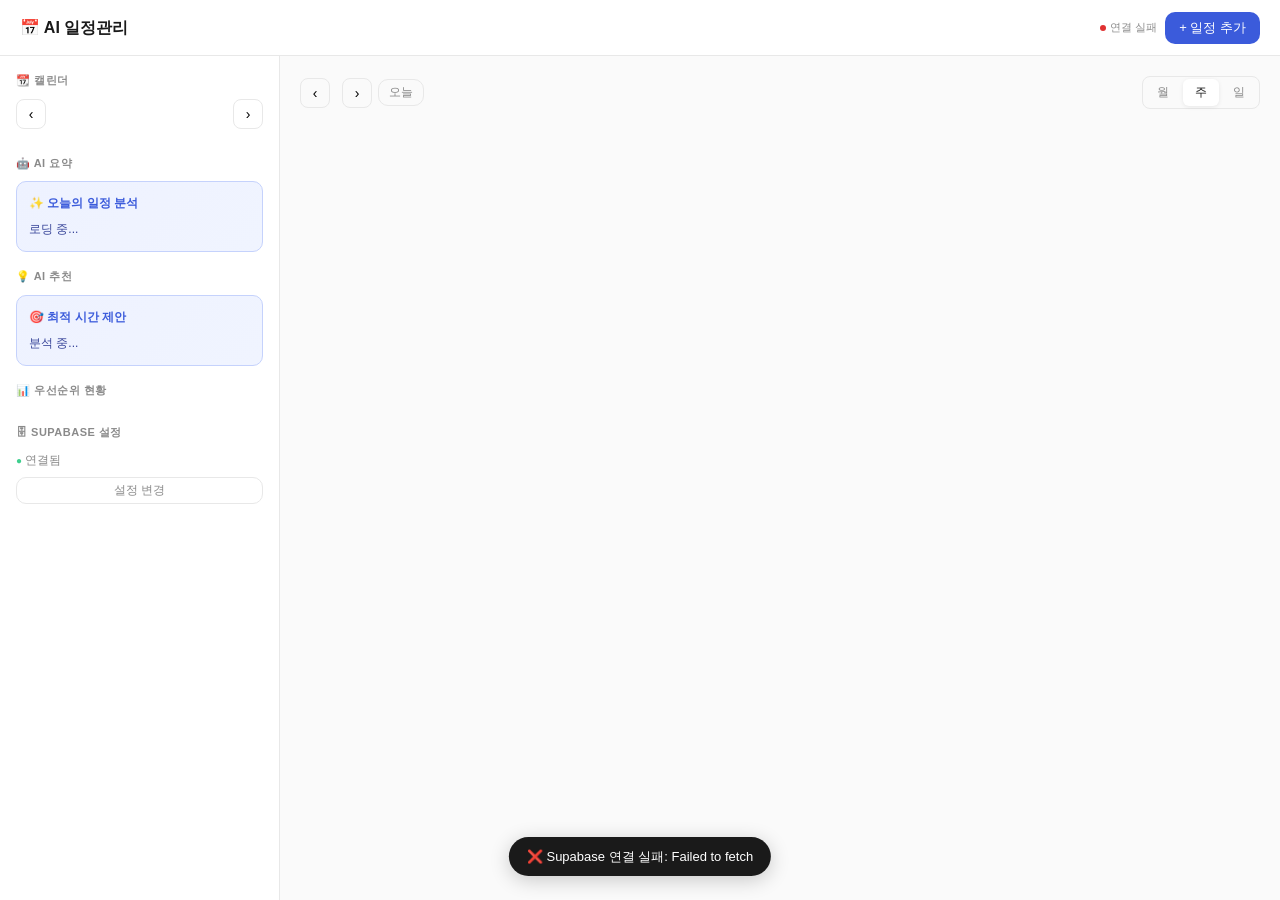
==== static/index.html @ 708ac752 "Add files via upload" ====
<!DOCTYPE html>
<html lang="ko">
<head>
<meta charset="UTF-8">
<meta name="viewport" content="width=device-width, initial-scale=1.0">
<title>AI 일정관리</title>

<!-- PWA -->
<link rel="manifest" href="/manifest.json">
<meta name="theme-color" content="#3b5bdb">

<!-- iOS PWA -->
<meta name="apple-mobile-web-app-capable" content="yes">
<meta name="apple-mobile-web-app-status-bar-style" content="default">
<meta name="apple-mobile-web-app-title" content="일정관리">
<link rel="apple-touch-icon" href="/icon-192.png">
<style>
  :root {
    --bg: #fafafa; --surface: #ffffff; --border: #e8e8e8;
    --text: #1a1a1a; --text-muted: #8a8a8a;
    --accent: #3b5bdb; --accent-light: #eef2ff;
    --high: #e03131; --high-bg: #fff5f5;
    --mid: #f59f00; --mid-bg: #fffbeb;
    --low: #2f9e44; --low-bg: #f4fce3;
    --radius: 10px; --shadow: 0 1px 4px rgba(0,0,0,0.08);
  }
  * { box-sizing: border-box; margin: 0; padding: 0; }
  body { font-family: -apple-system, BlinkMacSystemFont, 'Segoe UI', sans-serif; background: var(--bg); color: var(--text); font-size: 14px; line-height: 1.5; }

  .app { display: grid; grid-template-columns: 280px 1fr; grid-template-rows: 56px 1fr; height: 100vh; }
  .header { grid-column: 1/-1; display: flex; align-items: center; justify-content: space-between; padding: 0 20px; border-bottom: 1px solid var(--border); background: var(--surface); position: relative; z-index: 10; }
  .header h1 { font-size: 16px; font-weight: 600; display: flex; align-items: center; gap: 8px; }
  .header-actions { display: flex; align-items: center; gap: 8px; }
  .save-status { font-size: 11px; color: var(--text-muted); display: flex; align-items: center; gap: 4px; }
  .save-dot { width: 6px; height: 6px; border-radius: 50%; background: var(--low); display: inline-block; transition: background 0.3s; }
  .save-dot.saving { background: var(--mid); }
  .save-dot.error { background: var(--high); }
  .sidebar { border-right: 1px solid var(--border); background: var(--surface); overflow-y: auto; padding: 16px; display: flex; flex-direction: column; gap: 16px; }
  .main { overflow-y: auto; padding: 20px; }

  .btn { padding: 7px 14px; border-radius: var(--radius); border: none; cursor: pointer; font-size: 13px; font-weight: 500; transition: all 0.15s; }
  .btn:disabled { opacity: 0.5; cursor: not-allowed; }
  .btn-primary { background: var(--accent); color: white; }
  .btn-primary:not(:disabled):hover { background: #2f4cbf; }
  .btn-ghost { background: transparent; color: var(--text-muted); border: 1px solid var(--border); }
  .btn-ghost:not(:disabled):hover { background: var(--bg); color: var(--text); }
  .btn-danger { color: var(--high) !important; }
  .btn-sm { padding: 4px 10px; font-size: 12px; }
  .btn-icon { width: 30px; height: 30px; display: flex; align-items: center; justify-content: center; padding: 0; background: transparent; border: 1px solid var(--border); border-radius: 8px; cursor: pointer; font-size: 14px; transition: all 0.15s; }
  .btn-icon:hover { background: var(--bg); }

  .section-title { font-size: 11px; font-weight: 600; text-transform: uppercase; letter-spacing: 0.5px; color: var(--text-muted); margin-bottom: 10px; }
  .mini-cal-header { display: flex; align-items: center; justify-content: space-between; margin-bottom: 10px; }
  .mini-cal-month { font-weight: 600; font-size: 13px; }
  .mini-cal-grid { display: grid; grid-template-columns: repeat(7, 1fr); gap: 2px; text-align: center; }
  .mini-cal-dow { font-size: 10px; color: var(--text-muted); padding: 3px 0; font-weight: 500; }
  .mini-cal-day { font-size: 12px; padding: 5px 3px; border-radius: 6px; cursor: pointer; transition: all 0.15s; position: relative; }
  .mini-cal-day:hover { background: var(--accent-light); }
  .mini-cal-day.today { background: var(--accent); color: white; font-weight: 600; }
  .mini-cal-day.selected { background: var(--accent-light); color: var(--accent); font-weight: 600; }
  .mini-cal-day.has-event::after { content: ''; position: absolute; bottom: 2px; left: 50%; transform: translateX(-50%); width: 4px; height: 4px; border-radius: 50%; background: var(--accent); }
  .mini-cal-day.today::after { background: white; }
  .mini-cal-day.other-month { color: var(--text-muted); opacity: 0.5; }

  .ai-card { background: linear-gradient(135deg, var(--accent-light), #f0f4ff); border: 1px solid #c5d2fc; border-radius: var(--radius); padding: 12px; }
  .ai-card-title { font-size: 12px; font-weight: 600; color: var(--accent); margin-bottom: 8px; display: flex; align-items: center; gap: 5px; }
  .ai-card-body { font-size: 12px; color: #374499; line-height: 1.6; }
  .reco-item { display: flex; align-items: flex-start; gap: 6px; padding: 6px 0; border-bottom: 1px solid rgba(59,91,219,0.1); font-size: 12px; color: #374499; }
  .reco-item:last-child { border-bottom: none; }

  .view-header { display: flex; align-items: center; justify-content: space-between; margin-bottom: 20px; }
  .view-title { font-size: 18px; font-weight: 600; }
  .view-tabs { display: flex; gap: 2px; background: var(--bg); border: 1px solid var(--border); border-radius: 8px; padding: 2px; }
  .view-tab { padding: 5px 12px; border-radius: 6px; cursor: pointer; font-size: 12px; font-weight: 500; color: var(--text-muted); transition: all 0.15s; border: none; background: none; }
  .view-tab.active { background: white; color: var(--text); box-shadow: var(--shadow); }
  .view-nav { display: flex; align-items: center; gap: 6px; }

  .day-view { background: var(--surface); border-radius: var(--radius); border: 1px solid var(--border); overflow: auto; max-height: calc(100vh - 140px); }
  .day-grid { display: grid; grid-template-columns: 50px 1fr; min-width: 400px; }
  .day-time-col { border-right: 1px solid var(--border); }
  .day-time-slot { height: 60px; display: flex; align-items: flex-start; justify-content: flex-end; padding: 4px 8px; font-size: 11px; color: var(--text-muted); border-bottom: 1px solid var(--border); }
  .day-events-col { position: relative; }
  .day-hour-row { height: 60px; border-bottom: 1px solid var(--border); position: relative; cursor: pointer; transition: background 0.1s; }
  .day-hour-row:hover { background: var(--accent-light); }
  .event-block { position: absolute; left: 4px; right: 4px; border-radius: 6px; padding: 3px 7px; font-size: 12px; font-weight: 500; overflow: hidden; cursor: pointer; z-index: 1; transition: opacity 0.15s; }
  .event-block:hover { opacity: 0.85; }
  .event-block.priority-high { background: var(--high-bg); border-left: 3px solid var(--high); color: var(--high); }
  .event-block.priority-mid { background: var(--mid-bg); border-left: 3px solid var(--mid); color: #b76400; }
  .event-block.priority-low { background: var(--low-bg); border-left: 3px solid var(--low); color: var(--low); }

  .week-grid { display: grid; grid-template-columns: 50px repeat(7, 1fr); background: var(--surface); border-radius: var(--radius); border: 1px solid var(--border); overflow: auto; max-height: calc(100vh - 140px); }
  .week-header-cell { text-align: center; padding: 10px 4px; border-bottom: 1px solid var(--border); border-right: 1px solid var(--border); font-size: 12px; position: sticky; top: 0; background: white; z-index: 2; }
  .week-header-cell .dow { color: var(--text-muted); font-weight: 500; font-size: 11px; }
  .week-header-cell .date-num { font-size: 18px; font-weight: 300; margin-top: 2px; line-height: 1; }
  .week-header-cell.is-today .date-num { background: var(--accent); color: white; width: 32px; height: 32px; border-radius: 50%; display: flex; align-items: center; justify-content: center; margin: 2px auto 0; font-size: 15px; font-weight: 600; }
  .week-time-cell { font-size: 11px; color: var(--text-muted); text-align: right; padding: 4px 6px; border-right: 1px solid var(--border); border-bottom: 1px solid var(--border); height: 52px; display: flex; align-items: flex-start; justify-content: flex-end; }
  .week-day-cell { border-right: 1px solid var(--border); border-bottom: 1px solid var(--border); height: 52px; position: relative; cursor: pointer; transition: background 0.1s; }
  .week-day-cell:hover { background: var(--accent-light); }
  .week-day-cell:last-child { border-right: none; }
  .week-event { position: absolute; inset: 2px; border-radius: 4px; padding: 2px 5px; font-size: 10px; font-weight: 500; overflow: hidden; cursor: pointer; }
  .week-event.priority-high { background: var(--high-bg); color: var(--high); border-left: 2px solid var(--high); }
  .week-event.priority-mid { background: var(--mid-bg); color: #b76400; border-left: 2px solid var(--mid); }
  .week-event.priority-low { background: var(--low-bg); color: var(--low); border-left: 2px solid var(--low); }

  .month-grid { display: grid; grid-template-columns: repeat(7, 1fr); gap: 1px; background: var(--border); border-radius: var(--radius); overflow: hidden; border: 1px solid var(--border); }
  .month-dow { background: var(--surface); text-align: center; padding: 8px; font-size: 11px; font-weight: 600; color: var(--text-muted); text-transform: uppercase; letter-spacing: 0.5px; }
  .month-day { background: var(--surface); min-height: 90px; padding: 6px; cursor: pointer; transition: background 0.1s; }
  .month-day:hover { background: var(--accent-light); }
  .month-day.other-month { background: var(--bg); }
  .month-day.is-today .day-num { background: var(--accent); color: white; border-radius: 50%; }
  .day-num { font-size: 12px; font-weight: 500; margin-bottom: 4px; width: 22px; height: 22px; display: flex; align-items: center; justify-content: center; }
  .month-event { font-size: 10px; padding: 2px 5px; border-radius: 3px; margin-bottom: 2px; overflow: hidden; white-space: nowrap; text-overflow: ellipsis; cursor: pointer; }
  .month-event.priority-high { background: var(--high-bg); color: var(--high); }
  .month-event.priority-mid { background: var(--mid-bg); color: #b76400; }
  .month-event.priority-low { background: var(--low-bg); color: var(--low); }
  .more-events { font-size: 10px; color: var(--text-muted); }

  .modal-overlay { position: fixed; inset: 0; background: rgba(0,0,0,0.35); display: flex; align-items: center; justify-content: center; z-index: 100; animation: fadeIn 0.15s ease; }
  @keyframes fadeIn { from { opacity: 0; } to { opacity: 1; } }
  .modal { background: white; border-radius: 14px; width: 460px; max-width: 95vw; box-shadow: 0 20px 60px rgba(0,0,0,0.15); animation: slideUp 0.2s ease; max-height: 90vh; overflow-y: auto; }
  @keyframes slideUp { from { transform: translateY(10px); opacity: 0; } to { transform: translateY(0); opacity: 1; } }
  .modal-header { display: flex; align-items: center; justify-content: space-between; padding: 18px 20px; border-bottom: 1px solid var(--border); position: sticky; top: 0; background: white; z-index: 1; }
  .modal-header h2 { font-size: 15px; font-weight: 600; }
  .modal-body { padding: 20px; display: flex; flex-direction: column; gap: 14px; }
  .modal-footer { padding: 14px 20px; border-top: 1px solid var(--border); display: flex; justify-content: flex-end; gap: 8px; position: sticky; bottom: 0; background: white; }

  .nl-input-wrap { background: var(--accent-light); border: 1.5px solid #c5d2fc; border-radius: var(--radius); padding: 10px 12px; }
  .nl-label { font-size: 11px; font-weight: 600; color: var(--accent); margin-bottom: 6px; }
  .nl-input { width: 100%; border: none; background: transparent; font-size: 13px; color: var(--text); outline: none; resize: none; font-family: inherit; }
  .nl-hint { font-size: 11px; color: #6e8eec; margin-top: 5px; }
  .nl-parse-result { background: white; border: 1px solid var(--border); border-radius: 8px; padding: 8px 10px; font-size: 12px; color: var(--text-muted); margin-top: 6px; display: none; }
  .divider { display: flex; align-items: center; gap: 10px; color: var(--text-muted); font-size: 11px; }
  .divider::before, .divider::after { content: ''; flex: 1; height: 1px; background: var(--border); }

  .form-group { display: flex; flex-direction: column; gap: 5px; }
  .form-label { font-size: 12px; font-weight: 500; color: var(--text-muted); }
  .form-input { padding: 8px 11px; border: 1px solid var(--border); border-radius: 8px; font-size: 13px; font-family: inherit; color: var(--text); background: var(--bg); transition: border 0.15s; width: 100%; }
  .form-input:focus { outline: none; border-color: var(--accent); background: white; }
  .form-row { display: grid; grid-template-columns: 1fr 1fr; gap: 10px; }
  .priority-selector { display: flex; gap: 6px; }
  .priority-btn { flex: 1; padding: 7px; border-radius: 8px; border: 1.5px solid var(--border); cursor: pointer; font-size: 12px; font-weight: 500; transition: all 0.15s; background: none; }
  .priority-btn.high { color: var(--high); }
  .priority-btn.high.active { background: var(--high-bg); border-color: var(--high); }
  .priority-btn.mid { color: #b76400; }
  .priority-btn.mid.active { background: var(--mid-bg); border-color: var(--mid); }
  .priority-btn.low { color: var(--low); }
  .priority-btn.low.active { background: var(--low-bg); border-color: var(--low); }

  .event-detail-tag { display: inline-flex; align-items: center; gap: 4px; padding: 3px 10px; border-radius: 20px; font-size: 12px; font-weight: 500; }
  .detail-row { display: flex; gap: 10px; align-items: flex-start; padding: 8px 0; border-bottom: 1px solid var(--border); font-size: 13px; }
  .detail-row:last-child { border: none; }
  .detail-icon { font-size: 16px; flex-shrink: 0; }
  .detail-label { color: var(--text-muted); font-size: 11px; margin-bottom: 2px; }

  ::-webkit-scrollbar { width: 4px; height: 4px; }
  ::-webkit-scrollbar-track { background: transparent; }
  ::-webkit-scrollbar-thumb { background: var(--border); border-radius: 4px; }

  .toast { position: fixed; bottom: 24px; left: 50%; transform: translateX(-50%); background: #1a1a1a; color: white; padding: 10px 18px; border-radius: 20px; font-size: 13px; z-index: 300; white-space: nowrap; box-shadow: 0 4px 20px rgba(0,0,0,0.2); animation: toastIn 0.2s ease; }
  @keyframes toastIn { from { opacity: 0; transform: translateX(-50%) translateY(8px); } to { opacity: 1; transform: translateX(-50%) translateY(0); } }

  .spinner { display: inline-block; width: 14px; height: 14px; border: 2px solid #ddd; border-top-color: var(--accent); border-radius: 50%; animation: spin 0.6s linear infinite; vertical-align: middle; }
  @keyframes spin { to { transform: rotate(360deg); } }

  /* Mobile responsive */
  @media (max-width: 700px) {
    .app { grid-template-columns: 1fr; grid-template-rows: 56px auto 1fr; }
    .sidebar { display: none; }
    .main { padding: 12px; }
    .view-title { font-size: 15px; }
    .header-actions .btn-ghost { display: none; }
  }

  /* External calendar events */

  /* Alarm popup */
  .alarm-overlay { position: fixed; inset: 0; background: rgba(0,0,0,0.4); display: flex; align-items: center; justify-content: center; z-index: 500; animation: fadeIn 0.2s ease; }
  .alarm-popup { background: white; border-radius: 16px; width: 360px; max-width: 92vw; box-shadow: 0 24px 60px rgba(0,0,0,0.2); overflow: hidden; animation: slideUp 0.25s ease; }
  .alarm-header { background: linear-gradient(135deg, #e03131, #c92a2a); color: white; padding: 18px 20px 14px; display: flex; align-items: center; gap: 10px; }
  .alarm-bell { font-size: 28px; animation: ring 0.5s ease infinite alternate; }
  @keyframes ring { from { transform: rotate(-15deg); } to { transform: rotate(15deg); } }
  .alarm-header-text h3 { font-size: 15px; font-weight: 600; }
  .alarm-header-text p { font-size: 12px; opacity: 0.85; margin-top: 2px; }
  .alarm-body { padding: 16px 20px; }
  .alarm-event-title { font-size: 17px; font-weight: 600; color: var(--text); margin-bottom: 8px; }
  .alarm-event-meta { display: flex; flex-direction: column; gap: 5px; font-size: 13px; color: var(--text-muted); }
  .alarm-event-meta span { display: flex; align-items: center; gap: 6px; }
  .alarm-footer { padding: 12px 20px; border-top: 1px solid var(--border); display: flex; gap: 8px; justify-content: flex-end; }
  .alarm-queue-badge { position: fixed; bottom: 24px; right: 24px; background: #e03131; color: white; border-radius: 50%; width: 32px; height: 32px; display: flex; align-items: center; justify-content: center; font-size: 13px; font-weight: 600; cursor: pointer; box-shadow: 0 4px 12px rgba(224,49,49,0.4); z-index: 400; animation: pulse 1.5s ease infinite; display: none; }
  @keyframes pulse { 0%,100% { transform: scale(1); } 50% { transform: scale(1.15); } }

</style>
</head>
<body>
<div class="app">
  <header class="header">
    <h1>📅 AI 일정관리</h1>
    <div class="header-actions">
      <span class="save-status" id="saveStatus"><span class="save-dot" id="saveDot"></span> <span id="saveText">연결 중...</span></span>
      <button class="btn btn-ghost btn-sm" id="notifBtn" onclick="enableNotifications()" style="display:none;">🔔 알림 허용</button>
      <button class="btn btn-primary" onclick="openAddModal()">+ 일정 추가</button>
    </div>
  </header>

  <aside class="sidebar">
    <div>
      <div class="section-title">📆 캘린더</div>
      <div class="mini-cal-header">
        <button class="btn-icon" onclick="miniCalPrev()">‹</button>
        <span class="mini-cal-month" id="miniCalMonth"></span>
        <button class="btn-icon" onclick="miniCalNext()">›</button>
      </div>
      <div class="mini-cal-grid" id="miniCalGrid"></div>
    </div>
    <div>
      <div class="section-title">🤖 AI 요약</div>
      <div class="ai-card">
        <div class="ai-card-title">✨ 오늘의 일정 분석</div>
        <div class="ai-card-body" id="aiSummaryText">로딩 중...</div>
      </div>
    </div>
    <div>
      <div class="section-title">💡 AI 추천</div>
      <div class="ai-card">
        <div class="ai-card-title">🎯 최적 시간 제안</div>
        <div class="ai-card-body" id="aiRecoText">분석 중...</div>
      </div>
    </div>
    <div>
      <div class="section-title">📊 우선순위 현황</div>
      <div id="priorityBreakdown" style="font-size:12px;"></div>
    </div>
    <!-- Supabase 연결 설정 -->
    <div>
      <div class="section-title">🗄 Supabase 설정</div>
      <div id="sbConnected" style="display:none;">
        <div style="font-size:12px;color:var(--text-muted);margin-bottom:8px;">
          <span style="color:#3ecf8e;font-size:10px;">●</span> 연결됨
        </div>
        <button class="btn btn-ghost btn-sm" style="width:100%;font-size:12px;" onclick="disconnectSupabase()">설정 변경</button>
      </div>
      <div id="sbDisconnected">
        <input type="url" class="form-input" id="sbUrlInput"
               placeholder="https://xxxx.supabase.co"
               style="font-size:11px;margin-bottom:6px;">
        <input type="text" class="form-input" id="sbKeyInput"
               placeholder="anon key (eyJ...)"
               style="font-size:11px;margin-bottom:8px;">
        <button class="btn btn-primary btn-sm" style="width:100%;font-size:12px;" onclick="saveSupabaseConfig()">🗄 연결</button>
        <div style="font-size:11px;color:var(--text-muted);margin-top:6px;line-height:1.5;">
          Supabase → Project Settings → API에서 URL과 anon key 복사
        </div>
      </div>
    </div>
  </aside>

  <main class="main">
    <div class="view-header">
      <div class="view-nav">
        <button class="btn-icon" onclick="navigatePrev()">‹</button>
        <h2 class="view-title" id="viewTitle"></h2>
        <button class="btn-icon" onclick="navigateNext()">›</button>
        <button class="btn btn-ghost btn-sm" onclick="goToday()">오늘</button>
      </div>
      <div class="view-tabs">
        <button class="view-tab" onclick="setView('month')" id="tab-month">월</button>
        <button class="view-tab active" onclick="setView('week')" id="tab-week">주</button>
        <button class="view-tab" onclick="setView('day')" id="tab-day">일</button>
      </div>
    </div>
    <div id="calendarView"></div>
  </main>
</div>

<!-- Add/Edit Modal -->
<div class="modal-overlay" id="addModal" style="display:none" onclick="closeModalOnOverlay(event)">
  <div class="modal">
    <div class="modal-header">
      <h2 id="modalTitle">일정 추가</h2>
      <button class="btn-icon" onclick="closeModal('addModal')">✕</button>
    </div>
    <div class="modal-body">
      <div class="nl-input-wrap">
        <div class="nl-label">✨ AI 자동 파싱</div>
        <textarea class="nl-input" id="nlInput" rows="2" placeholder="예: 내일 오후 3시에 팀 회의 1시간"></textarea>
        <div class="nl-hint">💡 자연어로 입력하면 AI가 자동으로 분석합니다</div>
        <button class="btn btn-sm" style="margin-top:8px;background:var(--accent);color:white;border:none;border-radius:6px;padding:5px 12px;cursor:pointer;" onclick="parseNL()">✨ 파싱하기</button>
        <div class="nl-parse-result" id="nlParseResult"></div>
      </div>
      <div class="divider">또는 직접 입력</div>
      <div class="form-group">
        <label class="form-label">제목 *</label>
        <input type="text" class="form-input" id="eventTitle" placeholder="일정 제목">
      </div>
      <div class="form-row">
        <div class="form-group">
          <label class="form-label">날짜 *</label>
          <input type="date" class="form-input" id="eventDate">
        </div>
        <div class="form-group">
          <label class="form-label">시작 시간</label>
          <input type="time" class="form-input" id="eventTime">
        </div>
      </div>
      <div class="form-row">
        <div class="form-group">
          <label class="form-label">종료 시간</label>
          <input type="time" class="form-input" id="eventEndTime">
        </div>
        <div class="form-group">
          <label class="form-label">장소</label>
          <input type="text" class="form-input" id="eventLocation" placeholder="선택사항">
        </div>
      </div>
      <div class="form-group">
        <label class="form-label">🤖 우선순위 <span style="color:var(--accent);font-size:11px;">(AI 자동 분류)</span></label>
        <div class="priority-selector">
          <button class="priority-btn high" onclick="selectPriority('high')" id="pri-high">🔴 높음</button>
          <button class="priority-btn mid active" onclick="selectPriority('mid')" id="pri-mid">🟡 중간</button>
          <button class="priority-btn low" onclick="selectPriority('low')" id="pri-low">🟢 낮음</button>
        </div>
      </div>
      <div class="form-group">
        <label class="form-label">메모</label>
        <input type="text" class="form-input" id="eventNote" placeholder="간단한 메모 (선택)">
      </div>
    </div>
    <div class="modal-footer">
      <button class="btn btn-ghost" onclick="closeModal('addModal')">취소</button>
      <button class="btn btn-primary" id="saveBtn" onclick="saveEvent()">저장</button>
    </div>
  </div>
</div>

<!-- Detail Modal -->
<div class="modal-overlay" id="detailModal" style="display:none" onclick="closeModalOnOverlay(event)">
  <div class="modal" style="width:400px;">
    <div class="modal-header">
      <div style="display:flex;align-items:center;gap:10px;flex:1;min-width:0;">
        <span id="detailTag" class="event-detail-tag"></span>
        <h2 id="detailTitle" style="font-size:15px;white-space:nowrap;overflow:hidden;text-overflow:ellipsis;"></h2>
      </div>
      <button class="btn-icon" style="flex-shrink:0;margin-left:8px;" onclick="closeModal('detailModal')">✕</button>
    </div>
    <div class="modal-body" id="detailBody"></div>
    <div class="modal-footer" style="justify-content:space-between;">
      <div style="display:flex;gap:6px;">
        <button class="btn btn-ghost btn-danger" id="deleteBtn" onclick="deleteCurrentEvent()">🗑 삭제</button>
        <button class="btn btn-ghost" id="editBtn" onclick="editCurrentEvent()">✏️ 수정</button>
      </div>
      <button class="btn btn-primary" onclick="closeModal('detailModal')">닫기</button>
    </div>
  </div>
</div>


<!-- Alarm Popup -->
<div class="alarm-overlay" id="alarmOverlay" style="display:none;">
  <div class="alarm-popup">
    <div class="alarm-header">
      <span class="alarm-bell">🔔</span>
      <div class="alarm-header-text">
        <h3>일정 알림</h3>
        <p id="alarmCountText">10분 후 시작</p>
      </div>
    </div>
    <div class="alarm-body">
      <div class="alarm-event-title" id="alarmTitle"></div>
      <div class="alarm-event-meta" id="alarmMeta"></div>
    </div>
    <div class="alarm-footer">
      <button class="btn btn-ghost btn-sm" onclick="snoozeAlarm()">5분 후 다시</button>
      <button class="btn btn-primary btn-sm" onclick="dismissAlarm()">확인</button>
    </div>
  </div>
</div>
<div class="alarm-queue-badge" id="alarmBadge" onclick="showNextAlarm()"></div>

<script>
// ==================== CONFIG ====================
// Auto-detect API base: empty string = same origin (production), or set explicitly
const API_BASE = '';

// ==================== STATE ====================
let events = [];   // Supabase 일정

// Supabase 직접 연결 — 기본값 하드코딩 (initSupabase에서 덮어쓸 수 있음)
let _sbUrl = 'https://hgnltcwzufcvzxwqgsfy.supabase.co';
let _sbKey = 'eyJhbGciOiJIUzI1NiIsInR5cCI6IkpXVCJ9.eyJpc3MiOiJzdXBhYmFzZSIsInJlZiI6Imhnbmx0Y3d6dWZjdnp4d3Fnc2Z5Iiwicm9sZSI6ImFub24iLCJpYXQiOjE3Nzk3NjM4MTksImV4cCI6MjA5NTMzOTgxOX0.E-ZvXk2y19vaCxZkJmuH4bJ7diA1C7OYMQgpOIZqkOI';

function allEvents() { return [...events]; }
function sourceInfo(e) { return { cls: '', badge: '' }; }

let currentView = 'week';
let currentDate = new Date();
let miniCalDate = new Date();
let currentEventId = null;
let editingEventId = null;
let selectedPriority = 'mid';

const DAYS_KO = ['일','월','화','수','목','금','토'];
const MONTHS_KO = ['1월','2월','3월','4월','5월','6월','7월','8월','9월','10월','11월','12월'];

// ==================== API ====================
function setSaveStatus(state, text) {
  const dot = document.getElementById('saveDot');
  const txt = document.getElementById('saveText');
  dot.className = 'save-dot' + (state === 'saving' ? ' saving' : state === 'error' ? ' error' : '');
  txt.textContent = text;
}

// Netlify function 호출용 (ICS 프록시·Google OAuth 전용)
async function apiFetch(path, options = {}, timeoutMs = 20000) {
  const controller = new AbortController();
  const timer = setTimeout(() => controller.abort(), timeoutMs);
  try {
    const res = await fetch(API_BASE + path, {
      headers: { 'Content-Type': 'application/json' },
      ...options,
      signal: controller.signal,
    });
    if (!res.ok) throw new Error(`HTTP ${res.status}`);
    return res.json();
  } catch(e) {
    if (e.name === 'AbortError') throw new Error('timeout');
    throw e;
  } finally {
    clearTimeout(timer);
  }
}

// ── Supabase REST 직접 호출 ──────────────────────────────────────────────────
function _sbHeaders() {
  return {
    'apikey':        _sbKey,
    'Authorization': `Bearer ${_sbKey}`,
    'Content-Type':  'application/json',
    'Prefer':        'return=representation',
  };
}

// DB 스키마(snake_case) → 앱 형식(camelCase)
function _toFront(e) {
  return {
    id:       e.id,
    title:    e.title,
    date:     e.date,
    time:     e.time,
    endTime:  e.end_time,
    location: e.location,
    note:     e.note,
    priority: e.priority || 'mid',
  };
}

// 앱 형식 → DB 스키마
function _toDb(e) {
  return {
    id:       e.id,
    title:    e.title,
    date:     e.date,
    time:     e.time,
    end_time: e.endTime,
    location: e.location,
    note:     e.note,
    priority: e.priority || 'mid',
  };
}

// ── Supabase 설정 UI ──────────────────────────────────────────────────────────
function updateSupabaseUI(connected) {
  document.getElementById('sbConnected').style.display  = connected ? '' : 'none';
  document.getElementById('sbDisconnected').style.display = connected ? 'none' : '';
}

function saveSupabaseConfig() {
  const url = (document.getElementById('sbUrlInput').value || '').trim().replace(/\/$/, '');
  const key = (document.getElementById('sbKeyInput').value || '').trim();
  if (!url || !key) { showToast('❌ URL과 Key를 모두 입력하세요'); return; }
  localStorage.setItem('sbUrl', url);
  localStorage.setItem('sbKey', key);
  _sbUrl = url;
  _sbKey = key;
  updateSupabaseUI(true);
  showToast('✅ Supabase 연결 정보 저장됨');
  loadEvents();
}

function disconnectSupabase() {
  localStorage.removeItem('sbUrl');
  localStorage.removeItem('sbKey');
  _sbUrl = '';
  _sbKey = '';
  updateSupabaseUI(false);
}

// Supabase 연결 정보 초기화:
// 1순위 — Netlify 환경변수 (서버에서 받아옴)
// 2순위 — localStorage (사용자가 직접 입력한 값)
// 3순위 — 코드에 하드코딩된 기본값 (_sbUrl/_sbKey 초기값)
// 4순위 — 설정 UI 표시
async function initSupabase() {
  // Netlify function에서 서버 설정 시도
  try {
    const cfg = await apiFetch('/api/config', {}, 5000);
    const sUrl = (cfg.supabaseUrl || '').replace(/\/$/, '');
    const sKey = cfg.supabaseKey || '';
    if (sUrl && sKey) {
      _sbUrl = sUrl;
      _sbKey = sKey;
      updateSupabaseUI(true);
      return true;
    }
  } catch(e) {
    console.warn('서버 config 로드 실패 (로컬 설정 사용):', e.message);
  }

  // localStorage 폴백
  const lsUrl = localStorage.getItem('sbUrl') || '';
  const lsKey = localStorage.getItem('sbKey') || '';
  if (lsUrl && lsKey) {
    _sbUrl = lsUrl;
    _sbKey = lsKey;
    updateSupabaseUI(true);
    return true;
  }

  // 하드코딩 기본값이 있으면 그대로 사용
  if (_sbUrl && _sbKey) {
    updateSupabaseUI(true);
    return true;
  }

  // 설정 없음 → UI 안내
  updateSupabaseUI(false);
  return false;
}

async function loadEvents() {
  setSaveStatus('saving', '연결 중...');
  try {
    const ready = await initSupabase();
    if (!ready) {
      setSaveStatus('error', 'Supabase 미설정');
      showToast('⚠️ 사이드바에서 Supabase URL과 Key를 입력해주세요');
      renderAll();
      startAlarmChecker();
      return;
    }

    const res = await fetch(
      `${_sbUrl}/rest/v1/events?order=date.asc,time.asc`,
      { headers: _sbHeaders() }
    );
    if (!res.ok) throw new Error(`Supabase ${res.status}: ${await res.text()}`);
    const rows = await res.json();
    events = rows.map(_toFront);

    setSaveStatus('ok', `${events.length}개 일정`);
    renderAll();
    startAlarmChecker();
  } catch(e) {
    setSaveStatus('error', '연결 실패');
    showToast('❌ Supabase 연결 실패: ' + e.message);
  }
}

async function apiCreate(event) {
  setSaveStatus('saving', '저장 중...');
  try {
    if (!event.id) event.id = Date.now().toString(36) + Math.random().toString(36).slice(2, 6);
    const res = await fetch(`${_sbUrl}/rest/v1/events`, {
      method:  'POST',
      headers: _sbHeaders(),
      body:    JSON.stringify(_toDb(event)),
    });
    if (!res.ok) throw new Error(`Supabase ${res.status}`);
    const rows = await res.json();
    const saved = _toFront(rows[0] || event);
    events.push(saved);
    setSaveStatus('ok', `${events.length}개 일정`);
    return saved;
  } catch(e) {
    setSaveStatus('error', '저장 실패');
    throw e;
  }
}

async function apiUpdate(id, event) {
  setSaveStatus('saving', '수정 중...');
  try {
    event.id = id;
    const res = await fetch(`${_sbUrl}/rest/v1/events?id=eq.${id}`, {
      method:  'PATCH',
      headers: _sbHeaders(),
      body:    JSON.stringify(_toDb(event)),
    });
    if (!res.ok) throw new Error(`Supabase ${res.status}`);
    const rows = await res.json();
    const saved = _toFront(rows[0] || event);
    const idx = events.findIndex(e => e.id === id);
    if (idx >= 0) events[idx] = saved;
    setSaveStatus('ok', `${events.length}개 일정`);
    return saved;
  } catch(e) {
    setSaveStatus('error', '수정 실패');
    throw e;
  }
}

async function apiDelete(id) {
  setSaveStatus('saving', '삭제 중...');
  try {
    const res = await fetch(`${_sbUrl}/rest/v1/events?id=eq.${id}`, {
      method:  'DELETE',
      headers: _sbHeaders(),
    });
    if (!res.ok) throw new Error(`Supabase ${res.status}`);
    events = events.filter(e => e.id !== id);
    setSaveStatus('ok', `${events.length}개 일정`);
  } catch(e) {
    setSaveStatus('error', '삭제 실패');
    throw e;
  }
}

// ==================== UTILS ====================
function uid() { return Date.now().toString(36) + Math.random().toString(36).slice(2); }
function fmtDate(d) { return `${d.getFullYear()}-${String(d.getMonth()+1).padStart(2,'0')}-${String(d.getDate()).padStart(2,'0')}`; }
function fmtTime(h, m) { return `${String(h).padStart(2,'0')}:${String(m).padStart(2,'0')}`; }
function parseTime(str) { if (!str) return null; const [h,m] = str.split(':').map(Number); return h*60+m; }
function today() { return fmtDate(new Date()); }
function showToast(msg, duration=2500) {
  const t = document.createElement('div');
  t.className = 'toast';
  t.textContent = msg;
  document.body.appendChild(t);
  setTimeout(() => { t.style.opacity='0'; t.style.transition='opacity 0.3s'; setTimeout(()=>t.remove(),300); }, duration);
}

// ==================== AI ====================
function classifyPriority(title, note='') {
  const text = (title+' '+note).toLowerCase();
  const hi = ['긴급','urgent','중요','important','마감','deadline','발표','asap','critical','필수','주요'];
  const lo = ['점심','lunch','휴식','break','개인','personal','optional','자유','산책'];
  if (hi.some(k=>text.includes(k))) return 'high';
  if (lo.some(k=>text.includes(k))) return 'low';
  return 'mid';
}

function nlParse(text) {
  const now = new Date();
  let targetDate = new Date(now);
  let title = text, timeStr = null, endTimeStr = null;

  if (/오늘/.test(text)) { title=title.replace('오늘','').trim(); }
  else if (/내일/.test(text)) { targetDate.setDate(targetDate.getDate()+1); title=title.replace('내일','').trim(); }
  else if (/모레/.test(text)) { targetDate.setDate(targetDate.getDate()+2); title=title.replace('모레','').trim(); }
  else if (/다음\s*주/.test(text)) { targetDate.setDate(targetDate.getDate()+7); title=title.replace(/다음\s*주/,'').trim(); }

  const dayMatch = text.match(/(월|화|수|목|금|토|일)요일/);
  if (dayMatch) {
    const dm={월:1,화:2,수:3,목:4,금:5,토:6,일:0};
    let diff=dm[dayMatch[1]]-new Date().getDay(); if(diff<=0)diff+=7;
    targetDate=new Date(); targetDate.setDate(targetDate.getDate()+diff);
    title=title.replace(dayMatch[0],'').trim();
  }

  const afPm=text.match(/오후\s*(\d+)시(?:\s*(\d+)분)?/);
  const am=text.match(/오전\s*(\d+)시(?:\s*(\d+)분)?/);
  const h24=text.match(/(\d{1,2})시(?:\s*(\d+)분)?/);

  if (afPm) { let h=parseInt(afPm[1]); if(h<12)h+=12; timeStr=fmtTime(h,parseInt(afPm[2]||0)); title=title.replace(afPm[0],'').trim(); }
  else if (am) { let h=parseInt(am[1]); if(h===12)h=0; timeStr=fmtTime(h,parseInt(am[2]||0)); title=title.replace(am[0],'').trim(); }
  else if (h24) { const h=parseInt(h24[1]); if(h<=23){timeStr=fmtTime(h,parseInt(h24[2]||0)); title=title.replace(h24[0],'').trim();} }

  const dur=text.match(/(\d+)시간(?:\s*(\d+)분)?/);
  const min=text.match(/(\d+)분/);
  if (dur && timeStr) {
    const [h,m]=timeStr.split(':').map(Number);
    const tot=h*60+m+parseInt(dur[1])*60+parseInt(dur[2]||0);
    endTimeStr=fmtTime(Math.floor(tot/60)%24,tot%60);
    title=title.replace(dur[0],'').trim();
  } else if (min && timeStr) {
    const [h,m]=timeStr.split(':').map(Number);
    const tot=h*60+m+parseInt(min[1]);
    endTimeStr=fmtTime(Math.floor(tot/60)%24,tot%60);
    title=title.replace(min[0],'').trim();
  }
  title=title.replace(/[,·]/g,'').replace(/\s+/g,' ').trim();
  if (!title) return null;
  return { title, date: fmtDate(targetDate), time: timeStr, endTime: endTimeStr };
}

function parseNL() {
  const input = document.getElementById('nlInput').value.trim();
  if (!input) return;
  const result = nlParse(input);
  const resDiv = document.getElementById('nlParseResult');
  if (result) {
    document.getElementById('eventTitle').value = result.title;
    if (result.date) document.getElementById('eventDate').value = result.date;
    if (result.time) document.getElementById('eventTime').value = result.time;
    if (result.endTime) document.getElementById('eventEndTime').value = result.endTime;
    const p = classifyPriority(result.title);
    selectPriority(p);
    const pLabel = {high:'높음',mid:'중간',low:'낮음'};
    resDiv.style.display='block';
    resDiv.innerHTML=`✅ <strong>${result.title}</strong> · ${result.date||''} ${result.time||''} · ${pLabel[p]}`;
  } else {
    resDiv.style.display='block'; resDiv.textContent='❌ 파싱 실패. 직접 입력해주세요.';
  }
}

function generateSummary(dateStr) {
  const evts = allEvents().filter(e=>e.date===dateStr).sort((a,b)=>(a.time||'').localeCompare(b.time||''));
  const isToday = dateStr===today();
  const label = isToday?'오늘':dateStr;
  if (!evts.length) return `${label}은 일정이 없어요. ➕ 새 일정을 추가해 보세요!`;
  const hi=evts.filter(e=>e.priority==='high'), mi=evts.filter(e=>e.priority==='mid'), lo=evts.filter(e=>e.priority==='low');
  let s=`${label} 총 <strong>${evts.length}개</strong> 일정<br>`;
  if(hi.length) s+=`🔴 긴급 ${hi.length}개: ${hi.map(e=>e.title).join(', ')}<br>`;
  if(mi.length) s+=`🟡 중간 ${mi.length}개<br>`;
  if(lo.length) s+=`🟢 여유 ${lo.length}개`;
  const wt=evts.filter(e=>e.time);
  if(wt.length) s+=`<br>📌 ${wt[0].time} 시작`;
  return s;
}

function generateRecommendations(dateStr) {
  const evts = allEvents().filter(e=>e.date===dateStr&&e.time).sort((a,b)=>(a.time||'').localeCompare(b.time||''));
  const busy = new Set();
  evts.forEach(e=>{const s=parseTime(e.time),en=parseTime(e.endTime)||s+60; for(let m=s;m<en;m+=30)busy.add(m);});
  const free=[];
  for(let h=9;h<=18;h++){const m=h*60; if(!busy.has(m)&&!busy.has(m+30))free.push(fmtTime(h,0));}
  let html='';
  if(allEvents().filter(e=>e.date===dateStr&&e.priority==='high').length) html+=`<div class="reco-item">⚡ 긴급 일정이 있습니다. 미리 준비하세요.</div>`;
  if(free.length) html+=`<div class="reco-item">🕐 집중 작업 추천: <strong>${free.slice(0,2).join(', ')}</strong></div>`;
  if(!evts.length) html+=`<div class="reco-item">✨ 오늘은 여유롭습니다. 중요 업무에 집중하기 좋아요!</div>`;
  const tom=new Date(dateStr); tom.setDate(tom.getDate()+1);
  if(!allEvents().filter(e=>e.date===fmtDate(tom)).length) html+=`<div class="reco-item">📅 내일은 일정 없음. 미뤄둔 업무 배치 추천!</div>`;
  return html||'<div class="reco-item">분석할 데이터가 없습니다.</div>';
}

function renderPriorityBreakdown() {
  const ws=getWeekStart(currentDate), we=new Date(ws); we.setDate(we.getDate()+6);
  const wevts=events.filter(e=>{const d=new Date(e.date+'T00:00:00'); return d>=ws&&d<=we;});
  const el=document.getElementById('priorityBreakdown');
  if(!wevts.length){el.innerHTML='<span style="color:var(--text-muted);">이번 주 일정 없음</span>';return;}
  const hi=wevts.filter(e=>e.priority==='high').length,mi=wevts.filter(e=>e.priority==='mid').length,lo=wevts.filter(e=>e.priority==='low').length;
  el.innerHTML=`<div style="display:flex;gap:4px;height:6px;border-radius:3px;overflow:hidden;margin-bottom:8px;">
    <div style="flex:${hi||0.01};background:var(--high);"></div><div style="flex:${mi||0.01};background:var(--mid);"></div><div style="flex:${lo||0.01};background:var(--low);"></div>
  </div>
  <div style="display:flex;justify-content:space-between;color:var(--text-muted);">
    <span>🔴 <strong style="color:var(--high)">${hi}</strong></span><span>🟡 <strong style="color:#b76400">${mi}</strong></span><span>🟢 <strong style="color:var(--low)">${lo}</strong></span>
  </div>
  <div style="text-align:center;margin-top:4px;color:var(--text-muted);">이번 주 총 ${wevts.length}개</div>`;
}

// ==================== MINI CALENDAR ====================
function renderMiniCal() {
  const y=miniCalDate.getFullYear(), m=miniCalDate.getMonth();
  document.getElementById('miniCalMonth').textContent=`${y}년 ${MONTHS_KO[m]}`;
  const grid=document.getElementById('miniCalGrid');
  grid.innerHTML='';
  DAYS_KO.forEach(d=>{const el=document.createElement('div');el.className='mini-cal-dow';el.textContent=d;grid.appendChild(el);});
  const first=new Date(y,m,1), last=new Date(y,m+1,0), startDow=first.getDay();
  const todayStr=today(), eventDates=new Set(allEvents().map(e=>e.date));
  for(let i=0;i<startDow;i++){const el=document.createElement('div');el.className='mini-cal-day other-month';el.textContent=new Date(y,m,1-startDow+i).getDate();grid.appendChild(el);}
  for(let d=1;d<=last.getDate();d++){
    const el=document.createElement('div'),ds=fmtDate(new Date(y,m,d));
    let cls='mini-cal-day';
    if(ds===todayStr)cls+=' today'; else if(ds===fmtDate(currentDate))cls+=' selected';
    if(eventDates.has(ds))cls+=' has-event';
    el.className=cls; el.textContent=d;
    el.onclick=()=>{currentDate=new Date(y,m,d);renderAll();};
    grid.appendChild(el);
  }
}
function miniCalPrev(){miniCalDate.setMonth(miniCalDate.getMonth()-1);renderMiniCal();}
function miniCalNext(){miniCalDate.setMonth(miniCalDate.getMonth()+1);renderMiniCal();}

// ==================== VIEWS ====================
function getWeekStart(d){const r=new Date(d);r.setDate(r.getDate()-r.getDay());r.setHours(0,0,0,0);return r;}
function setView(v){currentView=v;['month','week','day'].forEach(t=>document.getElementById('tab-'+t).className='view-tab'+(t===v?' active':''));renderCalendar();}
function navigatePrev(){if(currentView==='day')currentDate.setDate(currentDate.getDate()-1);else if(currentView==='week')currentDate.setDate(currentDate.getDate()-7);else currentDate.setMonth(currentDate.getMonth()-1);renderAll();}
function navigateNext(){if(currentView==='day')currentDate.setDate(currentDate.getDate()+1);else if(currentView==='week')currentDate.setDate(currentDate.getDate()+7);else currentDate.setMonth(currentDate.getMonth()+1);renderAll();}
function goToday(){currentDate=new Date();renderAll();}

function updateViewTitle(){
  const y=currentDate.getFullYear(),m=MONTHS_KO[currentDate.getMonth()];
  let title='';
  if(currentView==='month')title=`${y}년 ${m}`;
  else if(currentView==='week'){const ws=getWeekStart(currentDate),we=new Date(ws);we.setDate(we.getDate()+6);title=`${y}년 ${m} ${ws.getDate()}일 – ${we.getDate()}일`;}
  else title=`${y}년 ${m} ${currentDate.getDate()}일 (${DAYS_KO[currentDate.getDay()]})`;
  document.getElementById('viewTitle').textContent=title;
}

function renderCalendar(){
  const v=document.getElementById('calendarView');
  if(currentView==='day')renderDayView(v);
  else if(currentView==='week')renderWeekView(v);
  else renderMonthView(v);
  updateViewTitle();
}

function renderDayView(container){
  const ds=fmtDate(currentDate), evts=allEvents().filter(e=>e.date===ds);
  let html='<div class="day-view"><div class="day-grid"><div class="day-time-col">';
  for(let h=0;h<24;h++) html+=`<div class="day-time-slot">${h===0?'':(h<12?h+'am':h===12?'12pm':(h-12)+'pm')}</div>`;
  html+='</div><div class="day-events-col" style="position:relative;">';
  for(let h=0;h<24;h++) html+=`<div class="day-hour-row" onclick="openAddModalWithDate('${ds}','${fmtTime(h,0)}')"></div>`;
  evts.filter(e=>e.time).forEach(e=>{
    const s=parseTime(e.time),en=e.endTime?parseTime(e.endTime):s+60;
    const top=(s/60)*60, height=Math.max(((en-s)/60)*60,22);
    const si=sourceInfo(e);
    html+=`<div class="event-block priority-${e.priority}${si.cls}" style="top:${top}px;height:${height}px;" onclick="showDetail('${e.id}');event.stopPropagation();">${e.time} ${e.title}${si.badge}</div>`;
  });
  html+='</div></div></div>';
  container.innerHTML=html;
}

function renderWeekView(container){
  const ws=getWeekStart(currentDate),ts=today();
  let html='<div class="week-grid"><div class="week-header-cell" style="border-right:1px solid var(--border);position:sticky;top:0;background:white;z-index:3;"></div>';
  for(let i=0;i<7;i++){const d=new Date(ws);d.setDate(d.getDate()+i);const isT=fmtDate(d)===ts;
    html+=`<div class="week-header-cell${isT?' is-today':''}"><div class="dow">${DAYS_KO[d.getDay()]}</div><div class="date-num">${d.getDate()}</div></div>`;}
  for(let h=6;h<22;h++){
    html+=`<div class="week-time-cell">${h<12?h+'am':h===12?'12pm':(h-12)+'pm'}</div>`;
    for(let i=0;i<7;i++){
      const d=new Date(ws);d.setDate(d.getDate()+i);const ds=fmtDate(d),ts2=fmtTime(h,0);
      const slotEvts=allEvents().filter(e=>e.date===ds&&e.time&&parseTime(e.time)>=h*60&&parseTime(e.time)<(h+1)*60);
      html+=`<div class="week-day-cell" onclick="openAddModalWithDate('${ds}','${ts2}')">`;
      slotEvts.forEach(e=>{const si=sourceInfo(e);html+=`<div class="week-event priority-${e.priority}${si.cls}" onclick="showDetail('${e.id}');event.stopPropagation();" title="${e.title}">${e.title}${si.badge}</div>`;});
      html+='</div>';
    }
  }
  html+='</div>'; container.innerHTML=html;
}

function renderMonthView(container){
  const y=currentDate.getFullYear(),m=currentDate.getMonth(),ts=today();
  const first=new Date(y,m,1),last=new Date(y,m+1,0),startDow=first.getDay();
  let html='<div class="month-grid">';
  DAYS_KO.forEach(d=>html+=`<div class="month-dow">${d}</div>`);
  for(let i=0;i<startDow;i++){const d=new Date(y,m,1-startDow+i);html+=`<div class="month-day other-month"><div class="day-num">${d.getDate()}</div></div>`;}
  for(let d=1;d<=last.getDate();d++){
    const ds=fmtDate(new Date(y,m,d)),isT=ds===ts;
    const evts=allEvents().filter(e=>e.date===ds).sort((a,b)=>({high:0,mid:1,low:2}[a.priority]-{high:0,mid:1,low:2}[b.priority]));
    html+=`<div class="month-day${isT?' is-today':''}" onclick="openAddModalWithDate('${ds}')"><div class="day-num">${d}</div>`;
    evts.slice(0,3).forEach(e=>{const si=sourceInfo(e);html+=`<div class="month-event priority-${e.priority}${si.cls}" onclick="showDetail('${e.id}');event.stopPropagation();" title="${e.title}">${e.time?e.time+' ':''}${e.title}${si.badge}</div>`;});
    if(evts.length>3) html+=`<div class="more-events">+${evts.length-3}개</div>`;
    html+='</div>';
  }
  const rem=Math.ceil((startDow+last.getDate())/7)*7-(startDow+last.getDate());
  for(let i=1;i<=rem;i++) html+=`<div class="month-day other-month"><div class="day-num">${i}</div></div>`;
  html+='</div>'; container.innerHTML=html;
}

// ==================== MODALS ====================
function openAddModal(){
  editingEventId=null;
  document.getElementById('modalTitle').textContent='일정 추가';
  document.getElementById('eventTitle').value='';
  document.getElementById('eventDate').value=fmtDate(currentDate);
  document.getElementById('eventTime').value='';
  document.getElementById('eventEndTime').value='';
  document.getElementById('eventLocation').value='';
  document.getElementById('eventNote').value='';
  document.getElementById('nlInput').value='';
  document.getElementById('nlParseResult').style.display='none';
  selectPriority('mid');
  document.getElementById('addModal').style.display='flex';
}

function openAddModalWithDate(dateStr, timeStr){
  openAddModal();
  document.getElementById('eventDate').value=dateStr;
  if(timeStr){
    document.getElementById('eventTime').value=timeStr;
    const [h,mn]=timeStr.split(':').map(Number),tot=h*60+mn+60;
    document.getElementById('eventEndTime').value=fmtTime(Math.floor(tot/60)%24,tot%60);
  }
}

function closeModal(id){document.getElementById(id).style.display='none';}
function closeModalOnOverlay(e){if(e.target===e.currentTarget)closeModal(e.currentTarget.id);}
function selectPriority(p){
  selectedPriority=p;
  ['high','mid','low'].forEach(x=>{document.getElementById('pri-'+x).className=`priority-btn ${x}${x===p?' active':''}`;});
}

async function saveEvent(){
  const title=document.getElementById('eventTitle').value.trim();
  const date=document.getElementById('eventDate').value;
  if(!title){showToast('⚠️ 제목을 입력해 주세요');return;}
  if(!date){showToast('⚠️ 날짜를 선택해 주세요');return;}
  const saveBtn=document.getElementById('saveBtn');
  saveBtn.disabled=true; saveBtn.textContent='저장 중...';
  try {
    const evt={
      id: editingEventId||uid(), title, date,
      time: document.getElementById('eventTime').value||null,
      endTime: document.getElementById('eventEndTime').value||null,
      location: document.getElementById('eventLocation').value.trim()||null,
      note: document.getElementById('eventNote').value.trim()||null,
      priority: selectedPriority
    };
    if (editingEventId) {
      await apiUpdate(editingEventId, evt);
    } else {
      await apiCreate(evt);
    }
    closeModal('addModal');
    renderAll();
    showToast(editingEventId?'✅ 일정이 수정되었습니다':'✅ 일정이 추가되었습니다');
  } catch(e){ showToast('❌ 저장에 실패했습니다'); }
  finally { saveBtn.disabled=false; saveBtn.textContent='저장'; }
}

function showDetail(id){
  const e=allEvents().find(ev=>ev.id===id);
  if(!e)return;
  currentEventId=id;
  const tagBg={high:'var(--high-bg)',mid:'var(--mid-bg)',low:'var(--low-bg)'};
  const tagClr={high:'var(--high)',mid:'#b76400',low:'var(--low)'};
  const tagLbl={high:'🔴 높음',mid:'🟡 중간',low:'🟢 낮음'};
  const tag=document.getElementById('detailTag');
  tag.textContent=tagLbl[e.priority]; tag.style.background=tagBg[e.priority]; tag.style.color=tagClr[e.priority];
  document.getElementById('detailTitle').textContent=e.title;
  const d=new Date(e.date+'T00:00:00');
  let body=`<div class="detail-row"><span class="detail-icon">📅</span><div><div class="detail-label">날짜</div>${d.getFullYear()}년 ${d.getMonth()+1}월 ${d.getDate()}일 (${DAYS_KO[d.getDay()]})</div></div>`;
  if(e.time) body+=`<div class="detail-row"><span class="detail-icon">🕐</span><div><div class="detail-label">시간</div>${e.time}${e.endTime?' – '+e.endTime:''}</div></div>`;
  if(e.location) body+=`<div class="detail-row"><span class="detail-icon">📍</span><div><div class="detail-label">장소</div>${e.location}</div></div>`;
  if(e.note) body+=`<div class="detail-row"><span class="detail-icon">📝</span><div><div class="detail-label">메모</div>${e.note}</div></div>`;
  const insight=getEventInsight(e);
  body+=`<div style="background:var(--accent-light);border:1px solid #c5d2fc;border-radius:8px;padding:10px 12px;margin-top:4px;font-size:12px;color:#374499;"><strong>🤖 AI 인사이트:</strong> ${insight}</div>`;
  document.getElementById('detailBody').innerHTML=body;

  document.getElementById('deleteBtn').disabled = false;
  document.getElementById('editBtn').disabled   = false;
  document.getElementById('detailModal').style.display='flex';
}

function getEventInsight(e){
  const ins=[];
  if(e.priority==='high') ins.push('긴급 일정입니다. 충분히 준비하세요.');
  const same=events.filter(ev=>ev.date===e.date&&ev.id!==e.id);
  if(same.length>=4) ins.push('당일 일정이 많습니다. 시간 관리에 주의하세요.');
  else if(same.length===0) ins.push('이 날은 여유 있는 하루입니다.');
  if(e.time){const h=parseInt(e.time.split(':')[0]);
    if(h>=9&&h<=11) ins.push('오전 집중 시간대 — 중요 업무에 최적입니다.');
    else if(h>=14&&h<=16) ins.push('오후 협업 시간대입니다.');
    else if(h>=18) ins.push('저녁 일정입니다. 휴식도 확보하세요.');}
  return ins.length?ins.join(' '):'특별한 인사이트가 없습니다.';
}

async function deleteCurrentEvent(){
  if(!currentEventId) return;
  if(!confirm('이 일정을 삭제할까요?')) return;
  const btn=document.getElementById('deleteBtn');
  btn.disabled=true; btn.textContent='삭제 중...';
  try {
    await apiDelete(currentEventId);
    closeModal('detailModal');
    renderAll();
    showToast('🗑 일정이 삭제되었습니다');
  } catch(e){ showToast('❌ 삭제에 실패했습니다'); btn.disabled=false; btn.textContent='🗑 삭제'; }
}

async function editCurrentEvent(){
  const e=allEvents().find(ev=>ev.id===currentEventId);
  if(!e) return;
  closeModal('detailModal');
  editingEventId=e.id;
  document.getElementById('modalTitle').textContent='일정 수정';
  document.getElementById('eventTitle').value=e.title;
  document.getElementById('eventDate').value=e.date;
  document.getElementById('eventTime').value=e.time||'';
  document.getElementById('eventEndTime').value=e.endTime||'';
  document.getElementById('eventLocation').value=e.location||'';
  document.getElementById('eventNote').value=e.note||'';
  document.getElementById('nlInput').value='';
  document.getElementById('nlParseResult').style.display='none';
  selectPriority(e.priority||'mid');
  document.getElementById('addModal').style.display='flex';
}

// ==================== RENDER ALL ====================
function renderAll(){
  renderMiniCal();
  renderCalendar();
  renderPriorityBreakdown();
  const ds=fmtDate(currentDate);
  document.getElementById('aiSummaryText').innerHTML=generateSummary(ds);
  document.getElementById('aiRecoText').innerHTML=generateRecommendations(ds);
}

// ==================== INIT ====================
let swRegistration = null;

// Service Worker 등록
if ('serviceWorker' in navigator) {
  navigator.serviceWorker.register('/sw.js').then(reg => {
    swRegistration = reg;
    console.log('SW registered');
  }).catch(err => console.warn('SW registration failed:', err));

  // SW로부터 SNOOZE/DISMISS 메시지 수신 (알림 클릭 시)
  navigator.serviceWorker.addEventListener('message', event => {
    if (event.data.type === 'SNOOZE_ALARM') snoozeAlarm();
    else if (event.data.type === 'DISMISS_ALARM') dismissAlarm();
  });
}

loadEvents(); // startAlarmChecker() is called inside after events load


// ==================== ALARM / NOTIFICATION ====================
let alarmQueue = [];       // pending alarms to show
let notifiedIds = new Set(); // event IDs already notified (session)
let snoozed = {};          // eventId -> snooze-until timestamp
let alarmCheckInterval = null;

function updateNotifBtn() {
  const btn = document.getElementById('notifBtn');
  if (!btn || !('Notification' in window)) return;
  if (Notification.permission === 'granted') {
    btn.style.display = 'none';
  } else {
    btn.style.display = '';
    btn.textContent = Notification.permission === 'denied' ? '🔕 알림 차단됨' : '🔔 알림 허용';
    btn.disabled = Notification.permission === 'denied';
  }
}

async function enableNotifications() {
  if (!('Notification' in window)) return showToast('이 브라우저는 알림을 지원하지 않습니다');
  const perm = await Notification.requestPermission();
  updateNotifBtn();
  if (perm === 'granted') showToast('✅ 알림이 허용되었습니다');
  else showToast('❌ 알림이 차단되었습니다. 설정에서 허용해 주세요');
}

function requestNotifPermission() {
  // iOS는 사용자 제스처 없이 권한 요청 불가 → 버튼으로만 요청
  updateNotifBtn();
}

async function sendBrowserNotif(title, body, tag) {
  if (!('Notification' in window) || Notification.permission !== 'granted') return;
  const opts = {
    body,
    icon: '/icon-192.png',
    badge: '/icon-192.png',
    tag: tag || title,
    renotify: true,
    actions: [
      { action: 'snooze', title: '5분 후 다시' },
      { action: 'dismiss', title: '확인' }
    ]
  };
  // Service Worker 방식 (iOS PWA 포함 가장 안정적)
  if (swRegistration) {
    try {
      await swRegistration.showNotification('📅 ' + title, opts);
      return;
    } catch(e) { /* fallback */ }
  }
  // 폴백: 일반 Notification
  new Notification('📅 ' + title, { body, icon: '/icon-192.png' });
}

function checkUpcomingEvents() {
  const now = new Date();
  const todayStr = fmtDate(now);
  const nowMin = now.getHours() * 60 + now.getMinutes();

  allEvents().forEach(e => {
    if (!e.time) return;
    if (e.date !== todayStr) return;

    const eventMin = parseTime(e.time);
    const diffMin = eventMin - nowMin;
    const notifKey = e.id + '_10';
    const snoozeKey = e.id;

    // Check snooze
    if (snoozed[snoozeKey] && Date.now() < snoozed[snoozeKey]) return;

    // Trigger at 10 min before (window: 9.5~10.5 min)
    if (diffMin >= 8 && diffMin <= 12 && !notifiedIds.has(notifKey)) {
      notifiedIds.add(notifKey);
      queueAlarm(e, diffMin);
      sendBrowserNotif(e.title, `${e.time} 시작 · ${diffMin}분 후`, notifKey);
    }

    // Also trigger at exact time
    const notifKeyNow = e.id + '_0';
    if (diffMin >= -1 && diffMin <= 1 && !notifiedIds.has(notifKeyNow)) {
      notifiedIds.add(notifKeyNow);
      queueAlarm(e, 0);
      sendBrowserNotif(e.title, '지금 시작!', notifKeyNow);
    }
  });
}

function queueAlarm(event, diffMin) {
  alarmQueue.push({ event, diffMin });
  updateAlarmBadge();
  if (alarmQueue.length === 1) showNextAlarm();
}

function showNextAlarm() {
  if (!alarmQueue.length) return;
  const overlay = document.getElementById('alarmOverlay');
  if (!overlay) return; // DOM not ready yet
  const { event: e, diffMin } = alarmQueue[0];

  document.getElementById('alarmTitle').textContent = e.title;
  document.getElementById('alarmCountText').textContent =
    diffMin <= 1 ? '지금 시작!' : `${diffMin}분 후 시작`;

  const d = new Date(e.date + 'T00:00:00');
  const DAYS = ['일','월','화','수','목','금','토'];
  let meta = `<span>🕐 ${e.time}${e.endTime ? ' – ' + e.endTime : ''}</span>`;
  meta += `<span>📅 ${d.getMonth()+1}월 ${d.getDate()}일 (${DAYS[d.getDay()]})</span>`;
  if (e.location) meta += `<span>📍 ${e.location}</span>`;
  document.getElementById('alarmMeta').innerHTML = meta;

  // Priority color
  const colors = { high: '#e03131', mid: '#f59f00', low: '#2f9e44' };
  document.querySelector('.alarm-header').style.background =
    `linear-gradient(135deg, ${colors[e.priority] || colors.mid}, ${colors[e.priority] || colors.mid}cc)`;

  document.getElementById('alarmOverlay').style.display = 'flex';
  updateAlarmBadge();
}

function dismissAlarm() {
  alarmQueue.shift();
  document.getElementById('alarmOverlay').style.display = 'none';
  updateAlarmBadge();
  if (alarmQueue.length > 0) {
    setTimeout(showNextAlarm, 400);
  }
}

function snoozeAlarm() {
  if (!alarmQueue.length) return;
  const { event: e } = alarmQueue[0];
  snoozed[e.id] = Date.now() + 5 * 60 * 1000; // snooze 5 min
  // Remove from notified so it can re-trigger after snooze
  notifiedIds.delete(e.id + '_10');
  notifiedIds.delete(e.id + '_0');
  dismissAlarm();
  showToast('⏰ 5분 후에 다시 알려드릴게요');
}

function updateAlarmBadge() {
  const badge = document.getElementById('alarmBadge');
  const remaining = alarmQueue.length;
  if (remaining > 1) {
    badge.style.display = 'flex';
    badge.textContent = remaining;
  } else {
    badge.style.display = 'none';
  }
}

function startAlarmChecker() {
  requestNotifPermission();
  checkUpcomingEvents(); // run immediately
  alarmCheckInterval = setInterval(checkUpcomingEvents, 60 * 1000); // every minute
}

</script>

</body>
</html>
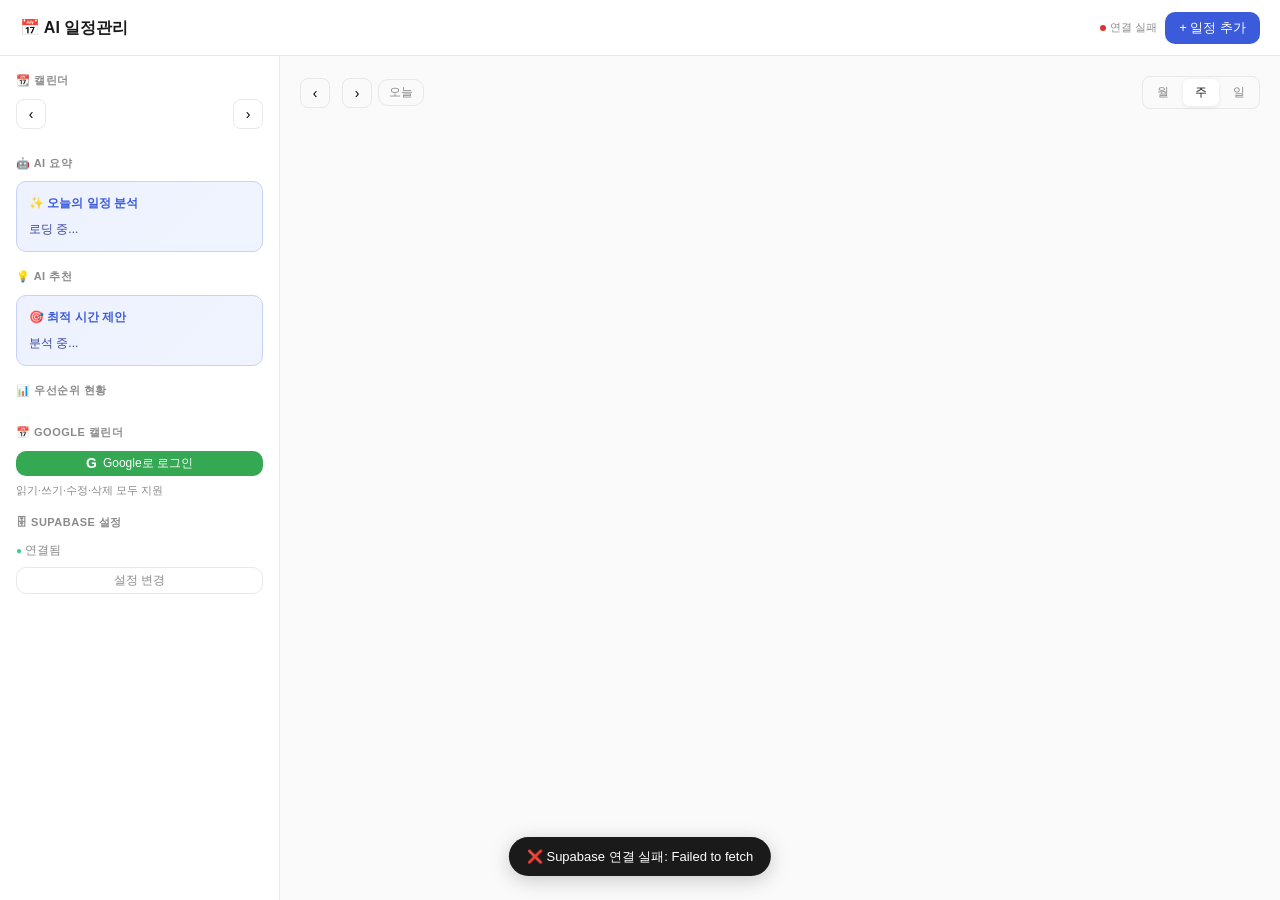
==== commit 14c170ad: "Add files via upload" ====
--- a/static/index.html
+++ b/static/index.html
@@ -1,1180 +1,1339 @@
-<!DOCTYPE html>
-<html lang="ko">
-<head>
-<meta charset="UTF-8">
-<meta name="viewport" content="width=device-width, initial-scale=1.0">
-<title>AI 일정관리</title>
-
-<!-- PWA -->
-<link rel="manifest" href="/manifest.json">
-<meta name="theme-color" content="#3b5bdb">
-
-<!-- iOS PWA -->
-<meta name="apple-mobile-web-app-capable" content="yes">
-<meta name="apple-mobile-web-app-status-bar-style" content="default">
-<meta name="apple-mobile-web-app-title" content="일정관리">
-<link rel="apple-touch-icon" href="/icon-192.png">
-<style>
-  :root {
-    --bg: #fafafa; --surface: #ffffff; --border: #e8e8e8;
-    --text: #1a1a1a; --text-muted: #8a8a8a;
-    --accent: #3b5bdb; --accent-light: #eef2ff;
-    --high: #e03131; --high-bg: #fff5f5;
-    --mid: #f59f00; --mid-bg: #fffbeb;
-    --low: #2f9e44; --low-bg: #f4fce3;
-    --radius: 10px; --shadow: 0 1px 4px rgba(0,0,0,0.08);
-  }
-  * { box-sizing: border-box; margin: 0; padding: 0; }
-  body { font-family: -apple-system, BlinkMacSystemFont, 'Segoe UI', sans-serif; background: var(--bg); color: var(--text); font-size: 14px; line-height: 1.5; }
-
-  .app { display: grid; grid-template-columns: 280px 1fr; grid-template-rows: 56px 1fr; height: 100vh; }
-  .header { grid-column: 1/-1; display: flex; align-items: center; justify-content: space-between; padding: 0 20px; border-bottom: 1px solid var(--border); background: var(--surface); position: relative; z-index: 10; }
-  .header h1 { font-size: 16px; font-weight: 600; display: flex; align-items: center; gap: 8px; }
-  .header-actions { display: flex; align-items: center; gap: 8px; }
-  .save-status { font-size: 11px; color: var(--text-muted); display: flex; align-items: center; gap: 4px; }
-  .save-dot { width: 6px; height: 6px; border-radius: 50%; background: var(--low); display: inline-block; transition: background 0.3s; }
-  .save-dot.saving { background: var(--mid); }
-  .save-dot.error { background: var(--high); }
-  .sidebar { border-right: 1px solid var(--border); background: var(--surface); overflow-y: auto; padding: 16px; display: flex; flex-direction: column; gap: 16px; }
-  .main { overflow-y: auto; padding: 20px; }
-
-  .btn { padding: 7px 14px; border-radius: var(--radius); border: none; cursor: pointer; font-size: 13px; font-weight: 500; transition: all 0.15s; }
-  .btn:disabled { opacity: 0.5; cursor: not-allowed; }
-  .btn-primary { background: var(--accent); color: white; }
-  .btn-primary:not(:disabled):hover { background: #2f4cbf; }
-  .btn-ghost { background: transparent; color: var(--text-muted); border: 1px solid var(--border); }
-  .btn-ghost:not(:disabled):hover { background: var(--bg); color: var(--text); }
-  .btn-danger { color: var(--high) !important; }
-  .btn-sm { padding: 4px 10px; font-size: 12px; }
-  .btn-icon { width: 30px; height: 30px; display: flex; align-items: center; justify-content: center; padding: 0; background: transparent; border: 1px solid var(--border); border-radius: 8px; cursor: pointer; font-size: 14px; transition: all 0.15s; }
-  .btn-icon:hover { background: var(--bg); }
-
-  .section-title { font-size: 11px; font-weight: 600; text-transform: uppercase; letter-spacing: 0.5px; color: var(--text-muted); margin-bottom: 10px; }
-  .mini-cal-header { display: flex; align-items: center; justify-content: space-between; margin-bottom: 10px; }
-  .mini-cal-month { font-weight: 600; font-size: 13px; }
-  .mini-cal-grid { display: grid; grid-template-columns: repeat(7, 1fr); gap: 2px; text-align: center; }
-  .mini-cal-dow { font-size: 10px; color: var(--text-muted); padding: 3px 0; font-weight: 500; }
-  .mini-cal-day { font-size: 12px; padding: 5px 3px; border-radius: 6px; cursor: pointer; transition: all 0.15s; position: relative; }
-  .mini-cal-day:hover { background: var(--accent-light); }
-  .mini-cal-day.today { background: var(--accent); color: white; font-weight: 600; }
-  .mini-cal-day.selected { background: var(--accent-light); color: var(--accent); font-weight: 600; }
-  .mini-cal-day.has-event::after { content: ''; position: absolute; bottom: 2px; left: 50%; transform: translateX(-50%); width: 4px; height: 4px; border-radius: 50%; background: var(--accent); }
-  .mini-cal-day.today::after { background: white; }
-  .mini-cal-day.other-month { color: var(--text-muted); opacity: 0.5; }
-
-  .ai-card { background: linear-gradient(135deg, var(--accent-light), #f0f4ff); border: 1px solid #c5d2fc; border-radius: var(--radius); padding: 12px; }
-  .ai-card-title { font-size: 12px; font-weight: 600; color: var(--accent); margin-bottom: 8px; display: flex; align-items: center; gap: 5px; }
-  .ai-card-body { font-size: 12px; color: #374499; line-height: 1.6; }
-  .reco-item { display: flex; align-items: flex-start; gap: 6px; padding: 6px 0; border-bottom: 1px solid rgba(59,91,219,0.1); font-size: 12px; color: #374499; }
-  .reco-item:last-child { border-bottom: none; }
-
-  .view-header { display: flex; align-items: center; justify-content: space-between; margin-bottom: 20px; }
-  .view-title { font-size: 18px; font-weight: 600; }
-  .view-tabs { display: flex; gap: 2px; background: var(--bg); border: 1px solid var(--border); border-radius: 8px; padding: 2px; }
-  .view-tab { padding: 5px 12px; border-radius: 6px; cursor: pointer; font-size: 12px; font-weight: 500; color: var(--text-muted); transition: all 0.15s; border: none; background: none; }
-  .view-tab.active { background: white; color: var(--text); box-shadow: var(--shadow); }
-  .view-nav { display: flex; align-items: center; gap: 6px; }
-
-  .day-view { background: var(--surface); border-radius: var(--radius); border: 1px solid var(--border); overflow: auto; max-height: calc(100vh - 140px); }
-  .day-grid { display: grid; grid-template-columns: 50px 1fr; min-width: 400px; }
-  .day-time-col { border-right: 1px solid var(--border); }
-  .day-time-slot { height: 60px; display: flex; align-items: flex-start; justify-content: flex-end; padding: 4px 8px; font-size: 11px; color: var(--text-muted); border-bottom: 1px solid var(--border); }
-  .day-events-col { position: relative; }
-  .day-hour-row { height: 60px; border-bottom: 1px solid var(--border); position: relative; cursor: pointer; transition: background 0.1s; }
-  .day-hour-row:hover { background: var(--accent-light); }
-  .event-block { position: absolute; left: 4px; right: 4px; border-radius: 6px; padding: 3px 7px; font-size: 12px; font-weight: 500; overflow: hidden; cursor: pointer; z-index: 1; transition: opacity 0.15s; }
-  .event-block:hover { opacity: 0.85; }
-  .event-block.priority-high { background: var(--high-bg); border-left: 3px solid var(--high); color: var(--high); }
-  .event-block.priority-mid { background: var(--mid-bg); border-left: 3px solid var(--mid); color: #b76400; }
-  .event-block.priority-low { background: var(--low-bg); border-left: 3px solid var(--low); color: var(--low); }
-
-  .week-grid { display: grid; grid-template-columns: 50px repeat(7, 1fr); background: var(--surface); border-radius: var(--radius); border: 1px solid var(--border); overflow: auto; max-height: calc(100vh - 140px); }
-  .week-header-cell { text-align: center; padding: 10px 4px; border-bottom: 1px solid var(--border); border-right: 1px solid var(--border); font-size: 12px; position: sticky; top: 0; background: white; z-index: 2; }
-  .week-header-cell .dow { color: var(--text-muted); font-weight: 500; font-size: 11px; }
-  .week-header-cell .date-num { font-size: 18px; font-weight: 300; margin-top: 2px; line-height: 1; }
-  .week-header-cell.is-today .date-num { background: var(--accent); color: white; width: 32px; height: 32px; border-radius: 50%; display: flex; align-items: center; justify-content: center; margin: 2px auto 0; font-size: 15px; font-weight: 600; }
-  .week-time-cell { font-size: 11px; color: var(--text-muted); text-align: right; padding: 4px 6px; border-right: 1px solid var(--border); border-bottom: 1px solid var(--border); height: 52px; display: flex; align-items: flex-start; justify-content: flex-end; }
-  .week-day-cell { border-right: 1px solid var(--border); border-bottom: 1px solid var(--border); height: 52px; position: relative; cursor: pointer; transition: background 0.1s; }
-  .week-day-cell:hover { background: var(--accent-light); }
-  .week-day-cell:last-child { border-right: none; }
-  .week-event { position: absolute; inset: 2px; border-radius: 4px; padding: 2px 5px; font-size: 10px; font-weight: 500; overflow: hidden; cursor: pointer; }
-  .week-event.priority-high { background: var(--high-bg); color: var(--high); border-left: 2px solid var(--high); }
-  .week-event.priority-mid { background: var(--mid-bg); color: #b76400; border-left: 2px solid var(--mid); }
-  .week-event.priority-low { background: var(--low-bg); color: var(--low); border-left: 2px solid var(--low); }
-
-  .month-grid { display: grid; grid-template-columns: repeat(7, 1fr); gap: 1px; background: var(--border); border-radius: var(--radius); overflow: hidden; border: 1px solid var(--border); }
-  .month-dow { background: var(--surface); text-align: center; padding: 8px; font-size: 11px; font-weight: 600; color: var(--text-muted); text-transform: uppercase; letter-spacing: 0.5px; }
-  .month-day { background: var(--surface); min-height: 90px; padding: 6px; cursor: pointer; transition: background 0.1s; }
-  .month-day:hover { background: var(--accent-light); }
-  .month-day.other-month { background: var(--bg); }
-  .month-day.is-today .day-num { background: var(--accent); color: white; border-radius: 50%; }
-  .day-num { font-size: 12px; font-weight: 500; margin-bottom: 4px; width: 22px; height: 22px; display: flex; align-items: center; justify-content: center; }
-  .month-event { font-size: 10px; padding: 2px 5px; border-radius: 3px; margin-bottom: 2px; overflow: hidden; white-space: nowrap; text-overflow: ellipsis; cursor: pointer; }
-  .month-event.priority-high { background: var(--high-bg); color: var(--high); }
-  .month-event.priority-mid { background: var(--mid-bg); color: #b76400; }
-  .month-event.priority-low { background: var(--low-bg); color: var(--low); }
-  .more-events { font-size: 10px; color: var(--text-muted); }
-
-  .modal-overlay { position: fixed; inset: 0; background: rgba(0,0,0,0.35); display: flex; align-items: center; justify-content: center; z-index: 100; animation: fadeIn 0.15s ease; }
-  @keyframes fadeIn { from { opacity: 0; } to { opacity: 1; } }
-  .modal { background: white; border-radius: 14px; width: 460px; max-width: 95vw; box-shadow: 0 20px 60px rgba(0,0,0,0.15); animation: slideUp 0.2s ease; max-height: 90vh; overflow-y: auto; }
-  @keyframes slideUp { from { transform: translateY(10px); opacity: 0; } to { transform: translateY(0); opacity: 1; } }
-  .modal-header { display: flex; align-items: center; justify-content: space-between; padding: 18px 20px; border-bottom: 1px solid var(--border); position: sticky; top: 0; background: white; z-index: 1; }
-  .modal-header h2 { font-size: 15px; font-weight: 600; }
-  .modal-body { padding: 20px; display: flex; flex-direction: column; gap: 14px; }
-  .modal-footer { padding: 14px 20px; border-top: 1px solid var(--border); display: flex; justify-content: flex-end; gap: 8px; position: sticky; bottom: 0; background: white; }
-
-  .nl-input-wrap { background: var(--accent-light); border: 1.5px solid #c5d2fc; border-radius: var(--radius); padding: 10px 12px; }
-  .nl-label { font-size: 11px; font-weight: 600; color: var(--accent); margin-bottom: 6px; }
-  .nl-input { width: 100%; border: none; background: transparent; font-size: 13px; color: var(--text); outline: none; resize: none; font-family: inherit; }
-  .nl-hint { font-size: 11px; color: #6e8eec; margin-top: 5px; }
-  .nl-parse-result { background: white; border: 1px solid var(--border); border-radius: 8px; padding: 8px 10px; font-size: 12px; color: var(--text-muted); margin-top: 6px; display: none; }
-  .divider { display: flex; align-items: center; gap: 10px; color: var(--text-muted); font-size: 11px; }
-  .divider::before, .divider::after { content: ''; flex: 1; height: 1px; background: var(--border); }
-
-  .form-group { display: flex; flex-direction: column; gap: 5px; }
-  .form-label { font-size: 12px; font-weight: 500; color: var(--text-muted); }
-  .form-input { padding: 8px 11px; border: 1px solid var(--border); border-radius: 8px; font-size: 13px; font-family: inherit; color: var(--text); background: var(--bg); transition: border 0.15s; width: 100%; }
-  .form-input:focus { outline: none; border-color: var(--accent); background: white; }
-  .form-row { display: grid; grid-template-columns: 1fr 1fr; gap: 10px; }
-  .priority-selector { display: flex; gap: 6px; }
-  .priority-btn { flex: 1; padding: 7px; border-radius: 8px; border: 1.5px solid var(--border); cursor: pointer; font-size: 12px; font-weight: 500; transition: all 0.15s; background: none; }
-  .priority-btn.high { color: var(--high); }
-  .priority-btn.high.active { background: var(--high-bg); border-color: var(--high); }
-  .priority-btn.mid { color: #b76400; }
-  .priority-btn.mid.active { background: var(--mid-bg); border-color: var(--mid); }
-  .priority-btn.low { color: var(--low); }
-  .priority-btn.low.active { background: var(--low-bg); border-color: var(--low); }
-
-  .event-detail-tag { display: inline-flex; align-items: center; gap: 4px; padding: 3px 10px; border-radius: 20px; font-size: 12px; font-weight: 500; }
-  .detail-row { display: flex; gap: 10px; align-items: flex-start; padding: 8px 0; border-bottom: 1px solid var(--border); font-size: 13px; }
-  .detail-row:last-child { border: none; }
-  .detail-icon { font-size: 16px; flex-shrink: 0; }
-  .detail-label { color: var(--text-muted); font-size: 11px; margin-bottom: 2px; }
-
-  ::-webkit-scrollbar { width: 4px; height: 4px; }
-  ::-webkit-scrollbar-track { background: transparent; }
-  ::-webkit-scrollbar-thumb { background: var(--border); border-radius: 4px; }
-
-  .toast { position: fixed; bottom: 24px; left: 50%; transform: translateX(-50%); background: #1a1a1a; color: white; padding: 10px 18px; border-radius: 20px; font-size: 13px; z-index: 300; white-space: nowrap; box-shadow: 0 4px 20px rgba(0,0,0,0.2); animation: toastIn 0.2s ease; }
-  @keyframes toastIn { from { opacity: 0; transform: translateX(-50%) translateY(8px); } to { opacity: 1; transform: translateX(-50%) translateY(0); } }
-
-  .spinner { display: inline-block; width: 14px; height: 14px; border: 2px solid #ddd; border-top-color: var(--accent); border-radius: 50%; animation: spin 0.6s linear infinite; vertical-align: middle; }
-  @keyframes spin { to { transform: rotate(360deg); } }
-
-  /* Mobile responsive */
-  @media (max-width: 700px) {
-    .app { grid-template-columns: 1fr; grid-template-rows: 56px auto 1fr; }
-    .sidebar { display: none; }
-    .main { padding: 12px; }
-    .view-title { font-size: 15px; }
-    .header-actions .btn-ghost { display: none; }
-  }
-
-  /* External calendar events */
-
-  /* Alarm popup */
-  .alarm-overlay { position: fixed; inset: 0; background: rgba(0,0,0,0.4); display: flex; align-items: center; justify-content: center; z-index: 500; animation: fadeIn 0.2s ease; }
-  .alarm-popup { background: white; border-radius: 16px; width: 360px; max-width: 92vw; box-shadow: 0 24px 60px rgba(0,0,0,0.2); overflow: hidden; animation: slideUp 0.25s ease; }
-  .alarm-header { background: linear-gradient(135deg, #e03131, #c92a2a); color: white; padding: 18px 20px 14px; display: flex; align-items: center; gap: 10px; }
-  .alarm-bell { font-size: 28px; animation: ring 0.5s ease infinite alternate; }
-  @keyframes ring { from { transform: rotate(-15deg); } to { transform: rotate(15deg); } }
-  .alarm-header-text h3 { font-size: 15px; font-weight: 600; }
-  .alarm-header-text p { font-size: 12px; opacity: 0.85; margin-top: 2px; }
-  .alarm-body { padding: 16px 20px; }
-  .alarm-event-title { font-size: 17px; font-weight: 600; color: var(--text); margin-bottom: 8px; }
-  .alarm-event-meta { display: flex; flex-direction: column; gap: 5px; font-size: 13px; color: var(--text-muted); }
-  .alarm-event-meta span { display: flex; align-items: center; gap: 6px; }
-  .alarm-footer { padding: 12px 20px; border-top: 1px solid var(--border); display: flex; gap: 8px; justify-content: flex-end; }
-  .alarm-queue-badge { position: fixed; bottom: 24px; right: 24px; background: #e03131; color: white; border-radius: 50%; width: 32px; height: 32px; display: flex; align-items: center; justify-content: center; font-size: 13px; font-weight: 600; cursor: pointer; box-shadow: 0 4px 12px rgba(224,49,49,0.4); z-index: 400; animation: pulse 1.5s ease infinite; display: none; }
-  @keyframes pulse { 0%,100% { transform: scale(1); } 50% { transform: scale(1.15); } }
-
-</style>
-</head>
-<body>
-<div class="app">
-  <header class="header">
-    <h1>📅 AI 일정관리</h1>
-    <div class="header-actions">
-      <span class="save-status" id="saveStatus"><span class="save-dot" id="saveDot"></span> <span id="saveText">연결 중...</span></span>
-      <button class="btn btn-ghost btn-sm" id="notifBtn" onclick="enableNotifications()" style="display:none;">🔔 알림 허용</button>
-      <button class="btn btn-primary" onclick="openAddModal()">+ 일정 추가</button>
-    </div>
-  </header>
-
-  <aside class="sidebar">
-    <div>
-      <div class="section-title">📆 캘린더</div>
-      <div class="mini-cal-header">
-        <button class="btn-icon" onclick="miniCalPrev()">‹</button>
-        <span class="mini-cal-month" id="miniCalMonth"></span>
-        <button class="btn-icon" onclick="miniCalNext()">›</button>
-      </div>
-      <div class="mini-cal-grid" id="miniCalGrid"></div>
-    </div>
-    <div>
-      <div class="section-title">🤖 AI 요약</div>
-      <div class="ai-card">
-        <div class="ai-card-title">✨ 오늘의 일정 분석</div>
-        <div class="ai-card-body" id="aiSummaryText">로딩 중...</div>
-      </div>
-    </div>
-    <div>
-      <div class="section-title">💡 AI 추천</div>
-      <div class="ai-card">
-        <div class="ai-card-title">🎯 최적 시간 제안</div>
-        <div class="ai-card-body" id="aiRecoText">분석 중...</div>
-      </div>
-    </div>
-    <div>
-      <div class="section-title">📊 우선순위 현황</div>
-      <div id="priorityBreakdown" style="font-size:12px;"></div>
-    </div>
-    <!-- Supabase 연결 설정 -->
-    <div>
-      <div class="section-title">🗄 Supabase 설정</div>
-      <div id="sbConnected" style="display:none;">
-        <div style="font-size:12px;color:var(--text-muted);margin-bottom:8px;">
-          <span style="color:#3ecf8e;font-size:10px;">●</span> 연결됨
-        </div>
-        <button class="btn btn-ghost btn-sm" style="width:100%;font-size:12px;" onclick="disconnectSupabase()">설정 변경</button>
-      </div>
-      <div id="sbDisconnected">
-        <input type="url" class="form-input" id="sbUrlInput"
-               placeholder="https://xxxx.supabase.co"
-               style="font-size:11px;margin-bottom:6px;">
-        <input type="text" class="form-input" id="sbKeyInput"
-               placeholder="anon key (eyJ...)"
-               style="font-size:11px;margin-bottom:8px;">
-        <button class="btn btn-primary btn-sm" style="width:100%;font-size:12px;" onclick="saveSupabaseConfig()">🗄 연결</button>
-        <div style="font-size:11px;color:var(--text-muted);margin-top:6px;line-height:1.5;">
-          Supabase → Project Settings → API에서 URL과 anon key 복사
-        </div>
-      </div>
-    </div>
-  </aside>
-
-  <main class="main">
-    <div class="view-header">
-      <div class="view-nav">
-        <button class="btn-icon" onclick="navigatePrev()">‹</button>
-        <h2 class="view-title" id="viewTitle"></h2>
-        <button class="btn-icon" onclick="navigateNext()">›</button>
-        <button class="btn btn-ghost btn-sm" onclick="goToday()">오늘</button>
-      </div>
-      <div class="view-tabs">
-        <button class="view-tab" onclick="setView('month')" id="tab-month">월</button>
-        <button class="view-tab active" onclick="setView('week')" id="tab-week">주</button>
-        <button class="view-tab" onclick="setView('day')" id="tab-day">일</button>
-      </div>
-    </div>
-    <div id="calendarView"></div>
-  </main>
-</div>
-
-<!-- Add/Edit Modal -->
-<div class="modal-overlay" id="addModal" style="display:none" onclick="closeModalOnOverlay(event)">
-  <div class="modal">
-    <div class="modal-header">
-      <h2 id="modalTitle">일정 추가</h2>
-      <button class="btn-icon" onclick="closeModal('addModal')">✕</button>
-    </div>
-    <div class="modal-body">
-      <div class="nl-input-wrap">
-        <div class="nl-label">✨ AI 자동 파싱</div>
-        <textarea class="nl-input" id="nlInput" rows="2" placeholder="예: 내일 오후 3시에 팀 회의 1시간"></textarea>
-        <div class="nl-hint">💡 자연어로 입력하면 AI가 자동으로 분석합니다</div>
-        <button class="btn btn-sm" style="margin-top:8px;background:var(--accent);color:white;border:none;border-radius:6px;padding:5px 12px;cursor:pointer;" onclick="parseNL()">✨ 파싱하기</button>
-        <div class="nl-parse-result" id="nlParseResult"></div>
-      </div>
-      <div class="divider">또는 직접 입력</div>
-      <div class="form-group">
-        <label class="form-label">제목 *</label>
-        <input type="text" class="form-input" id="eventTitle" placeholder="일정 제목">
-      </div>
-      <div class="form-row">
-        <div class="form-group">
-          <label class="form-label">날짜 *</label>
-          <input type="date" class="form-input" id="eventDate">
-        </div>
-        <div class="form-group">
-          <label class="form-label">시작 시간</label>
-          <input type="time" class="form-input" id="eventTime">
-        </div>
-      </div>
-      <div class="form-row">
-        <div class="form-group">
-          <label class="form-label">종료 시간</label>
-          <input type="time" class="form-input" id="eventEndTime">
-        </div>
-        <div class="form-group">
-          <label class="form-label">장소</label>
-          <input type="text" class="form-input" id="eventLocation" placeholder="선택사항">
-        </div>
-      </div>
-      <div class="form-group">
-        <label class="form-label">🤖 우선순위 <span style="color:var(--accent);font-size:11px;">(AI 자동 분류)</span></label>
-        <div class="priority-selector">
-          <button class="priority-btn high" onclick="selectPriority('high')" id="pri-high">🔴 높음</button>
-          <button class="priority-btn mid active" onclick="selectPriority('mid')" id="pri-mid">🟡 중간</button>
-          <button class="priority-btn low" onclick="selectPriority('low')" id="pri-low">🟢 낮음</button>
-        </div>
-      </div>
-      <div class="form-group">
-        <label class="form-label">메모</label>
-        <input type="text" class="form-input" id="eventNote" placeholder="간단한 메모 (선택)">
-      </div>
-    </div>
-    <div class="modal-footer">
-      <button class="btn btn-ghost" onclick="closeModal('addModal')">취소</button>
-      <button class="btn btn-primary" id="saveBtn" onclick="saveEvent()">저장</button>
-    </div>
-  </div>
-</div>
-
-<!-- Detail Modal -->
-<div class="modal-overlay" id="detailModal" style="display:none" onclick="closeModalOnOverlay(event)">
-  <div class="modal" style="width:400px;">
-    <div class="modal-header">
-      <div style="display:flex;align-items:center;gap:10px;flex:1;min-width:0;">
-        <span id="detailTag" class="event-detail-tag"></span>
-        <h2 id="detailTitle" style="font-size:15px;white-space:nowrap;overflow:hidden;text-overflow:ellipsis;"></h2>
-      </div>
-      <button class="btn-icon" style="flex-shrink:0;margin-left:8px;" onclick="closeModal('detailModal')">✕</button>
-    </div>
-    <div class="modal-body" id="detailBody"></div>
-    <div class="modal-footer" style="justify-content:space-between;">
-      <div style="display:flex;gap:6px;">
-        <button class="btn btn-ghost btn-danger" id="deleteBtn" onclick="deleteCurrentEvent()">🗑 삭제</button>
-        <button class="btn btn-ghost" id="editBtn" onclick="editCurrentEvent()">✏️ 수정</button>
-      </div>
-      <button class="btn btn-primary" onclick="closeModal('detailModal')">닫기</button>
-    </div>
-  </div>
-</div>
-
-
-<!-- Alarm Popup -->
-<div class="alarm-overlay" id="alarmOverlay" style="display:none;">
-  <div class="alarm-popup">
-    <div class="alarm-header">
-      <span class="alarm-bell">🔔</span>
-      <div class="alarm-header-text">
-        <h3>일정 알림</h3>
-        <p id="alarmCountText">10분 후 시작</p>
-      </div>
-    </div>
-    <div class="alarm-body">
-      <div class="alarm-event-title" id="alarmTitle"></div>
-      <div class="alarm-event-meta" id="alarmMeta"></div>
-    </div>
-    <div class="alarm-footer">
-      <button class="btn btn-ghost btn-sm" onclick="snoozeAlarm()">5분 후 다시</button>
-      <button class="btn btn-primary btn-sm" onclick="dismissAlarm()">확인</button>
-    </div>
-  </div>
-</div>
-<div class="alarm-queue-badge" id="alarmBadge" onclick="showNextAlarm()"></div>
-
-<script>
-// ==================== CONFIG ====================
-// Auto-detect API base: empty string = same origin (production), or set explicitly
-const API_BASE = '';
-
-// ==================== STATE ====================
-let events = [];   // Supabase 일정
-
-// Supabase 직접 연결 — 기본값 하드코딩 (initSupabase에서 덮어쓸 수 있음)
-let _sbUrl = 'https://hgnltcwzufcvzxwqgsfy.supabase.co';
-let _sbKey = 'eyJhbGciOiJIUzI1NiIsInR5cCI6IkpXVCJ9.eyJpc3MiOiJzdXBhYmFzZSIsInJlZiI6Imhnbmx0Y3d6dWZjdnp4d3Fnc2Z5Iiwicm9sZSI6ImFub24iLCJpYXQiOjE3Nzk3NjM4MTksImV4cCI6MjA5NTMzOTgxOX0.E-ZvXk2y19vaCxZkJmuH4bJ7diA1C7OYMQgpOIZqkOI';
-
-function allEvents() { return [...events]; }
-function sourceInfo(e) { return { cls: '', badge: '' }; }
-
-let currentView = 'week';
-let currentDate = new Date();
-let miniCalDate = new Date();
-let currentEventId = null;
-let editingEventId = null;
-let selectedPriority = 'mid';
-
-const DAYS_KO = ['일','월','화','수','목','금','토'];
-const MONTHS_KO = ['1월','2월','3월','4월','5월','6월','7월','8월','9월','10월','11월','12월'];
-
-// ==================== API ====================
-function setSaveStatus(state, text) {
-  const dot = document.getElementById('saveDot');
-  const txt = document.getElementById('saveText');
-  dot.className = 'save-dot' + (state === 'saving' ? ' saving' : state === 'error' ? ' error' : '');
-  txt.textContent = text;
-}
-
-// Netlify function 호출용 (ICS 프록시·Google OAuth 전용)
-async function apiFetch(path, options = {}, timeoutMs = 20000) {
-  const controller = new AbortController();
-  const timer = setTimeout(() => controller.abort(), timeoutMs);
-  try {
-    const res = await fetch(API_BASE + path, {
-      headers: { 'Content-Type': 'application/json' },
-      ...options,
-      signal: controller.signal,
-    });
-    if (!res.ok) throw new Error(`HTTP ${res.status}`);
-    return res.json();
-  } catch(e) {
-    if (e.name === 'AbortError') throw new Error('timeout');
-    throw e;
-  } finally {
-    clearTimeout(timer);
-  }
-}
-
-// ── Supabase REST 직접 호출 ──────────────────────────────────────────────────
-function _sbHeaders() {
-  return {
-    'apikey':        _sbKey,
-    'Authorization': `Bearer ${_sbKey}`,
-    'Content-Type':  'application/json',
-    'Prefer':        'return=representation',
-  };
-}
-
-// DB 스키마(snake_case) → 앱 형식(camelCase)
-function _toFront(e) {
-  return {
-    id:       e.id,
-    title:    e.title,
-    date:     e.date,
-    time:     e.time,
-    endTime:  e.end_time,
-    location: e.location,
-    note:     e.note,
-    priority: e.priority || 'mid',
-  };
-}
-
-// 앱 형식 → DB 스키마
-function _toDb(e) {
-  return {
-    id:       e.id,
-    title:    e.title,
-    date:     e.date,
-    time:     e.time,
-    end_time: e.endTime,
-    location: e.location,
-    note:     e.note,
-    priority: e.priority || 'mid',
-  };
-}
-
-// ── Supabase 설정 UI ──────────────────────────────────────────────────────────
-function updateSupabaseUI(connected) {
-  document.getElementById('sbConnected').style.display  = connected ? '' : 'none';
-  document.getElementById('sbDisconnected').style.display = connected ? 'none' : '';
-}
-
-function saveSupabaseConfig() {
-  const url = (document.getElementById('sbUrlInput').value || '').trim().replace(/\/$/, '');
-  const key = (document.getElementById('sbKeyInput').value || '').trim();
-  if (!url || !key) { showToast('❌ URL과 Key를 모두 입력하세요'); return; }
-  localStorage.setItem('sbUrl', url);
-  localStorage.setItem('sbKey', key);
-  _sbUrl = url;
-  _sbKey = key;
-  updateSupabaseUI(true);
-  showToast('✅ Supabase 연결 정보 저장됨');
-  loadEvents();
-}
-
-function disconnectSupabase() {
-  localStorage.removeItem('sbUrl');
-  localStorage.removeItem('sbKey');
-  _sbUrl = '';
-  _sbKey = '';
-  updateSupabaseUI(false);
-}
-
-// Supabase 연결 정보 초기화:
-// 1순위 — Netlify 환경변수 (서버에서 받아옴)
-// 2순위 — localStorage (사용자가 직접 입력한 값)
-// 3순위 — 코드에 하드코딩된 기본값 (_sbUrl/_sbKey 초기값)
-// 4순위 — 설정 UI 표시
-async function initSupabase() {
-  // Netlify function에서 서버 설정 시도
-  try {
-    const cfg = await apiFetch('/api/config', {}, 5000);
-    const sUrl = (cfg.supabaseUrl || '').replace(/\/$/, '');
-    const sKey = cfg.supabaseKey || '';
-    if (sUrl && sKey) {
-      _sbUrl = sUrl;
-      _sbKey = sKey;
-      updateSupabaseUI(true);
-      return true;
-    }
-  } catch(e) {
-    console.warn('서버 config 로드 실패 (로컬 설정 사용):', e.message);
-  }
-
-  // localStorage 폴백
-  const lsUrl = localStorage.getItem('sbUrl') || '';
-  const lsKey = localStorage.getItem('sbKey') || '';
-  if (lsUrl && lsKey) {
-    _sbUrl = lsUrl;
-    _sbKey = lsKey;
-    updateSupabaseUI(true);
-    return true;
-  }
-
-  // 하드코딩 기본값이 있으면 그대로 사용
-  if (_sbUrl && _sbKey) {
-    updateSupabaseUI(true);
-    return true;
-  }
-
-  // 설정 없음 → UI 안내
-  updateSupabaseUI(false);
-  return false;
-}
-
-async function loadEvents() {
-  setSaveStatus('saving', '연결 중...');
-  try {
-    const ready = await initSupabase();
-    if (!ready) {
-      setSaveStatus('error', 'Supabase 미설정');
-      showToast('⚠️ 사이드바에서 Supabase URL과 Key를 입력해주세요');
-      renderAll();
-      startAlarmChecker();
-      return;
-    }
-
-    const res = await fetch(
-      `${_sbUrl}/rest/v1/events?order=date.asc,time.asc`,
-      { headers: _sbHeaders() }
-    );
-    if (!res.ok) throw new Error(`Supabase ${res.status}: ${await res.text()}`);
-    const rows = await res.json();
-    events = rows.map(_toFront);
-
-    setSaveStatus('ok', `${events.length}개 일정`);
-    renderAll();
-    startAlarmChecker();
-  } catch(e) {
-    setSaveStatus('error', '연결 실패');
-    showToast('❌ Supabase 연결 실패: ' + e.message);
-  }
-}
-
-async function apiCreate(event) {
-  setSaveStatus('saving', '저장 중...');
-  try {
-    if (!event.id) event.id = Date.now().toString(36) + Math.random().toString(36).slice(2, 6);
-    const res = await fetch(`${_sbUrl}/rest/v1/events`, {
-      method:  'POST',
-      headers: _sbHeaders(),
-      body:    JSON.stringify(_toDb(event)),
-    });
-    if (!res.ok) throw new Error(`Supabase ${res.status}`);
-    const rows = await res.json();
-    const saved = _toFront(rows[0] || event);
-    events.push(saved);
-    setSaveStatus('ok', `${events.length}개 일정`);
-    return saved;
-  } catch(e) {
-    setSaveStatus('error', '저장 실패');
-    throw e;
-  }
-}
-
-async function apiUpdate(id, event) {
-  setSaveStatus('saving', '수정 중...');
-  try {
-    event.id = id;
-    const res = await fetch(`${_sbUrl}/rest/v1/events?id=eq.${id}`, {
-      method:  'PATCH',
-      headers: _sbHeaders(),
-      body:    JSON.stringify(_toDb(event)),
-    });
-    if (!res.ok) throw new Error(`Supabase ${res.status}`);
-    const rows = await res.json();
-    const saved = _toFront(rows[0] || event);
-    const idx = events.findIndex(e => e.id === id);
-    if (idx >= 0) events[idx] = saved;
-    setSaveStatus('ok', `${events.length}개 일정`);
-    return saved;
-  } catch(e) {
-    setSaveStatus('error', '수정 실패');
-    throw e;
-  }
-}
-
-async function apiDelete(id) {
-  setSaveStatus('saving', '삭제 중...');
-  try {
-    const res = await fetch(`${_sbUrl}/rest/v1/events?id=eq.${id}`, {
-      method:  'DELETE',
-      headers: _sbHeaders(),
-    });
-    if (!res.ok) throw new Error(`Supabase ${res.status}`);
-    events = events.filter(e => e.id !== id);
-    setSaveStatus('ok', `${events.length}개 일정`);
-  } catch(e) {
-    setSaveStatus('error', '삭제 실패');
-    throw e;
-  }
-}
-
-// ==================== UTILS ====================
-function uid() { return Date.now().toString(36) + Math.random().toString(36).slice(2); }
-function fmtDate(d) { return `${d.getFullYear()}-${String(d.getMonth()+1).padStart(2,'0')}-${String(d.getDate()).padStart(2,'0')}`; }
-function fmtTime(h, m) { return `${String(h).padStart(2,'0')}:${String(m).padStart(2,'0')}`; }
-function parseTime(str) { if (!str) return null; const [h,m] = str.split(':').map(Number); return h*60+m; }
-function today() { return fmtDate(new Date()); }
-function showToast(msg, duration=2500) {
-  const t = document.createElement('div');
-  t.className = 'toast';
-  t.textContent = msg;
-  document.body.appendChild(t);
-  setTimeout(() => { t.style.opacity='0'; t.style.transition='opacity 0.3s'; setTimeout(()=>t.remove(),300); }, duration);
-}
-
-// ==================== AI ====================
-function classifyPriority(title, note='') {
-  const text = (title+' '+note).toLowerCase();
-  const hi = ['긴급','urgent','중요','important','마감','deadline','발표','asap','critical','필수','주요'];
-  const lo = ['점심','lunch','휴식','break','개인','personal','optional','자유','산책'];
-  if (hi.some(k=>text.includes(k))) return 'high';
-  if (lo.some(k=>text.includes(k))) return 'low';
-  return 'mid';
-}
-
-function nlParse(text) {
-  const now = new Date();
-  let targetDate = new Date(now);
-  let title = text, timeStr = null, endTimeStr = null;
-
-  if (/오늘/.test(text)) { title=title.replace('오늘','').trim(); }
-  else if (/내일/.test(text)) { targetDate.setDate(targetDate.getDate()+1); title=title.replace('내일','').trim(); }
-  else if (/모레/.test(text)) { targetDate.setDate(targetDate.getDate()+2); title=title.replace('모레','').trim(); }
-  else if (/다음\s*주/.test(text)) { targetDate.setDate(targetDate.getDate()+7); title=title.replace(/다음\s*주/,'').trim(); }
-
-  const dayMatch = text.match(/(월|화|수|목|금|토|일)요일/);
-  if (dayMatch) {
-    const dm={월:1,화:2,수:3,목:4,금:5,토:6,일:0};
-    let diff=dm[dayMatch[1]]-new Date().getDay(); if(diff<=0)diff+=7;
-    targetDate=new Date(); targetDate.setDate(targetDate.getDate()+diff);
-    title=title.replace(dayMatch[0],'').trim();
-  }
-
-  const afPm=text.match(/오후\s*(\d+)시(?:\s*(\d+)분)?/);
-  const am=text.match(/오전\s*(\d+)시(?:\s*(\d+)분)?/);
-  const h24=text.match(/(\d{1,2})시(?:\s*(\d+)분)?/);
-
-  if (afPm) { let h=parseInt(afPm[1]); if(h<12)h+=12; timeStr=fmtTime(h,parseInt(afPm[2]||0)); title=title.replace(afPm[0],'').trim(); }
-  else if (am) { let h=parseInt(am[1]); if(h===12)h=0; timeStr=fmtTime(h,parseInt(am[2]||0)); title=title.replace(am[0],'').trim(); }
-  else if (h24) { const h=parseInt(h24[1]); if(h<=23){timeStr=fmtTime(h,parseInt(h24[2]||0)); title=title.replace(h24[0],'').trim();} }
-
-  const dur=text.match(/(\d+)시간(?:\s*(\d+)분)?/);
-  const min=text.match(/(\d+)분/);
-  if (dur && timeStr) {
-    const [h,m]=timeStr.split(':').map(Number);
-    const tot=h*60+m+parseInt(dur[1])*60+parseInt(dur[2]||0);
-    endTimeStr=fmtTime(Math.floor(tot/60)%24,tot%60);
-    title=title.replace(dur[0],'').trim();
-  } else if (min && timeStr) {
-    const [h,m]=timeStr.split(':').map(Number);
-    const tot=h*60+m+parseInt(min[1]);
-    endTimeStr=fmtTime(Math.floor(tot/60)%24,tot%60);
-    title=title.replace(min[0],'').trim();
-  }
-  title=title.replace(/[,·]/g,'').replace(/\s+/g,' ').trim();
-  if (!title) return null;
-  return { title, date: fmtDate(targetDate), time: timeStr, endTime: endTimeStr };
-}
-
-function parseNL() {
-  const input = document.getElementById('nlInput').value.trim();
-  if (!input) return;
-  const result = nlParse(input);
-  const resDiv = document.getElementById('nlParseResult');
-  if (result) {
-    document.getElementById('eventTitle').value = result.title;
-    if (result.date) document.getElementById('eventDate').value = result.date;
-    if (result.time) document.getElementById('eventTime').value = result.time;
-    if (result.endTime) document.getElementById('eventEndTime').value = result.endTime;
-    const p = classifyPriority(result.title);
-    selectPriority(p);
-    const pLabel = {high:'높음',mid:'중간',low:'낮음'};
-    resDiv.style.display='block';
-    resDiv.innerHTML=`✅ <strong>${result.title}</strong> · ${result.date||''} ${result.time||''} · ${pLabel[p]}`;
-  } else {
-    resDiv.style.display='block'; resDiv.textContent='❌ 파싱 실패. 직접 입력해주세요.';
-  }
-}
-
-function generateSummary(dateStr) {
-  const evts = allEvents().filter(e=>e.date===dateStr).sort((a,b)=>(a.time||'').localeCompare(b.time||''));
-  const isToday = dateStr===today();
-  const label = isToday?'오늘':dateStr;
-  if (!evts.length) return `${label}은 일정이 없어요. ➕ 새 일정을 추가해 보세요!`;
-  const hi=evts.filter(e=>e.priority==='high'), mi=evts.filter(e=>e.priority==='mid'), lo=evts.filter(e=>e.priority==='low');
-  let s=`${label} 총 <strong>${evts.length}개</strong> 일정<br>`;
-  if(hi.length) s+=`🔴 긴급 ${hi.length}개: ${hi.map(e=>e.title).join(', ')}<br>`;
-  if(mi.length) s+=`🟡 중간 ${mi.length}개<br>`;
-  if(lo.length) s+=`🟢 여유 ${lo.length}개`;
-  const wt=evts.filter(e=>e.time);
-  if(wt.length) s+=`<br>📌 ${wt[0].time} 시작`;
-  return s;
-}
-
-function generateRecommendations(dateStr) {
-  const evts = allEvents().filter(e=>e.date===dateStr&&e.time).sort((a,b)=>(a.time||'').localeCompare(b.time||''));
-  const busy = new Set();
-  evts.forEach(e=>{const s=parseTime(e.time),en=parseTime(e.endTime)||s+60; for(let m=s;m<en;m+=30)busy.add(m);});
-  const free=[];
-  for(let h=9;h<=18;h++){const m=h*60; if(!busy.has(m)&&!busy.has(m+30))free.push(fmtTime(h,0));}
-  let html='';
-  if(allEvents().filter(e=>e.date===dateStr&&e.priority==='high').length) html+=`<div class="reco-item">⚡ 긴급 일정이 있습니다. 미리 준비하세요.</div>`;
-  if(free.length) html+=`<div class="reco-item">🕐 집중 작업 추천: <strong>${free.slice(0,2).join(', ')}</strong></div>`;
-  if(!evts.length) html+=`<div class="reco-item">✨ 오늘은 여유롭습니다. 중요 업무에 집중하기 좋아요!</div>`;
-  const tom=new Date(dateStr); tom.setDate(tom.getDate()+1);
-  if(!allEvents().filter(e=>e.date===fmtDate(tom)).length) html+=`<div class="reco-item">📅 내일은 일정 없음. 미뤄둔 업무 배치 추천!</div>`;
-  return html||'<div class="reco-item">분석할 데이터가 없습니다.</div>';
-}
-
-function renderPriorityBreakdown() {
-  const ws=getWeekStart(currentDate), we=new Date(ws); we.setDate(we.getDate()+6);
-  const wevts=events.filter(e=>{const d=new Date(e.date+'T00:00:00'); return d>=ws&&d<=we;});
-  const el=document.getElementById('priorityBreakdown');
-  if(!wevts.length){el.innerHTML='<span style="color:var(--text-muted);">이번 주 일정 없음</span>';return;}
-  const hi=wevts.filter(e=>e.priority==='high').length,mi=wevts.filter(e=>e.priority==='mid').length,lo=wevts.filter(e=>e.priority==='low').length;
-  el.innerHTML=`<div style="display:flex;gap:4px;height:6px;border-radius:3px;overflow:hidden;margin-bottom:8px;">
-    <div style="flex:${hi||0.01};background:var(--high);"></div><div style="flex:${mi||0.01};background:var(--mid);"></div><div style="flex:${lo||0.01};background:var(--low);"></div>
-  </div>
-  <div style="display:flex;justify-content:space-between;color:var(--text-muted);">
-    <span>🔴 <strong style="color:var(--high)">${hi}</strong></span><span>🟡 <strong style="color:#b76400">${mi}</strong></span><span>🟢 <strong style="color:var(--low)">${lo}</strong></span>
-  </div>
-  <div style="text-align:center;margin-top:4px;color:var(--text-muted);">이번 주 총 ${wevts.length}개</div>`;
-}
-
-// ==================== MINI CALENDAR ====================
-function renderMiniCal() {
-  const y=miniCalDate.getFullYear(), m=miniCalDate.getMonth();
-  document.getElementById('miniCalMonth').textContent=`${y}년 ${MONTHS_KO[m]}`;
-  const grid=document.getElementById('miniCalGrid');
-  grid.innerHTML='';
-  DAYS_KO.forEach(d=>{const el=document.createElement('div');el.className='mini-cal-dow';el.textContent=d;grid.appendChild(el);});
-  const first=new Date(y,m,1), last=new Date(y,m+1,0), startDow=first.getDay();
-  const todayStr=today(), eventDates=new Set(allEvents().map(e=>e.date));
-  for(let i=0;i<startDow;i++){const el=document.createElement('div');el.className='mini-cal-day other-month';el.textContent=new Date(y,m,1-startDow+i).getDate();grid.appendChild(el);}
-  for(let d=1;d<=last.getDate();d++){
-    const el=document.createElement('div'),ds=fmtDate(new Date(y,m,d));
-    let cls='mini-cal-day';
-    if(ds===todayStr)cls+=' today'; else if(ds===fmtDate(currentDate))cls+=' selected';
-    if(eventDates.has(ds))cls+=' has-event';
-    el.className=cls; el.textContent=d;
-    el.onclick=()=>{currentDate=new Date(y,m,d);renderAll();};
-    grid.appendChild(el);
-  }
-}
-function miniCalPrev(){miniCalDate.setMonth(miniCalDate.getMonth()-1);renderMiniCal();}
-function miniCalNext(){miniCalDate.setMonth(miniCalDate.getMonth()+1);renderMiniCal();}
-
-// ==================== VIEWS ====================
-function getWeekStart(d){const r=new Date(d);r.setDate(r.getDate()-r.getDay());r.setHours(0,0,0,0);return r;}
-function setView(v){currentView=v;['month','week','day'].forEach(t=>document.getElementById('tab-'+t).className='view-tab'+(t===v?' active':''));renderCalendar();}
-function navigatePrev(){if(currentView==='day')currentDate.setDate(currentDate.getDate()-1);else if(currentView==='week')currentDate.setDate(currentDate.getDate()-7);else currentDate.setMonth(currentDate.getMonth()-1);renderAll();}
-function navigateNext(){if(currentView==='day')currentDate.setDate(currentDate.getDate()+1);else if(currentView==='week')currentDate.setDate(currentDate.getDate()+7);else currentDate.setMonth(currentDate.getMonth()+1);renderAll();}
-function goToday(){currentDate=new Date();renderAll();}
-
-function updateViewTitle(){
-  const y=currentDate.getFullYear(),m=MONTHS_KO[currentDate.getMonth()];
-  let title='';
-  if(currentView==='month')title=`${y}년 ${m}`;
-  else if(currentView==='week'){const ws=getWeekStart(currentDate),we=new Date(ws);we.setDate(we.getDate()+6);title=`${y}년 ${m} ${ws.getDate()}일 – ${we.getDate()}일`;}
-  else title=`${y}년 ${m} ${currentDate.getDate()}일 (${DAYS_KO[currentDate.getDay()]})`;
-  document.getElementById('viewTitle').textContent=title;
-}
-
-function renderCalendar(){
-  const v=document.getElementById('calendarView');
-  if(currentView==='day')renderDayView(v);
-  else if(currentView==='week')renderWeekView(v);
-  else renderMonthView(v);
-  updateViewTitle();
-}
-
-function renderDayView(container){
-  const ds=fmtDate(currentDate), evts=allEvents().filter(e=>e.date===ds);
-  let html='<div class="day-view"><div class="day-grid"><div class="day-time-col">';
-  for(let h=0;h<24;h++) html+=`<div class="day-time-slot">${h===0?'':(h<12?h+'am':h===12?'12pm':(h-12)+'pm')}</div>`;
-  html+='</div><div class="day-events-col" style="position:relative;">';
-  for(let h=0;h<24;h++) html+=`<div class="day-hour-row" onclick="openAddModalWithDate('${ds}','${fmtTime(h,0)}')"></div>`;
-  evts.filter(e=>e.time).forEach(e=>{
-    const s=parseTime(e.time),en=e.endTime?parseTime(e.endTime):s+60;
-    const top=(s/60)*60, height=Math.max(((en-s)/60)*60,22);
-    const si=sourceInfo(e);
-    html+=`<div class="event-block priority-${e.priority}${si.cls}" style="top:${top}px;height:${height}px;" onclick="showDetail('${e.id}');event.stopPropagation();">${e.time} ${e.title}${si.badge}</div>`;
-  });
-  html+='</div></div></div>';
-  container.innerHTML=html;
-}
-
-function renderWeekView(container){
-  const ws=getWeekStart(currentDate),ts=today();
-  let html='<div class="week-grid"><div class="week-header-cell" style="border-right:1px solid var(--border);position:sticky;top:0;background:white;z-index:3;"></div>';
-  for(let i=0;i<7;i++){const d=new Date(ws);d.setDate(d.getDate()+i);const isT=fmtDate(d)===ts;
-    html+=`<div class="week-header-cell${isT?' is-today':''}"><div class="dow">${DAYS_KO[d.getDay()]}</div><div class="date-num">${d.getDate()}</div></div>`;}
-  for(let h=6;h<22;h++){
-    html+=`<div class="week-time-cell">${h<12?h+'am':h===12?'12pm':(h-12)+'pm'}</div>`;
-    for(let i=0;i<7;i++){
-      const d=new Date(ws);d.setDate(d.getDate()+i);const ds=fmtDate(d),ts2=fmtTime(h,0);
-      const slotEvts=allEvents().filter(e=>e.date===ds&&e.time&&parseTime(e.time)>=h*60&&parseTime(e.time)<(h+1)*60);
-      html+=`<div class="week-day-cell" onclick="openAddModalWithDate('${ds}','${ts2}')">`;
-      slotEvts.forEach(e=>{const si=sourceInfo(e);html+=`<div class="week-event priority-${e.priority}${si.cls}" onclick="showDetail('${e.id}');event.stopPropagation();" title="${e.title}">${e.title}${si.badge}</div>`;});
-      html+='</div>';
-    }
-  }
-  html+='</div>'; container.innerHTML=html;
-}
-
-function renderMonthView(container){
-  const y=currentDate.getFullYear(),m=currentDate.getMonth(),ts=today();
-  const first=new Date(y,m,1),last=new Date(y,m+1,0),startDow=first.getDay();
-  let html='<div class="month-grid">';
-  DAYS_KO.forEach(d=>html+=`<div class="month-dow">${d}</div>`);
-  for(let i=0;i<startDow;i++){const d=new Date(y,m,1-startDow+i);html+=`<div class="month-day other-month"><div class="day-num">${d.getDate()}</div></div>`;}
-  for(let d=1;d<=last.getDate();d++){
-    const ds=fmtDate(new Date(y,m,d)),isT=ds===ts;
-    const evts=allEvents().filter(e=>e.date===ds).sort((a,b)=>({high:0,mid:1,low:2}[a.priority]-{high:0,mid:1,low:2}[b.priority]));
-    html+=`<div class="month-day${isT?' is-today':''}" onclick="openAddModalWithDate('${ds}')"><div class="day-num">${d}</div>`;
-    evts.slice(0,3).forEach(e=>{const si=sourceInfo(e);html+=`<div class="month-event priority-${e.priority}${si.cls}" onclick="showDetail('${e.id}');event.stopPropagation();" title="${e.title}">${e.time?e.time+' ':''}${e.title}${si.badge}</div>`;});
-    if(evts.length>3) html+=`<div class="more-events">+${evts.length-3}개</div>`;
-    html+='</div>';
-  }
-  const rem=Math.ceil((startDow+last.getDate())/7)*7-(startDow+last.getDate());
-  for(let i=1;i<=rem;i++) html+=`<div class="month-day other-month"><div class="day-num">${i}</div></div>`;
-  html+='</div>'; container.innerHTML=html;
-}
-
-// ==================== MODALS ====================
-function openAddModal(){
-  editingEventId=null;
-  document.getElementById('modalTitle').textContent='일정 추가';
-  document.getElementById('eventTitle').value='';
-  document.getElementById('eventDate').value=fmtDate(currentDate);
-  document.getElementById('eventTime').value='';
-  document.getElementById('eventEndTime').value='';
-  document.getElementById('eventLocation').value='';
-  document.getElementById('eventNote').value='';
-  document.getElementById('nlInput').value='';
-  document.getElementById('nlParseResult').style.display='none';
-  selectPriority('mid');
-  document.getElementById('addModal').style.display='flex';
-}
-
-function openAddModalWithDate(dateStr, timeStr){
-  openAddModal();
-  document.getElementById('eventDate').value=dateStr;
-  if(timeStr){
-    document.getElementById('eventTime').value=timeStr;
-    const [h,mn]=timeStr.split(':').map(Number),tot=h*60+mn+60;
-    document.getElementById('eventEndTime').value=fmtTime(Math.floor(tot/60)%24,tot%60);
-  }
-}
-
-function closeModal(id){document.getElementById(id).style.display='none';}
-function closeModalOnOverlay(e){if(e.target===e.currentTarget)closeModal(e.currentTarget.id);}
-function selectPriority(p){
-  selectedPriority=p;
-  ['high','mid','low'].forEach(x=>{document.getElementById('pri-'+x).className=`priority-btn ${x}${x===p?' active':''}`;});
-}
-
-async function saveEvent(){
-  const title=document.getElementById('eventTitle').value.trim();
-  const date=document.getElementById('eventDate').value;
-  if(!title){showToast('⚠️ 제목을 입력해 주세요');return;}
-  if(!date){showToast('⚠️ 날짜를 선택해 주세요');return;}
-  const saveBtn=document.getElementById('saveBtn');
-  saveBtn.disabled=true; saveBtn.textContent='저장 중...';
-  try {
-    const evt={
-      id: editingEventId||uid(), title, date,
-      time: document.getElementById('eventTime').value||null,
-      endTime: document.getElementById('eventEndTime').value||null,
-      location: document.getElementById('eventLocation').value.trim()||null,
-      note: document.getElementById('eventNote').value.trim()||null,
-      priority: selectedPriority
-    };
-    if (editingEventId) {
-      await apiUpdate(editingEventId, evt);
-    } else {
-      await apiCreate(evt);
-    }
-    closeModal('addModal');
-    renderAll();
-    showToast(editingEventId?'✅ 일정이 수정되었습니다':'✅ 일정이 추가되었습니다');
-  } catch(e){ showToast('❌ 저장에 실패했습니다'); }
-  finally { saveBtn.disabled=false; saveBtn.textContent='저장'; }
-}
-
-function showDetail(id){
-  const e=allEvents().find(ev=>ev.id===id);
-  if(!e)return;
-  currentEventId=id;
-  const tagBg={high:'var(--high-bg)',mid:'var(--mid-bg)',low:'var(--low-bg)'};
-  const tagClr={high:'var(--high)',mid:'#b76400',low:'var(--low)'};
-  const tagLbl={high:'🔴 높음',mid:'🟡 중간',low:'🟢 낮음'};
-  const tag=document.getElementById('detailTag');
-  tag.textContent=tagLbl[e.priority]; tag.style.background=tagBg[e.priority]; tag.style.color=tagClr[e.priority];
-  document.getElementById('detailTitle').textContent=e.title;
-  const d=new Date(e.date+'T00:00:00');
-  let body=`<div class="detail-row"><span class="detail-icon">📅</span><div><div class="detail-label">날짜</div>${d.getFullYear()}년 ${d.getMonth()+1}월 ${d.getDate()}일 (${DAYS_KO[d.getDay()]})</div></div>`;
-  if(e.time) body+=`<div class="detail-row"><span class="detail-icon">🕐</span><div><div class="detail-label">시간</div>${e.time}${e.endTime?' – '+e.endTime:''}</div></div>`;
-  if(e.location) body+=`<div class="detail-row"><span class="detail-icon">📍</span><div><div class="detail-label">장소</div>${e.location}</div></div>`;
-  if(e.note) body+=`<div class="detail-row"><span class="detail-icon">📝</span><div><div class="detail-label">메모</div>${e.note}</div></div>`;
-  const insight=getEventInsight(e);
-  body+=`<div style="background:var(--accent-light);border:1px solid #c5d2fc;border-radius:8px;padding:10px 12px;margin-top:4px;font-size:12px;color:#374499;"><strong>🤖 AI 인사이트:</strong> ${insight}</div>`;
-  document.getElementById('detailBody').innerHTML=body;
-
-  document.getElementById('deleteBtn').disabled = false;
-  document.getElementById('editBtn').disabled   = false;
-  document.getElementById('detailModal').style.display='flex';
-}
-
-function getEventInsight(e){
-  const ins=[];
-  if(e.priority==='high') ins.push('긴급 일정입니다. 충분히 준비하세요.');
-  const same=events.filter(ev=>ev.date===e.date&&ev.id!==e.id);
-  if(same.length>=4) ins.push('당일 일정이 많습니다. 시간 관리에 주의하세요.');
-  else if(same.length===0) ins.push('이 날은 여유 있는 하루입니다.');
-  if(e.time){const h=parseInt(e.time.split(':')[0]);
-    if(h>=9&&h<=11) ins.push('오전 집중 시간대 — 중요 업무에 최적입니다.');
-    else if(h>=14&&h<=16) ins.push('오후 협업 시간대입니다.');
-    else if(h>=18) ins.push('저녁 일정입니다. 휴식도 확보하세요.');}
-  return ins.length?ins.join(' '):'특별한 인사이트가 없습니다.';
-}
-
-async function deleteCurrentEvent(){
-  if(!currentEventId) return;
-  if(!confirm('이 일정을 삭제할까요?')) return;
-  const btn=document.getElementById('deleteBtn');
-  btn.disabled=true; btn.textContent='삭제 중...';
-  try {
-    await apiDelete(currentEventId);
-    closeModal('detailModal');
-    renderAll();
-    showToast('🗑 일정이 삭제되었습니다');
-  } catch(e){ showToast('❌ 삭제에 실패했습니다'); btn.disabled=false; btn.textContent='🗑 삭제'; }
-}
-
-async function editCurrentEvent(){
-  const e=allEvents().find(ev=>ev.id===currentEventId);
-  if(!e) return;
-  closeModal('detailModal');
-  editingEventId=e.id;
-  document.getElementById('modalTitle').textContent='일정 수정';
-  document.getElementById('eventTitle').value=e.title;
-  document.getElementById('eventDate').value=e.date;
-  document.getElementById('eventTime').value=e.time||'';
-  document.getElementById('eventEndTime').value=e.endTime||'';
-  document.getElementById('eventLocation').value=e.location||'';
-  document.getElementById('eventNote').value=e.note||'';
-  document.getElementById('nlInput').value='';
-  document.getElementById('nlParseResult').style.display='none';
-  selectPriority(e.priority||'mid');
-  document.getElementById('addModal').style.display='flex';
-}
-
-// ==================== RENDER ALL ====================
-function renderAll(){
-  renderMiniCal();
-  renderCalendar();
-  renderPriorityBreakdown();
-  const ds=fmtDate(currentDate);
-  document.getElementById('aiSummaryText').innerHTML=generateSummary(ds);
-  document.getElementById('aiRecoText').innerHTML=generateRecommendations(ds);
-}
-
-// ==================== INIT ====================
-let swRegistration = null;
-
-// Service Worker 등록
-if ('serviceWorker' in navigator) {
-  navigator.serviceWorker.register('/sw.js').then(reg => {
-    swRegistration = reg;
-    console.log('SW registered');
-  }).catch(err => console.warn('SW registration failed:', err));
-
-  // SW로부터 SNOOZE/DISMISS 메시지 수신 (알림 클릭 시)
-  navigator.serviceWorker.addEventListener('message', event => {
-    if (event.data.type === 'SNOOZE_ALARM') snoozeAlarm();
-    else if (event.data.type === 'DISMISS_ALARM') dismissAlarm();
-  });
-}
-
-loadEvents(); // startAlarmChecker() is called inside after events load
-
-
-// ==================== ALARM / NOTIFICATION ====================
-let alarmQueue = [];       // pending alarms to show
-let notifiedIds = new Set(); // event IDs already notified (session)
-let snoozed = {};          // eventId -> snooze-until timestamp
-let alarmCheckInterval = null;
-
-function updateNotifBtn() {
-  const btn = document.getElementById('notifBtn');
-  if (!btn || !('Notification' in window)) return;
-  if (Notification.permission === 'granted') {
-    btn.style.display = 'none';
-  } else {
-    btn.style.display = '';
-    btn.textContent = Notification.permission === 'denied' ? '🔕 알림 차단됨' : '🔔 알림 허용';
-    btn.disabled = Notification.permission === 'denied';
-  }
-}
-
-async function enableNotifications() {
-  if (!('Notification' in window)) return showToast('이 브라우저는 알림을 지원하지 않습니다');
-  const perm = await Notification.requestPermission();
-  updateNotifBtn();
-  if (perm === 'granted') showToast('✅ 알림이 허용되었습니다');
-  else showToast('❌ 알림이 차단되었습니다. 설정에서 허용해 주세요');
-}
-
-function requestNotifPermission() {
-  // iOS는 사용자 제스처 없이 권한 요청 불가 → 버튼으로만 요청
-  updateNotifBtn();
-}
-
-async function sendBrowserNotif(title, body, tag) {
-  if (!('Notification' in window) || Notification.permission !== 'granted') return;
-  const opts = {
-    body,
-    icon: '/icon-192.png',
-    badge: '/icon-192.png',
-    tag: tag || title,
-    renotify: true,
-    actions: [
-      { action: 'snooze', title: '5분 후 다시' },
-      { action: 'dismiss', title: '확인' }
-    ]
-  };
-  // Service Worker 방식 (iOS PWA 포함 가장 안정적)
-  if (swRegistration) {
-    try {
-      await swRegistration.showNotification('📅 ' + title, opts);
-      return;
-    } catch(e) { /* fallback */ }
-  }
-  // 폴백: 일반 Notification
-  new Notification('📅 ' + title, { body, icon: '/icon-192.png' });
-}
-
-function checkUpcomingEvents() {
-  const now = new Date();
-  const todayStr = fmtDate(now);
-  const nowMin = now.getHours() * 60 + now.getMinutes();
-
-  allEvents().forEach(e => {
-    if (!e.time) return;
-    if (e.date !== todayStr) return;
-
-    const eventMin = parseTime(e.time);
-    const diffMin = eventMin - nowMin;
-    const notifKey = e.id + '_10';
-    const snoozeKey = e.id;
-
-    // Check snooze
-    if (snoozed[snoozeKey] && Date.now() < snoozed[snoozeKey]) return;
-
-    // Trigger at 10 min before (window: 9.5~10.5 min)
-    if (diffMin >= 8 && diffMin <= 12 && !notifiedIds.has(notifKey)) {
-      notifiedIds.add(notifKey);
-      queueAlarm(e, diffMin);
-      sendBrowserNotif(e.title, `${e.time} 시작 · ${diffMin}분 후`, notifKey);
-    }
-
-    // Also trigger at exact time
-    const notifKeyNow = e.id + '_0';
-    if (diffMin >= -1 && diffMin <= 1 && !notifiedIds.has(notifKeyNow)) {
-      notifiedIds.add(notifKeyNow);
-      queueAlarm(e, 0);
-      sendBrowserNotif(e.title, '지금 시작!', notifKeyNow);
-    }
-  });
-}
-
-function queueAlarm(event, diffMin) {
-  alarmQueue.push({ event, diffMin });
-  updateAlarmBadge();
-  if (alarmQueue.length === 1) showNextAlarm();
-}
-
-function showNextAlarm() {
-  if (!alarmQueue.length) return;
-  const overlay = document.getElementById('alarmOverlay');
-  if (!overlay) return; // DOM not ready yet
-  const { event: e, diffMin } = alarmQueue[0];
-
-  document.getElementById('alarmTitle').textContent = e.title;
-  document.getElementById('alarmCountText').textContent =
-    diffMin <= 1 ? '지금 시작!' : `${diffMin}분 후 시작`;
-
-  const d = new Date(e.date + 'T00:00:00');
-  const DAYS = ['일','월','화','수','목','금','토'];
-  let meta = `<span>🕐 ${e.time}${e.endTime ? ' – ' + e.endTime : ''}</span>`;
-  meta += `<span>📅 ${d.getMonth()+1}월 ${d.getDate()}일 (${DAYS[d.getDay()]})</span>`;
-  if (e.location) meta += `<span>📍 ${e.location}</span>`;
-  document.getElementById('alarmMeta').innerHTML = meta;
-
-  // Priority color
-  const colors = { high: '#e03131', mid: '#f59f00', low: '#2f9e44' };
-  document.querySelector('.alarm-header').style.background =
-    `linear-gradient(135deg, ${colors[e.priority] || colors.mid}, ${colors[e.priority] || colors.mid}cc)`;
-
-  document.getElementById('alarmOverlay').style.display = 'flex';
-  updateAlarmBadge();
-}
-
-function dismissAlarm() {
-  alarmQueue.shift();
-  document.getElementById('alarmOverlay').style.display = 'none';
-  updateAlarmBadge();
-  if (alarmQueue.length > 0) {
-    setTimeout(showNextAlarm, 400);
-  }
-}
-
-function snoozeAlarm() {
-  if (!alarmQueue.length) return;
-  const { event: e } = alarmQueue[0];
-  snoozed[e.id] = Date.now() + 5 * 60 * 1000; // snooze 5 min
-  // Remove from notified so it can re-trigger after snooze
-  notifiedIds.delete(e.id + '_10');
-  notifiedIds.delete(e.id + '_0');
-  dismissAlarm();
-  showToast('⏰ 5분 후에 다시 알려드릴게요');
-}
-
-function updateAlarmBadge() {
-  const badge = document.getElementById('alarmBadge');
-  const remaining = alarmQueue.length;
-  if (remaining > 1) {
-    badge.style.display = 'flex';
-    badge.textContent = remaining;
-  } else {
-    badge.style.display = 'none';
-  }
-}
-
-function startAlarmChecker() {
-  requestNotifPermission();
-  checkUpcomingEvents(); // run immediately
-  alarmCheckInterval = setInterval(checkUpcomingEvents, 60 * 1000); // every minute
-}
-
-</script>
-
-</body>
-</html>
+<!DOCTYPE html>
+<html lang="ko">
+<head>
+<meta charset="UTF-8">
+<meta name="viewport" content="width=device-width, initial-scale=1.0">
+<title>AI 일정관리</title>
+
+<!-- PWA -->
+<link rel="manifest" href="/manifest.json">
+<meta name="theme-color" content="#3b5bdb">
+
+<!-- iOS PWA -->
+<meta name="apple-mobile-web-app-capable" content="yes">
+<meta name="apple-mobile-web-app-status-bar-style" content="default">
+<meta name="apple-mobile-web-app-title" content="일정관리">
+<link rel="apple-touch-icon" href="/icon-192.png">
+<style>
+  :root {
+    --bg: #fafafa; --surface: #ffffff; --border: #e8e8e8;
+    --text: #1a1a1a; --text-muted: #8a8a8a;
+    --accent: #3b5bdb; --accent-light: #eef2ff;
+    --high: #e03131; --high-bg: #fff5f5;
+    --mid: #f59f00; --mid-bg: #fffbeb;
+    --low: #2f9e44; --low-bg: #f4fce3;
+    --radius: 10px; --shadow: 0 1px 4px rgba(0,0,0,0.08);
+  }
+  * { box-sizing: border-box; margin: 0; padding: 0; }
+  body { font-family: -apple-system, BlinkMacSystemFont, 'Segoe UI', sans-serif; background: var(--bg); color: var(--text); font-size: 14px; line-height: 1.5; }
+
+  .app { display: grid; grid-template-columns: 280px 1fr; grid-template-rows: 56px 1fr; height: 100vh; }
+  .header { grid-column: 1/-1; display: flex; align-items: center; justify-content: space-between; padding: 0 20px; border-bottom: 1px solid var(--border); background: var(--surface); position: relative; z-index: 10; }
+  .header h1 { font-size: 16px; font-weight: 600; display: flex; align-items: center; gap: 8px; }
+  .header-actions { display: flex; align-items: center; gap: 8px; }
+  .save-status { font-size: 11px; color: var(--text-muted); display: flex; align-items: center; gap: 4px; }
+  .save-dot { width: 6px; height: 6px; border-radius: 50%; background: var(--low); display: inline-block; transition: background 0.3s; }
+  .save-dot.saving { background: var(--mid); }
+  .save-dot.error { background: var(--high); }
+  .sidebar { border-right: 1px solid var(--border); background: var(--surface); overflow-y: auto; padding: 16px; display: flex; flex-direction: column; gap: 16px; }
+  .main { overflow-y: auto; padding: 20px; }
+
+  .btn { padding: 7px 14px; border-radius: var(--radius); border: none; cursor: pointer; font-size: 13px; font-weight: 500; transition: all 0.15s; }
+  .btn:disabled { opacity: 0.5; cursor: not-allowed; }
+  .btn-primary { background: var(--accent); color: white; }
+  .btn-primary:not(:disabled):hover { background: #2f4cbf; }
+  .btn-ghost { background: transparent; color: var(--text-muted); border: 1px solid var(--border); }
+  .btn-ghost:not(:disabled):hover { background: var(--bg); color: var(--text); }
+  .btn-danger { color: var(--high) !important; }
+  .btn-sm { padding: 4px 10px; font-size: 12px; }
+  .btn-icon { width: 30px; height: 30px; display: flex; align-items: center; justify-content: center; padding: 0; background: transparent; border: 1px solid var(--border); border-radius: 8px; cursor: pointer; font-size: 14px; transition: all 0.15s; }
+  .btn-icon:hover { background: var(--bg); }
+
+  .section-title { font-size: 11px; font-weight: 600; text-transform: uppercase; letter-spacing: 0.5px; color: var(--text-muted); margin-bottom: 10px; }
+  .mini-cal-header { display: flex; align-items: center; justify-content: space-between; margin-bottom: 10px; }
+  .mini-cal-month { font-weight: 600; font-size: 13px; }
+  .mini-cal-grid { display: grid; grid-template-columns: repeat(7, 1fr); gap: 2px; text-align: center; }
+  .mini-cal-dow { font-size: 10px; color: var(--text-muted); padding: 3px 0; font-weight: 500; }
+  .mini-cal-day { font-size: 12px; padding: 5px 3px; border-radius: 6px; cursor: pointer; transition: all 0.15s; position: relative; }
+  .mini-cal-day:hover { background: var(--accent-light); }
+  .mini-cal-day.today { background: var(--accent); color: white; font-weight: 600; }
+  .mini-cal-day.selected { background: var(--accent-light); color: var(--accent); font-weight: 600; }
+  .mini-cal-day.has-event::after { content: ''; position: absolute; bottom: 2px; left: 50%; transform: translateX(-50%); width: 4px; height: 4px; border-radius: 50%; background: var(--accent); }
+  .mini-cal-day.today::after { background: white; }
+  .mini-cal-day.other-month { color: var(--text-muted); opacity: 0.5; }
+
+  .ai-card { background: linear-gradient(135deg, var(--accent-light), #f0f4ff); border: 1px solid #c5d2fc; border-radius: var(--radius); padding: 12px; }
+  .ai-card-title { font-size: 12px; font-weight: 600; color: var(--accent); margin-bottom: 8px; display: flex; align-items: center; gap: 5px; }
+  .ai-card-body { font-size: 12px; color: #374499; line-height: 1.6; }
+  .reco-item { display: flex; align-items: flex-start; gap: 6px; padding: 6px 0; border-bottom: 1px solid rgba(59,91,219,0.1); font-size: 12px; color: #374499; }
+  .reco-item:last-child { border-bottom: none; }
+
+  .view-header { display: flex; align-items: center; justify-content: space-between; margin-bottom: 20px; }
+  .view-title { font-size: 18px; font-weight: 600; }
+  .view-tabs { display: flex; gap: 2px; background: var(--bg); border: 1px solid var(--border); border-radius: 8px; padding: 2px; }
+  .view-tab { padding: 5px 12px; border-radius: 6px; cursor: pointer; font-size: 12px; font-weight: 500; color: var(--text-muted); transition: all 0.15s; border: none; background: none; }
+  .view-tab.active { background: white; color: var(--text); box-shadow: var(--shadow); }
+  .view-nav { display: flex; align-items: center; gap: 6px; }
+
+  .day-view { background: var(--surface); border-radius: var(--radius); border: 1px solid var(--border); overflow: auto; max-height: calc(100vh - 140px); }
+  .day-grid { display: grid; grid-template-columns: 50px 1fr; min-width: 400px; }
+  .day-time-col { border-right: 1px solid var(--border); }
+  .day-time-slot { height: 60px; display: flex; align-items: flex-start; justify-content: flex-end; padding: 4px 8px; font-size: 11px; color: var(--text-muted); border-bottom: 1px solid var(--border); }
+  .day-events-col { position: relative; }
+  .day-hour-row { height: 60px; border-bottom: 1px solid var(--border); position: relative; cursor: pointer; transition: background 0.1s; }
+  .day-hour-row:hover { background: var(--accent-light); }
+  .event-block { position: absolute; left: 4px; right: 4px; border-radius: 6px; padding: 3px 7px; font-size: 12px; font-weight: 500; overflow: hidden; cursor: pointer; z-index: 1; transition: opacity 0.15s; }
+  .event-block:hover { opacity: 0.85; }
+  .event-block.priority-high { background: var(--high-bg); border-left: 3px solid var(--high); color: var(--high); }
+  .event-block.priority-mid { background: var(--mid-bg); border-left: 3px solid var(--mid); color: #b76400; }
+  .event-block.priority-low { background: var(--low-bg); border-left: 3px solid var(--low); color: var(--low); }
+
+  .week-grid { display: grid; grid-template-columns: 50px repeat(7, 1fr); background: var(--surface); border-radius: var(--radius); border: 1px solid var(--border); overflow: auto; max-height: calc(100vh - 140px); }
+  .week-header-cell { text-align: center; padding: 10px 4px; border-bottom: 1px solid var(--border); border-right: 1px solid var(--border); font-size: 12px; position: sticky; top: 0; background: white; z-index: 2; }
+  .week-header-cell .dow { color: var(--text-muted); font-weight: 500; font-size: 11px; }
+  .week-header-cell .date-num { font-size: 18px; font-weight: 300; margin-top: 2px; line-height: 1; }
+  .week-header-cell.is-today .date-num { background: var(--accent); color: white; width: 32px; height: 32px; border-radius: 50%; display: flex; align-items: center; justify-content: center; margin: 2px auto 0; font-size: 15px; font-weight: 600; }
+  .week-time-cell { font-size: 11px; color: var(--text-muted); text-align: right; padding: 4px 6px; border-right: 1px solid var(--border); border-bottom: 1px solid var(--border); height: 52px; display: flex; align-items: flex-start; justify-content: flex-end; }
+  .week-day-cell { border-right: 1px solid var(--border); border-bottom: 1px solid var(--border); height: 52px; position: relative; cursor: pointer; transition: background 0.1s; }
+  .week-day-cell:hover { background: var(--accent-light); }
+  .week-day-cell:last-child { border-right: none; }
+  .week-event { position: absolute; inset: 2px; border-radius: 4px; padding: 2px 5px; font-size: 10px; font-weight: 500; overflow: hidden; cursor: pointer; }
+  .week-event.priority-high { background: var(--high-bg); color: var(--high); border-left: 2px solid var(--high); }
+  .week-event.priority-mid { background: var(--mid-bg); color: #b76400; border-left: 2px solid var(--mid); }
+  .week-event.priority-low { background: var(--low-bg); color: var(--low); border-left: 2px solid var(--low); }
+
+  .month-grid { display: grid; grid-template-columns: repeat(7, 1fr); gap: 1px; background: var(--border); border-radius: var(--radius); overflow: hidden; border: 1px solid var(--border); }
+  .month-dow { background: var(--surface); text-align: center; padding: 8px; font-size: 11px; font-weight: 600; color: var(--text-muted); text-transform: uppercase; letter-spacing: 0.5px; }
+  .month-day { background: var(--surface); min-height: 90px; padding: 6px; cursor: pointer; transition: background 0.1s; }
+  .month-day:hover { background: var(--accent-light); }
+  .month-day.other-month { background: var(--bg); }
+  .month-day.is-today .day-num { background: var(--accent); color: white; border-radius: 50%; }
+  .day-num { font-size: 12px; font-weight: 500; margin-bottom: 4px; width: 22px; height: 22px; display: flex; align-items: center; justify-content: center; }
+  .month-event { font-size: 10px; padding: 2px 5px; border-radius: 3px; margin-bottom: 2px; overflow: hidden; white-space: nowrap; text-overflow: ellipsis; cursor: pointer; }
+  .month-event.priority-high { background: var(--high-bg); color: var(--high); }
+  .month-event.priority-mid { background: var(--mid-bg); color: #b76400; }
+  .month-event.priority-low { background: var(--low-bg); color: var(--low); }
+  .more-events { font-size: 10px; color: var(--text-muted); }
+
+  .modal-overlay { position: fixed; inset: 0; background: rgba(0,0,0,0.35); display: flex; align-items: center; justify-content: center; z-index: 100; animation: fadeIn 0.15s ease; }
+  @keyframes fadeIn { from { opacity: 0; } to { opacity: 1; } }
+  .modal { background: white; border-radius: 14px; width: 460px; max-width: 95vw; box-shadow: 0 20px 60px rgba(0,0,0,0.15); animation: slideUp 0.2s ease; max-height: 90vh; overflow-y: auto; }
+  @keyframes slideUp { from { transform: translateY(10px); opacity: 0; } to { transform: translateY(0); opacity: 1; } }
+  .modal-header { display: flex; align-items: center; justify-content: space-between; padding: 18px 20px; border-bottom: 1px solid var(--border); position: sticky; top: 0; background: white; z-index: 1; }
+  .modal-header h2 { font-size: 15px; font-weight: 600; }
+  .modal-body { padding: 20px; display: flex; flex-direction: column; gap: 14px; }
+  .modal-footer { padding: 14px 20px; border-top: 1px solid var(--border); display: flex; justify-content: flex-end; gap: 8px; position: sticky; bottom: 0; background: white; }
+
+  .nl-input-wrap { background: var(--accent-light); border: 1.5px solid #c5d2fc; border-radius: var(--radius); padding: 10px 12px; }
+  .nl-label { font-size: 11px; font-weight: 600; color: var(--accent); margin-bottom: 6px; }
+  .nl-input { width: 100%; border: none; background: transparent; font-size: 13px; color: var(--text); outline: none; resize: none; font-family: inherit; }
+  .nl-hint { font-size: 11px; color: #6e8eec; margin-top: 5px; }
+  .nl-parse-result { background: white; border: 1px solid var(--border); border-radius: 8px; padding: 8px 10px; font-size: 12px; color: var(--text-muted); margin-top: 6px; display: none; }
+  .divider { display: flex; align-items: center; gap: 10px; color: var(--text-muted); font-size: 11px; }
+  .divider::before, .divider::after { content: ''; flex: 1; height: 1px; background: var(--border); }
+
+  .form-group { display: flex; flex-direction: column; gap: 5px; }
+  .form-label { font-size: 12px; font-weight: 500; color: var(--text-muted); }
+  .form-input { padding: 8px 11px; border: 1px solid var(--border); border-radius: 8px; font-size: 13px; font-family: inherit; color: var(--text); background: var(--bg); transition: border 0.15s; width: 100%; }
+  .form-input:focus { outline: none; border-color: var(--accent); background: white; }
+  .form-row { display: grid; grid-template-columns: 1fr 1fr; gap: 10px; }
+  .priority-selector { display: flex; gap: 6px; }
+  .priority-btn { flex: 1; padding: 7px; border-radius: 8px; border: 1.5px solid var(--border); cursor: pointer; font-size: 12px; font-weight: 500; transition: all 0.15s; background: none; }
+  .priority-btn.high { color: var(--high); }
+  .priority-btn.high.active { background: var(--high-bg); border-color: var(--high); }
+  .priority-btn.mid { color: #b76400; }
+  .priority-btn.mid.active { background: var(--mid-bg); border-color: var(--mid); }
+  .priority-btn.low { color: var(--low); }
+  .priority-btn.low.active { background: var(--low-bg); border-color: var(--low); }
+
+  .event-detail-tag { display: inline-flex; align-items: center; gap: 4px; padding: 3px 10px; border-radius: 20px; font-size: 12px; font-weight: 500; }
+  .detail-row { display: flex; gap: 10px; align-items: flex-start; padding: 8px 0; border-bottom: 1px solid var(--border); font-size: 13px; }
+  .detail-row:last-child { border: none; }
+  .detail-icon { font-size: 16px; flex-shrink: 0; }
+  .detail-label { color: var(--text-muted); font-size: 11px; margin-bottom: 2px; }
+
+  ::-webkit-scrollbar { width: 4px; height: 4px; }
+  ::-webkit-scrollbar-track { background: transparent; }
+  ::-webkit-scrollbar-thumb { background: var(--border); border-radius: 4px; }
+
+  .toast { position: fixed; bottom: 24px; left: 50%; transform: translateX(-50%); background: #1a1a1a; color: white; padding: 10px 18px; border-radius: 20px; font-size: 13px; z-index: 300; white-space: nowrap; box-shadow: 0 4px 20px rgba(0,0,0,0.2); animation: toastIn 0.2s ease; }
+  @keyframes toastIn { from { opacity: 0; transform: translateX(-50%) translateY(8px); } to { opacity: 1; transform: translateX(-50%) translateY(0); } }
+
+  .spinner { display: inline-block; width: 14px; height: 14px; border: 2px solid #ddd; border-top-color: var(--accent); border-radius: 50%; animation: spin 0.6s linear infinite; vertical-align: middle; }
+  @keyframes spin { to { transform: rotate(360deg); } }
+
+  /* Mobile responsive */
+  @media (max-width: 700px) {
+    .app { grid-template-columns: 1fr; grid-template-rows: 56px auto 1fr; }
+    .sidebar { display: none; }
+    .main { padding: 12px; }
+    .view-title { font-size: 15px; }
+    .header-actions .btn-ghost { display: none; }
+  }
+
+  /* Google Calendar events */
+  --gcal: #34a853; --gcal-bg: #e6f4ea;
+  .event-block.gcal  { background: var(--gcal-bg) !important; border-left-color: var(--gcal) !important; color: var(--gcal) !important; }
+  .week-event.gcal   { background: var(--gcal-bg) !important; color: var(--gcal) !important; border-left-color: var(--gcal) !important; }
+  .month-event.gcal  { background: var(--gcal-bg) !important; color: var(--gcal) !important; }
+  .src-badge { font-size: 9px; color: white; border-radius: 3px; padding: 1px 4px; margin-left: 3px; vertical-align: middle; }
+  .src-badge.gc { background: var(--gcal); }
+
+  /* Alarm popup */
+  .alarm-overlay { position: fixed; inset: 0; background: rgba(0,0,0,0.4); display: flex; align-items: center; justify-content: center; z-index: 500; animation: fadeIn 0.2s ease; }
+  .alarm-popup { background: white; border-radius: 16px; width: 360px; max-width: 92vw; box-shadow: 0 24px 60px rgba(0,0,0,0.2); overflow: hidden; animation: slideUp 0.25s ease; }
+  .alarm-header { background: linear-gradient(135deg, #e03131, #c92a2a); color: white; padding: 18px 20px 14px; display: flex; align-items: center; gap: 10px; }
+  .alarm-bell { font-size: 28px; animation: ring 0.5s ease infinite alternate; }
+  @keyframes ring { from { transform: rotate(-15deg); } to { transform: rotate(15deg); } }
+  .alarm-header-text h3 { font-size: 15px; font-weight: 600; }
+  .alarm-header-text p { font-size: 12px; opacity: 0.85; margin-top: 2px; }
+  .alarm-body { padding: 16px 20px; }
+  .alarm-event-title { font-size: 17px; font-weight: 600; color: var(--text); margin-bottom: 8px; }
+  .alarm-event-meta { display: flex; flex-direction: column; gap: 5px; font-size: 13px; color: var(--text-muted); }
+  .alarm-event-meta span { display: flex; align-items: center; gap: 6px; }
+  .alarm-footer { padding: 12px 20px; border-top: 1px solid var(--border); display: flex; gap: 8px; justify-content: flex-end; }
+  .alarm-queue-badge { position: fixed; bottom: 24px; right: 24px; background: #e03131; color: white; border-radius: 50%; width: 32px; height: 32px; display: flex; align-items: center; justify-content: center; font-size: 13px; font-weight: 600; cursor: pointer; box-shadow: 0 4px 12px rgba(224,49,49,0.4); z-index: 400; animation: pulse 1.5s ease infinite; display: none; }
+  @keyframes pulse { 0%,100% { transform: scale(1); } 50% { transform: scale(1.15); } }
+
+</style>
+</head>
+<body>
+<div class="app">
+  <header class="header">
+    <h1>📅 AI 일정관리</h1>
+    <div class="header-actions">
+      <span class="save-status" id="saveStatus"><span class="save-dot" id="saveDot"></span> <span id="saveText">연결 중...</span></span>
+      <button class="btn btn-ghost btn-sm" id="notifBtn" onclick="enableNotifications()" style="display:none;">🔔 알림 허용</button>
+      <button class="btn btn-primary" onclick="openAddModal()">+ 일정 추가</button>
+    </div>
+  </header>
+
+  <aside class="sidebar">
+    <div>
+      <div class="section-title">📆 캘린더</div>
+      <div class="mini-cal-header">
+        <button class="btn-icon" onclick="miniCalPrev()">‹</button>
+        <span class="mini-cal-month" id="miniCalMonth"></span>
+        <button class="btn-icon" onclick="miniCalNext()">›</button>
+      </div>
+      <div class="mini-cal-grid" id="miniCalGrid"></div>
+    </div>
+    <div>
+      <div class="section-title">🤖 AI 요약</div>
+      <div class="ai-card">
+        <div class="ai-card-title">✨ 오늘의 일정 분석</div>
+        <div class="ai-card-body" id="aiSummaryText">로딩 중...</div>
+      </div>
+    </div>
+    <div>
+      <div class="section-title">💡 AI 추천</div>
+      <div class="ai-card">
+        <div class="ai-card-title">🎯 최적 시간 제안</div>
+        <div class="ai-card-body" id="aiRecoText">분석 중...</div>
+      </div>
+    </div>
+    <div>
+      <div class="section-title">📊 우선순위 현황</div>
+      <div id="priorityBreakdown" style="font-size:12px;"></div>
+    </div>
+    <!-- Google 캘린더 -->
+    <div>
+      <div class="section-title">📅 Google 캘린더</div>
+      <div id="gcalConnected" style="display:none;">
+        <div style="font-size:12px;color:var(--text-muted);margin-bottom:8px;">
+          <span style="color:#34a853;font-size:10px;">●</span> 연결됨 · <span id="gcalEventCount">0</span>개 일정
+        </div>
+        <div style="display:flex;gap:6px;">
+          <button class="btn btn-ghost btn-sm" style="flex:1;" onclick="refreshGCal()">🔄 새로고침</button>
+          <button class="btn btn-ghost btn-sm btn-danger" onclick="logoutGCal()">로그아웃</button>
+        </div>
+      </div>
+      <div id="gcalDisconnected">
+        <button class="btn btn-primary btn-sm" onclick="loginWithGoogle()"
+                style="width:100%;font-size:12px;background:#34a853;border:none;display:flex;align-items:center;justify-content:center;gap:6px;">
+          <span style="font-weight:700;font-size:14px;">G</span> Google로 로그인
+        </button>
+        <div style="font-size:11px;color:var(--text-muted);margin-top:6px;line-height:1.5;">
+          읽기·쓰기·수정·삭제 모두 지원
+        </div>
+      </div>
+    </div>
+    <!-- Supabase 연결 설정 -->
+    <div>
+      <div class="section-title">🗄 Supabase 설정</div>
+      <div id="sbConnected" style="display:none;">
+        <div style="font-size:12px;color:var(--text-muted);margin-bottom:8px;">
+          <span style="color:#3ecf8e;font-size:10px;">●</span> 연결됨
+        </div>
+        <button class="btn btn-ghost btn-sm" style="width:100%;font-size:12px;" onclick="disconnectSupabase()">설정 변경</button>
+      </div>
+      <div id="sbDisconnected">
+        <input type="url" class="form-input" id="sbUrlInput"
+               placeholder="https://xxxx.supabase.co"
+               style="font-size:11px;margin-bottom:6px;">
+        <input type="text" class="form-input" id="sbKeyInput"
+               placeholder="anon key (eyJ...)"
+               style="font-size:11px;margin-bottom:8px;">
+        <button class="btn btn-primary btn-sm" style="width:100%;font-size:12px;" onclick="saveSupabaseConfig()">🗄 연결</button>
+        <div style="font-size:11px;color:var(--text-muted);margin-top:6px;line-height:1.5;">
+          Supabase → Project Settings → API에서 URL과 anon key 복사
+        </div>
+      </div>
+    </div>
+  </aside>
+
+  <main class="main">
+    <div class="view-header">
+      <div class="view-nav">
+        <button class="btn-icon" onclick="navigatePrev()">‹</button>
+        <h2 class="view-title" id="viewTitle"></h2>
+        <button class="btn-icon" onclick="navigateNext()">›</button>
+        <button class="btn btn-ghost btn-sm" onclick="goToday()">오늘</button>
+      </div>
+      <div class="view-tabs">
+        <button class="view-tab" onclick="setView('month')" id="tab-month">월</button>
+        <button class="view-tab active" onclick="setView('week')" id="tab-week">주</button>
+        <button class="view-tab" onclick="setView('day')" id="tab-day">일</button>
+      </div>
+    </div>
+    <div id="calendarView"></div>
+  </main>
+</div>
+
+<!-- Add/Edit Modal -->
+<div class="modal-overlay" id="addModal" style="display:none" onclick="closeModalOnOverlay(event)">
+  <div class="modal">
+    <div class="modal-header">
+      <h2 id="modalTitle">일정 추가</h2>
+      <button class="btn-icon" onclick="closeModal('addModal')">✕</button>
+    </div>
+    <div class="modal-body">
+      <div class="nl-input-wrap">
+        <div class="nl-label">✨ AI 자동 파싱</div>
+        <textarea class="nl-input" id="nlInput" rows="2" placeholder="예: 내일 오후 3시에 팀 회의 1시간"></textarea>
+        <div class="nl-hint">💡 자연어로 입력하면 AI가 자동으로 분석합니다</div>
+        <button class="btn btn-sm" style="margin-top:8px;background:var(--accent);color:white;border:none;border-radius:6px;padding:5px 12px;cursor:pointer;" onclick="parseNL()">✨ 파싱하기</button>
+        <div class="nl-parse-result" id="nlParseResult"></div>
+      </div>
+      <div class="divider">또는 직접 입력</div>
+      <div class="form-group">
+        <label class="form-label">제목 *</label>
+        <input type="text" class="form-input" id="eventTitle" placeholder="일정 제목">
+      </div>
+      <div class="form-row">
+        <div class="form-group">
+          <label class="form-label">날짜 *</label>
+          <input type="date" class="form-input" id="eventDate">
+        </div>
+        <div class="form-group">
+          <label class="form-label">시작 시간</label>
+          <input type="time" class="form-input" id="eventTime">
+        </div>
+      </div>
+      <div class="form-row">
+        <div class="form-group">
+          <label class="form-label">종료 시간</label>
+          <input type="time" class="form-input" id="eventEndTime">
+        </div>
+        <div class="form-group">
+          <label class="form-label">장소</label>
+          <input type="text" class="form-input" id="eventLocation" placeholder="선택사항">
+        </div>
+      </div>
+      <div class="form-group">
+        <label class="form-label">🤖 우선순위 <span style="color:var(--accent);font-size:11px;">(AI 자동 분류)</span></label>
+        <div class="priority-selector">
+          <button class="priority-btn high" onclick="selectPriority('high')" id="pri-high">🔴 높음</button>
+          <button class="priority-btn mid active" onclick="selectPriority('mid')" id="pri-mid">🟡 중간</button>
+          <button class="priority-btn low" onclick="selectPriority('low')" id="pri-low">🟢 낮음</button>
+        </div>
+      </div>
+      <div class="form-group">
+        <label class="form-label">메모</label>
+        <input type="text" class="form-input" id="eventNote" placeholder="간단한 메모 (선택)">
+      </div>
+      <!-- Google 로그인 시에만 표시 -->
+      <div class="form-group" id="saveTargetGroup" style="display:none;">
+        <label class="form-label">💾 저장 위치</label>
+        <div class="priority-selector">
+          <button class="priority-btn low active" id="saveLocal" onclick="setSaveTarget('local')" type="button">🗄 앱에만</button>
+          <button class="priority-btn low" id="saveGcal" onclick="setSaveTarget('gcal')" type="button">📅 Google 캘린더</button>
+        </div>
+        <input type="hidden" id="saveTarget" value="local">
+      </div>
+    </div>
+    <div class="modal-footer">
+      <button class="btn btn-ghost" onclick="closeModal('addModal')">취소</button>
+      <button class="btn btn-primary" id="saveBtn" onclick="saveEvent()">저장</button>
+    </div>
+  </div>
+</div>
+
+<!-- Detail Modal -->
+<div class="modal-overlay" id="detailModal" style="display:none" onclick="closeModalOnOverlay(event)">
+  <div class="modal" style="width:400px;">
+    <div class="modal-header">
+      <div style="display:flex;align-items:center;gap:10px;flex:1;min-width:0;">
+        <span id="detailTag" class="event-detail-tag"></span>
+        <h2 id="detailTitle" style="font-size:15px;white-space:nowrap;overflow:hidden;text-overflow:ellipsis;"></h2>
+      </div>
+      <button class="btn-icon" style="flex-shrink:0;margin-left:8px;" onclick="closeModal('detailModal')">✕</button>
+    </div>
+    <div class="modal-body" id="detailBody"></div>
+    <div class="modal-footer" style="justify-content:space-between;">
+      <div style="display:flex;gap:6px;">
+        <button class="btn btn-ghost btn-danger" id="deleteBtn" onclick="deleteCurrentEvent()">🗑 삭제</button>
+        <button class="btn btn-ghost" id="editBtn" onclick="editCurrentEvent()">✏️ 수정</button>
+      </div>
+      <button class="btn btn-primary" onclick="closeModal('detailModal')">닫기</button>
+    </div>
+  </div>
+</div>
+
+
+<!-- Alarm Popup -->
+<div class="alarm-overlay" id="alarmOverlay" style="display:none;">
+  <div class="alarm-popup">
+    <div class="alarm-header">
+      <span class="alarm-bell">🔔</span>
+      <div class="alarm-header-text">
+        <h3>일정 알림</h3>
+        <p id="alarmCountText">10분 후 시작</p>
+      </div>
+    </div>
+    <div class="alarm-body">
+      <div class="alarm-event-title" id="alarmTitle"></div>
+      <div class="alarm-event-meta" id="alarmMeta"></div>
+    </div>
+    <div class="alarm-footer">
+      <button class="btn btn-ghost btn-sm" onclick="snoozeAlarm()">5분 후 다시</button>
+      <button class="btn btn-primary btn-sm" onclick="dismissAlarm()">확인</button>
+    </div>
+  </div>
+</div>
+<div class="alarm-queue-badge" id="alarmBadge" onclick="showNextAlarm()"></div>
+
+<script>
+// ==================== CONFIG ====================
+// Auto-detect API base: empty string = same origin (production), or set explicitly
+const API_BASE = '';
+
+// ==================== STATE ====================
+let events = [];          // Supabase 일정
+let gcalEvents = [];      // Google Calendar 일정
+let gcalAuthenticated = false;
+
+// Supabase 직접 연결 — 기본값 하드코딩 (initSupabase에서 덮어쓸 수 있음)
+let _sbUrl = 'https://hgnltcwzufcvzxwqgsfy.supabase.co';
+let _sbKey = 'eyJhbGciOiJIUzI1NiIsInR5cCI6IkpXVCJ9.eyJpc3MiOiJzdXBhYmFzZSIsInJlZiI6Imhnbmx0Y3d6dWZjdnp4d3Fnc2Z5Iiwicm9sZSI6ImFub24iLCJpYXQiOjE3Nzk3NjM4MTksImV4cCI6MjA5NTMzOTgxOX0.E-ZvXk2y19vaCxZkJmuH4bJ7diA1C7OYMQgpOIZqkOI';
+
+function allEvents() { return [...events, ...gcalEvents]; }
+function sourceInfo(e) {
+  if (e.source === 'gcal') return { cls: ' gcal', badge: '<span class="src-badge gc">GC</span>' };
+  return { cls: '', badge: '' };
+}
+
+let currentView = 'week';
+let currentDate = new Date();
+let miniCalDate = new Date();
+let currentEventId = null;
+let editingEventId = null;
+let selectedPriority = 'mid';
+
+const DAYS_KO = ['일','월','화','수','목','금','토'];
+const MONTHS_KO = ['1월','2월','3월','4월','5월','6월','7월','8월','9월','10월','11월','12월'];
+
+// ==================== API ====================
+function setSaveStatus(state, text) {
+  const dot = document.getElementById('saveDot');
+  const txt = document.getElementById('saveText');
+  dot.className = 'save-dot' + (state === 'saving' ? ' saving' : state === 'error' ? ' error' : '');
+  txt.textContent = text;
+}
+
+// Netlify function 호출용 (ICS 프록시·Google OAuth 전용)
+async function apiFetch(path, options = {}, timeoutMs = 20000) {
+  const controller = new AbortController();
+  const timer = setTimeout(() => controller.abort(), timeoutMs);
+  try {
+    const res = await fetch(API_BASE + path, {
+      headers: { 'Content-Type': 'application/json' },
+      ...options,
+      signal: controller.signal,
+    });
+    if (!res.ok) throw new Error(`HTTP ${res.status}`);
+    return res.json();
+  } catch(e) {
+    if (e.name === 'AbortError') throw new Error('timeout');
+    throw e;
+  } finally {
+    clearTimeout(timer);
+  }
+}
+
+// ── Supabase REST 직접 호출 ──────────────────────────────────────────────────
+function _sbHeaders() {
+  return {
+    'apikey':        _sbKey,
+    'Authorization': `Bearer ${_sbKey}`,
+    'Content-Type':  'application/json',
+    'Prefer':        'return=representation',
+  };
+}
+
+// DB 스키마(snake_case) → 앱 형식(camelCase)
+function _toFront(e) {
+  return {
+    id:       e.id,
+    title:    e.title,
+    date:     e.date,
+    time:     e.time,
+    endTime:  e.end_time,
+    location: e.location,
+    note:     e.note,
+    priority: e.priority || 'mid',
+  };
+}
+
+// 앱 형식 → DB 스키마
+function _toDb(e) {
+  return {
+    id:       e.id,
+    title:    e.title,
+    date:     e.date,
+    time:     e.time,
+    end_time: e.endTime,
+    location: e.location,
+    note:     e.note,
+    priority: e.priority || 'mid',
+  };
+}
+
+// ── Supabase 설정 UI ──────────────────────────────────────────────────────────
+function updateSupabaseUI(connected) {
+  document.getElementById('sbConnected').style.display  = connected ? '' : 'none';
+  document.getElementById('sbDisconnected').style.display = connected ? 'none' : '';
+}
+
+function saveSupabaseConfig() {
+  const url = (document.getElementById('sbUrlInput').value || '').trim().replace(/\/$/, '');
+  const key = (document.getElementById('sbKeyInput').value || '').trim();
+  if (!url || !key) { showToast('❌ URL과 Key를 모두 입력하세요'); return; }
+  localStorage.setItem('sbUrl', url);
+  localStorage.setItem('sbKey', key);
+  _sbUrl = url;
+  _sbKey = key;
+  updateSupabaseUI(true);
+  showToast('✅ Supabase 연결 정보 저장됨');
+  loadEvents();
+}
+
+function disconnectSupabase() {
+  localStorage.removeItem('sbUrl');
+  localStorage.removeItem('sbKey');
+  _sbUrl = '';
+  _sbKey = '';
+  updateSupabaseUI(false);
+}
+
+// Supabase 연결 정보 초기화:
+// 1순위 — Netlify 환경변수 (서버에서 받아옴)
+// 2순위 — localStorage (사용자가 직접 입력한 값)
+// 3순위 — 코드에 하드코딩된 기본값 (_sbUrl/_sbKey 초기값)
+// 4순위 — 설정 UI 표시
+async function initSupabase() {
+  // Netlify function에서 서버 설정 시도
+  try {
+    const cfg = await apiFetch('/api/config', {}, 5000);
+    const sUrl = (cfg.supabaseUrl || '').replace(/\/$/, '');
+    const sKey = cfg.supabaseKey || '';
+    if (sUrl && sKey) {
+      _sbUrl = sUrl;
+      _sbKey = sKey;
+      updateSupabaseUI(true);
+      return true;
+    }
+  } catch(e) {
+    console.warn('서버 config 로드 실패 (로컬 설정 사용):', e.message);
+  }
+
+  // localStorage 폴백
+  const lsUrl = localStorage.getItem('sbUrl') || '';
+  const lsKey = localStorage.getItem('sbKey') || '';
+  if (lsUrl && lsKey) {
+    _sbUrl = lsUrl;
+    _sbKey = lsKey;
+    updateSupabaseUI(true);
+    return true;
+  }
+
+  // 하드코딩 기본값이 있으면 그대로 사용
+  if (_sbUrl && _sbKey) {
+    updateSupabaseUI(true);
+    return true;
+  }
+
+  // 설정 없음 → UI 안내
+  updateSupabaseUI(false);
+  return false;
+}
+
+async function loadEvents() {
+  setSaveStatus('saving', '연결 중...');
+  try {
+    const ready = await initSupabase();
+    if (!ready) {
+      setSaveStatus('error', 'Supabase 미설정');
+      showToast('⚠️ 사이드바에서 Supabase URL과 Key를 입력해주세요');
+      renderAll();
+      startAlarmChecker();
+      return;
+    }
+
+    const res = await fetch(
+      `${_sbUrl}/rest/v1/events?order=date.asc,time.asc`,
+      { headers: _sbHeaders() }
+    );
+    if (!res.ok) throw new Error(`Supabase ${res.status}: ${await res.text()}`);
+    const rows = await res.json();
+    events = rows.map(_toFront);
+
+    setSaveStatus('ok', `${events.length}개 일정`);
+    renderAll();
+    startAlarmChecker();
+    checkGCalAuth();
+  } catch(e) {
+    setSaveStatus('error', '연결 실패');
+    showToast('❌ Supabase 연결 실패: ' + e.message);
+  }
+}
+
+async function apiCreate(event) {
+  setSaveStatus('saving', '저장 중...');
+  try {
+    if (!event.id) event.id = Date.now().toString(36) + Math.random().toString(36).slice(2, 6);
+    const res = await fetch(`${_sbUrl}/rest/v1/events`, {
+      method:  'POST',
+      headers: _sbHeaders(),
+      body:    JSON.stringify(_toDb(event)),
+    });
+    if (!res.ok) throw new Error(`Supabase ${res.status}`);
+    const rows = await res.json();
+    const saved = _toFront(rows[0] || event);
+    events.push(saved);
+    setSaveStatus('ok', `${events.length}개 일정`);
+    return saved;
+  } catch(e) {
+    setSaveStatus('error', '저장 실패');
+    throw e;
+  }
+}
+
+async function apiUpdate(id, event) {
+  setSaveStatus('saving', '수정 중...');
+  try {
+    event.id = id;
+    const res = await fetch(`${_sbUrl}/rest/v1/events?id=eq.${id}`, {
+      method:  'PATCH',
+      headers: _sbHeaders(),
+      body:    JSON.stringify(_toDb(event)),
+    });
+    if (!res.ok) throw new Error(`Supabase ${res.status}`);
+    const rows = await res.json();
+    const saved = _toFront(rows[0] || event);
+    const idx = events.findIndex(e => e.id === id);
+    if (idx >= 0) events[idx] = saved;
+    setSaveStatus('ok', `${events.length}개 일정`);
+    return saved;
+  } catch(e) {
+    setSaveStatus('error', '수정 실패');
+    throw e;
+  }
+}
+
+async function apiDelete(id) {
+  setSaveStatus('saving', '삭제 중...');
+  try {
+    const res = await fetch(`${_sbUrl}/rest/v1/events?id=eq.${id}`, {
+      method:  'DELETE',
+      headers: _sbHeaders(),
+    });
+    if (!res.ok) throw new Error(`Supabase ${res.status}`);
+    events = events.filter(e => e.id !== id);
+    setSaveStatus('ok', `${events.length}개 일정`);
+  } catch(e) {
+    setSaveStatus('error', '삭제 실패');
+    throw e;
+  }
+}
+
+// ==================== UTILS ====================
+function uid() { return Date.now().toString(36) + Math.random().toString(36).slice(2); }
+function fmtDate(d) { return `${d.getFullYear()}-${String(d.getMonth()+1).padStart(2,'0')}-${String(d.getDate()).padStart(2,'0')}`; }
+function fmtTime(h, m) { return `${String(h).padStart(2,'0')}:${String(m).padStart(2,'0')}`; }
+function parseTime(str) { if (!str) return null; const [h,m] = str.split(':').map(Number); return h*60+m; }
+function today() { return fmtDate(new Date()); }
+function showToast(msg, duration=2500) {
+  const t = document.createElement('div');
+  t.className = 'toast';
+  t.textContent = msg;
+  document.body.appendChild(t);
+  setTimeout(() => { t.style.opacity='0'; t.style.transition='opacity 0.3s'; setTimeout(()=>t.remove(),300); }, duration);
+}
+
+// ==================== AI ====================
+function classifyPriority(title, note='') {
+  const text = (title+' '+note).toLowerCase();
+  const hi = ['긴급','urgent','중요','important','마감','deadline','발표','asap','critical','필수','주요'];
+  const lo = ['점심','lunch','휴식','break','개인','personal','optional','자유','산책'];
+  if (hi.some(k=>text.includes(k))) return 'high';
+  if (lo.some(k=>text.includes(k))) return 'low';
+  return 'mid';
+}
+
+function nlParse(text) {
+  const now = new Date();
+  let targetDate = new Date(now);
+  let title = text, timeStr = null, endTimeStr = null;
+
+  if (/오늘/.test(text)) { title=title.replace('오늘','').trim(); }
+  else if (/내일/.test(text)) { targetDate.setDate(targetDate.getDate()+1); title=title.replace('내일','').trim(); }
+  else if (/모레/.test(text)) { targetDate.setDate(targetDate.getDate()+2); title=title.replace('모레','').trim(); }
+  else if (/다음\s*주/.test(text)) { targetDate.setDate(targetDate.getDate()+7); title=title.replace(/다음\s*주/,'').trim(); }
+
+  const dayMatch = text.match(/(월|화|수|목|금|토|일)요일/);
+  if (dayMatch) {
+    const dm={월:1,화:2,수:3,목:4,금:5,토:6,일:0};
+    let diff=dm[dayMatch[1]]-new Date().getDay(); if(diff<=0)diff+=7;
+    targetDate=new Date(); targetDate.setDate(targetDate.getDate()+diff);
+    title=title.replace(dayMatch[0],'').trim();
+  }
+
+  const afPm=text.match(/오후\s*(\d+)시(?:\s*(\d+)분)?/);
+  const am=text.match(/오전\s*(\d+)시(?:\s*(\d+)분)?/);
+  const h24=text.match(/(\d{1,2})시(?:\s*(\d+)분)?/);
+
+  if (afPm) { let h=parseInt(afPm[1]); if(h<12)h+=12; timeStr=fmtTime(h,parseInt(afPm[2]||0)); title=title.replace(afPm[0],'').trim(); }
+  else if (am) { let h=parseInt(am[1]); if(h===12)h=0; timeStr=fmtTime(h,parseInt(am[2]||0)); title=title.replace(am[0],'').trim(); }
+  else if (h24) { const h=parseInt(h24[1]); if(h<=23){timeStr=fmtTime(h,parseInt(h24[2]||0)); title=title.replace(h24[0],'').trim();} }
+
+  const dur=text.match(/(\d+)시간(?:\s*(\d+)분)?/);
+  const min=text.match(/(\d+)분/);
+  if (dur && timeStr) {
+    const [h,m]=timeStr.split(':').map(Number);
+    const tot=h*60+m+parseInt(dur[1])*60+parseInt(dur[2]||0);
+    endTimeStr=fmtTime(Math.floor(tot/60)%24,tot%60);
+    title=title.replace(dur[0],'').trim();
+  } else if (min && timeStr) {
+    const [h,m]=timeStr.split(':').map(Number);
+    const tot=h*60+m+parseInt(min[1]);
+    endTimeStr=fmtTime(Math.floor(tot/60)%24,tot%60);
+    title=title.replace(min[0],'').trim();
+  }
+  title=title.replace(/[,·]/g,'').replace(/\s+/g,' ').trim();
+  if (!title) return null;
+  return { title, date: fmtDate(targetDate), time: timeStr, endTime: endTimeStr };
+}
+
+function parseNL() {
+  const input = document.getElementById('nlInput').value.trim();
+  if (!input) return;
+  const result = nlParse(input);
+  const resDiv = document.getElementById('nlParseResult');
+  if (result) {
+    document.getElementById('eventTitle').value = result.title;
+    if (result.date) document.getElementById('eventDate').value = result.date;
+    if (result.time) document.getElementById('eventTime').value = result.time;
+    if (result.endTime) document.getElementById('eventEndTime').value = result.endTime;
+    const p = classifyPriority(result.title);
+    selectPriority(p);
+    const pLabel = {high:'높음',mid:'중간',low:'낮음'};
+    resDiv.style.display='block';
+    resDiv.innerHTML=`✅ <strong>${result.title}</strong> · ${result.date||''} ${result.time||''} · ${pLabel[p]}`;
+  } else {
+    resDiv.style.display='block'; resDiv.textContent='❌ 파싱 실패. 직접 입력해주세요.';
+  }
+}
+
+function generateSummary(dateStr) {
+  const evts = allEvents().filter(e=>e.date===dateStr).sort((a,b)=>(a.time||'').localeCompare(b.time||''));
+  const isToday = dateStr===today();
+  const label = isToday?'오늘':dateStr;
+  if (!evts.length) return `${label}은 일정이 없어요. ➕ 새 일정을 추가해 보세요!`;
+  const hi=evts.filter(e=>e.priority==='high'), mi=evts.filter(e=>e.priority==='mid'), lo=evts.filter(e=>e.priority==='low');
+  let s=`${label} 총 <strong>${evts.length}개</strong> 일정<br>`;
+  if(hi.length) s+=`🔴 긴급 ${hi.length}개: ${hi.map(e=>e.title).join(', ')}<br>`;
+  if(mi.length) s+=`🟡 중간 ${mi.length}개<br>`;
+  if(lo.length) s+=`🟢 여유 ${lo.length}개`;
+  const wt=evts.filter(e=>e.time);
+  if(wt.length) s+=`<br>📌 ${wt[0].time} 시작`;
+  return s;
+}
+
+function generateRecommendations(dateStr) {
+  const evts = allEvents().filter(e=>e.date===dateStr&&e.time).sort((a,b)=>(a.time||'').localeCompare(b.time||''));
+  const busy = new Set();
+  evts.forEach(e=>{const s=parseTime(e.time),en=parseTime(e.endTime)||s+60; for(let m=s;m<en;m+=30)busy.add(m);});
+  const free=[];
+  for(let h=9;h<=18;h++){const m=h*60; if(!busy.has(m)&&!busy.has(m+30))free.push(fmtTime(h,0));}
+  let html='';
+  if(allEvents().filter(e=>e.date===dateStr&&e.priority==='high').length) html+=`<div class="reco-item">⚡ 긴급 일정이 있습니다. 미리 준비하세요.</div>`;
+  if(free.length) html+=`<div class="reco-item">🕐 집중 작업 추천: <strong>${free.slice(0,2).join(', ')}</strong></div>`;
+  if(!evts.length) html+=`<div class="reco-item">✨ 오늘은 여유롭습니다. 중요 업무에 집중하기 좋아요!</div>`;
+  const tom=new Date(dateStr); tom.setDate(tom.getDate()+1);
+  if(!allEvents().filter(e=>e.date===fmtDate(tom)).length) html+=`<div class="reco-item">📅 내일은 일정 없음. 미뤄둔 업무 배치 추천!</div>`;
+  return html||'<div class="reco-item">분석할 데이터가 없습니다.</div>';
+}
+
+function renderPriorityBreakdown() {
+  const ws=getWeekStart(currentDate), we=new Date(ws); we.setDate(we.getDate()+6);
+  const wevts=events.filter(e=>{const d=new Date(e.date+'T00:00:00'); return d>=ws&&d<=we;});
+  const el=document.getElementById('priorityBreakdown');
+  if(!wevts.length){el.innerHTML='<span style="color:var(--text-muted);">이번 주 일정 없음</span>';return;}
+  const hi=wevts.filter(e=>e.priority==='high').length,mi=wevts.filter(e=>e.priority==='mid').length,lo=wevts.filter(e=>e.priority==='low').length;
+  el.innerHTML=`<div style="display:flex;gap:4px;height:6px;border-radius:3px;overflow:hidden;margin-bottom:8px;">
+    <div style="flex:${hi||0.01};background:var(--high);"></div><div style="flex:${mi||0.01};background:var(--mid);"></div><div style="flex:${lo||0.01};background:var(--low);"></div>
+  </div>
+  <div style="display:flex;justify-content:space-between;color:var(--text-muted);">
+    <span>🔴 <strong style="color:var(--high)">${hi}</strong></span><span>🟡 <strong style="color:#b76400">${mi}</strong></span><span>🟢 <strong style="color:var(--low)">${lo}</strong></span>
+  </div>
+  <div style="text-align:center;margin-top:4px;color:var(--text-muted);">이번 주 총 ${wevts.length}개</div>`;
+}
+
+// ==================== MINI CALENDAR ====================
+function renderMiniCal() {
+  const y=miniCalDate.getFullYear(), m=miniCalDate.getMonth();
+  document.getElementById('miniCalMonth').textContent=`${y}년 ${MONTHS_KO[m]}`;
+  const grid=document.getElementById('miniCalGrid');
+  grid.innerHTML='';
+  DAYS_KO.forEach(d=>{const el=document.createElement('div');el.className='mini-cal-dow';el.textContent=d;grid.appendChild(el);});
+  const first=new Date(y,m,1), last=new Date(y,m+1,0), startDow=first.getDay();
+  const todayStr=today(), eventDates=new Set(allEvents().map(e=>e.date));
+  for(let i=0;i<startDow;i++){const el=document.createElement('div');el.className='mini-cal-day other-month';el.textContent=new Date(y,m,1-startDow+i).getDate();grid.appendChild(el);}
+  for(let d=1;d<=last.getDate();d++){
+    const el=document.createElement('div'),ds=fmtDate(new Date(y,m,d));
+    let cls='mini-cal-day';
+    if(ds===todayStr)cls+=' today'; else if(ds===fmtDate(currentDate))cls+=' selected';
+    if(eventDates.has(ds))cls+=' has-event';
+    el.className=cls; el.textContent=d;
+    el.onclick=()=>{currentDate=new Date(y,m,d);renderAll();};
+    grid.appendChild(el);
+  }
+}
+function miniCalPrev(){miniCalDate.setMonth(miniCalDate.getMonth()-1);renderMiniCal();}
+function miniCalNext(){miniCalDate.setMonth(miniCalDate.getMonth()+1);renderMiniCal();}
+
+// ==================== VIEWS ====================
+function getWeekStart(d){const r=new Date(d);r.setDate(r.getDate()-r.getDay());r.setHours(0,0,0,0);return r;}
+function setView(v){currentView=v;['month','week','day'].forEach(t=>document.getElementById('tab-'+t).className='view-tab'+(t===v?' active':''));renderCalendar();}
+function navigatePrev(){if(currentView==='day')currentDate.setDate(currentDate.getDate()-1);else if(currentView==='week')currentDate.setDate(currentDate.getDate()-7);else currentDate.setMonth(currentDate.getMonth()-1);renderAll();}
+function navigateNext(){if(currentView==='day')currentDate.setDate(currentDate.getDate()+1);else if(currentView==='week')currentDate.setDate(currentDate.getDate()+7);else currentDate.setMonth(currentDate.getMonth()+1);renderAll();}
+function goToday(){currentDate=new Date();renderAll();}
+
+function updateViewTitle(){
+  const y=currentDate.getFullYear(),m=MONTHS_KO[currentDate.getMonth()];
+  let title='';
+  if(currentView==='month')title=`${y}년 ${m}`;
+  else if(currentView==='week'){const ws=getWeekStart(currentDate),we=new Date(ws);we.setDate(we.getDate()+6);title=`${y}년 ${m} ${ws.getDate()}일 – ${we.getDate()}일`;}
+  else title=`${y}년 ${m} ${currentDate.getDate()}일 (${DAYS_KO[currentDate.getDay()]})`;
+  document.getElementById('viewTitle').textContent=title;
+}
+
+function renderCalendar(){
+  const v=document.getElementById('calendarView');
+  if(currentView==='day')renderDayView(v);
+  else if(currentView==='week')renderWeekView(v);
+  else renderMonthView(v);
+  updateViewTitle();
+}
+
+function renderDayView(container){
+  const ds=fmtDate(currentDate), evts=allEvents().filter(e=>e.date===ds);
+  let html='<div class="day-view"><div class="day-grid"><div class="day-time-col">';
+  for(let h=0;h<24;h++) html+=`<div class="day-time-slot">${h===0?'':(h<12?h+'am':h===12?'12pm':(h-12)+'pm')}</div>`;
+  html+='</div><div class="day-events-col" style="position:relative;">';
+  for(let h=0;h<24;h++) html+=`<div class="day-hour-row" onclick="openAddModalWithDate('${ds}','${fmtTime(h,0)}')"></div>`;
+  evts.filter(e=>e.time).forEach(e=>{
+    const s=parseTime(e.time),en=e.endTime?parseTime(e.endTime):s+60;
+    const top=(s/60)*60, height=Math.max(((en-s)/60)*60,22);
+    const si=sourceInfo(e);
+    html+=`<div class="event-block priority-${e.priority}${si.cls}" style="top:${top}px;height:${height}px;" onclick="showDetail('${e.id}');event.stopPropagation();">${e.time} ${e.title}${si.badge}</div>`;
+  });
+  html+='</div></div></div>';
+  container.innerHTML=html;
+}
+
+function renderWeekView(container){
+  const ws=getWeekStart(currentDate),ts=today();
+  let html='<div class="week-grid"><div class="week-header-cell" style="border-right:1px solid var(--border);position:sticky;top:0;background:white;z-index:3;"></div>';
+  for(let i=0;i<7;i++){const d=new Date(ws);d.setDate(d.getDate()+i);const isT=fmtDate(d)===ts;
+    html+=`<div class="week-header-cell${isT?' is-today':''}"><div class="dow">${DAYS_KO[d.getDay()]}</div><div class="date-num">${d.getDate()}</div></div>`;}
+  for(let h=6;h<22;h++){
+    html+=`<div class="week-time-cell">${h<12?h+'am':h===12?'12pm':(h-12)+'pm'}</div>`;
+    for(let i=0;i<7;i++){
+      const d=new Date(ws);d.setDate(d.getDate()+i);const ds=fmtDate(d),ts2=fmtTime(h,0);
+      const slotEvts=allEvents().filter(e=>e.date===ds&&e.time&&parseTime(e.time)>=h*60&&parseTime(e.time)<(h+1)*60);
+      html+=`<div class="week-day-cell" onclick="openAddModalWithDate('${ds}','${ts2}')">`;
+      slotEvts.forEach(e=>{const si=sourceInfo(e);html+=`<div class="week-event priority-${e.priority}${si.cls}" onclick="showDetail('${e.id}');event.stopPropagation();" title="${e.title}">${e.title}${si.badge}</div>`;});
+      html+='</div>';
+    }
+  }
+  html+='</div>'; container.innerHTML=html;
+}
+
+function renderMonthView(container){
+  const y=currentDate.getFullYear(),m=currentDate.getMonth(),ts=today();
+  const first=new Date(y,m,1),last=new Date(y,m+1,0),startDow=first.getDay();
+  let html='<div class="month-grid">';
+  DAYS_KO.forEach(d=>html+=`<div class="month-dow">${d}</div>`);
+  for(let i=0;i<startDow;i++){const d=new Date(y,m,1-startDow+i);html+=`<div class="month-day other-month"><div class="day-num">${d.getDate()}</div></div>`;}
+  for(let d=1;d<=last.getDate();d++){
+    const ds=fmtDate(new Date(y,m,d)),isT=ds===ts;
+    const evts=allEvents().filter(e=>e.date===ds).sort((a,b)=>({high:0,mid:1,low:2}[a.priority]-{high:0,mid:1,low:2}[b.priority]));
+    html+=`<div class="month-day${isT?' is-today':''}" onclick="openAddModalWithDate('${ds}')"><div class="day-num">${d}</div>`;
+    evts.slice(0,3).forEach(e=>{const si=sourceInfo(e);html+=`<div class="month-event priority-${e.priority}${si.cls}" onclick="showDetail('${e.id}');event.stopPropagation();" title="${e.title}">${e.time?e.time+' ':''}${e.title}${si.badge}</div>`;});
+    if(evts.length>3) html+=`<div class="more-events">+${evts.length-3}개</div>`;
+    html+='</div>';
+  }
+  const rem=Math.ceil((startDow+last.getDate())/7)*7-(startDow+last.getDate());
+  for(let i=1;i<=rem;i++) html+=`<div class="month-day other-month"><div class="day-num">${i}</div></div>`;
+  html+='</div>'; container.innerHTML=html;
+}
+
+// ==================== MODALS ====================
+function openAddModal(){
+  editingEventId=null;
+  document.getElementById('modalTitle').textContent='일정 추가';
+  document.getElementById('eventTitle').value='';
+  document.getElementById('eventDate').value=fmtDate(currentDate);
+  document.getElementById('eventTime').value='';
+  document.getElementById('eventEndTime').value='';
+  document.getElementById('eventLocation').value='';
+  document.getElementById('eventNote').value='';
+  document.getElementById('nlInput').value='';
+  document.getElementById('nlParseResult').style.display='none';
+  selectPriority('mid');
+  // 신규 추가 시 Google 로그인 상태면 저장 위치 선택 표시
+  const stg = document.getElementById('saveTargetGroup');
+  if (stg) { stg.style.display = gcalAuthenticated ? '' : 'none'; setSaveTarget('local'); }
+  document.getElementById('addModal').style.display='flex';
+}
+
+function openAddModalWithDate(dateStr, timeStr){
+  openAddModal();
+  document.getElementById('eventDate').value=dateStr;
+  if(timeStr){
+    document.getElementById('eventTime').value=timeStr;
+    const [h,mn]=timeStr.split(':').map(Number),tot=h*60+mn+60;
+    document.getElementById('eventEndTime').value=fmtTime(Math.floor(tot/60)%24,tot%60);
+  }
+}
+
+function closeModal(id){document.getElementById(id).style.display='none';}
+function closeModalOnOverlay(e){if(e.target===e.currentTarget)closeModal(e.currentTarget.id);}
+function selectPriority(p){
+  selectedPriority=p;
+  ['high','mid','low'].forEach(x=>{document.getElementById('pri-'+x).className=`priority-btn ${x}${x===p?' active':''}`;});
+}
+
+async function saveEvent(){
+  const title=document.getElementById('eventTitle').value.trim();
+  const date=document.getElementById('eventDate').value;
+  if(!title){showToast('⚠️ 제목을 입력해 주세요');return;}
+  if(!date){showToast('⚠️ 날짜를 선택해 주세요');return;}
+  const saveBtn=document.getElementById('saveBtn');
+  saveBtn.disabled=true; saveBtn.textContent='저장 중...';
+  try {
+    const evt={
+      id: editingEventId||uid(), title, date,
+      time: document.getElementById('eventTime').value||null,
+      endTime: document.getElementById('eventEndTime').value||null,
+      location: document.getElementById('eventLocation').value.trim()||null,
+      note: document.getElementById('eventNote').value.trim()||null,
+      priority: selectedPriority
+    };
+    if (editingEventId && editingEventId.startsWith('gcal_')) {
+      // Google Calendar 수정
+      const gcalEv = gcalEvents.find(e => e.id === editingEventId);
+      if (!gcalEv?.gcalId) throw new Error('gcalId missing');
+      const res = await fetch(`/api/gcal/events/${gcalEv.gcalId}`, {
+        method: 'PUT', headers: {'Content-Type':'application/json'}, body: JSON.stringify(evt)
+      });
+      if (!res.ok) throw new Error(`gcal update ${res.status}`);
+      const updated = await res.json();
+      const idx = gcalEvents.findIndex(e => e.id === editingEventId);
+      if (idx >= 0) gcalEvents[idx] = updated;
+      document.getElementById('gcalEventCount').textContent = gcalEvents.length;
+    } else if (editingEventId) {
+      await apiUpdate(editingEventId, evt);
+    } else if ((document.getElementById('saveTarget')?.value || 'local') === 'gcal' && gcalAuthenticated) {
+      // Google Calendar 신규 생성
+      const res = await fetch('/api/gcal/events', {
+        method: 'POST', headers: {'Content-Type':'application/json'}, body: JSON.stringify(evt)
+      });
+      if (!res.ok) throw new Error(`gcal create ${res.status}`);
+      gcalEvents.push(await res.json());
+      document.getElementById('gcalEventCount').textContent = gcalEvents.length;
+    } else {
+      await apiCreate(evt);
+    }
+    closeModal('addModal');
+    renderAll();
+    showToast(editingEventId?'✅ 일정이 수정되었습니다':'✅ 일정이 추가되었습니다');
+  } catch(e){ showToast('❌ 저장에 실패했습니다'); }
+  finally { saveBtn.disabled=false; saveBtn.textContent='저장'; }
+}
+
+function showDetail(id){
+  const e=allEvents().find(ev=>ev.id===id);
+  if(!e)return;
+  currentEventId=id;
+  const tagBg={high:'var(--high-bg)',mid:'var(--mid-bg)',low:'var(--low-bg)'};
+  const tagClr={high:'var(--high)',mid:'#b76400',low:'var(--low)'};
+  const tagLbl={high:'🔴 높음',mid:'🟡 중간',low:'🟢 낮음'};
+  const tag=document.getElementById('detailTag');
+  tag.textContent=tagLbl[e.priority]; tag.style.background=tagBg[e.priority]; tag.style.color=tagClr[e.priority];
+  document.getElementById('detailTitle').textContent=e.title;
+  const d=new Date(e.date+'T00:00:00');
+  let body=`<div class="detail-row"><span class="detail-icon">📅</span><div><div class="detail-label">날짜</div>${d.getFullYear()}년 ${d.getMonth()+1}월 ${d.getDate()}일 (${DAYS_KO[d.getDay()]})</div></div>`;
+  if(e.time) body+=`<div class="detail-row"><span class="detail-icon">🕐</span><div><div class="detail-label">시간</div>${e.time}${e.endTime?' – '+e.endTime:''}</div></div>`;
+  if(e.location) body+=`<div class="detail-row"><span class="detail-icon">📍</span><div><div class="detail-label">장소</div>${e.location}</div></div>`;
+  if(e.note) body+=`<div class="detail-row"><span class="detail-icon">📝</span><div><div class="detail-label">메모</div>${e.note}</div></div>`;
+  const insight=getEventInsight(e);
+  body+=`<div style="background:var(--accent-light);border:1px solid #c5d2fc;border-radius:8px;padding:10px 12px;margin-top:4px;font-size:12px;color:#374499;"><strong>🤖 AI 인사이트:</strong> ${insight}</div>`;
+  document.getElementById('detailBody').innerHTML=body;
+
+  document.getElementById('deleteBtn').disabled = false;
+  document.getElementById('editBtn').disabled   = false;
+  document.getElementById('detailModal').style.display='flex';
+}
+
+function getEventInsight(e){
+  const ins=[];
+  if(e.priority==='high') ins.push('긴급 일정입니다. 충분히 준비하세요.');
+  const same=events.filter(ev=>ev.date===e.date&&ev.id!==e.id);
+  if(same.length>=4) ins.push('당일 일정이 많습니다. 시간 관리에 주의하세요.');
+  else if(same.length===0) ins.push('이 날은 여유 있는 하루입니다.');
+  if(e.time){const h=parseInt(e.time.split(':')[0]);
+    if(h>=9&&h<=11) ins.push('오전 집중 시간대 — 중요 업무에 최적입니다.');
+    else if(h>=14&&h<=16) ins.push('오후 협업 시간대입니다.');
+    else if(h>=18) ins.push('저녁 일정입니다. 휴식도 확보하세요.');}
+  return ins.length?ins.join(' '):'특별한 인사이트가 없습니다.';
+}
+
+async function deleteCurrentEvent(){
+  if(!currentEventId) return;
+  if(!confirm('이 일정을 삭제할까요?')) return;
+  const btn=document.getElementById('deleteBtn');
+  btn.disabled=true; btn.textContent='삭제 중...';
+  try {
+    if (currentEventId.startsWith('gcal_')) {
+      const gcalEv = gcalEvents.find(e => e.id === currentEventId);
+      if (!gcalEv?.gcalId) throw new Error('gcalId missing');
+      const res = await fetch(`/api/gcal/events/${gcalEv.gcalId}`, { method: 'DELETE' });
+      if (!res.ok) throw new Error(`gcal delete ${res.status}`);
+      gcalEvents = gcalEvents.filter(e => e.id !== currentEventId);
+      document.getElementById('gcalEventCount').textContent = gcalEvents.length;
+    } else {
+      await apiDelete(currentEventId);
+    }
+    closeModal('detailModal');
+    renderAll();
+    showToast('🗑 일정이 삭제되었습니다');
+  } catch(e){ showToast('❌ 삭제에 실패했습니다'); btn.disabled=false; btn.textContent='🗑 삭제'; }
+}
+
+async function editCurrentEvent(){
+  const e=allEvents().find(ev=>ev.id===currentEventId);
+  if(!e) return;
+  closeModal('detailModal');
+  editingEventId=e.id;
+  document.getElementById('modalTitle').textContent='일정 수정';
+  document.getElementById('eventTitle').value=e.title;
+  document.getElementById('eventDate').value=e.date;
+  document.getElementById('eventTime').value=e.time||'';
+  document.getElementById('eventEndTime').value=e.endTime||'';
+  document.getElementById('eventLocation').value=e.location||'';
+  document.getElementById('eventNote').value=e.note||'';
+  document.getElementById('nlInput').value='';
+  document.getElementById('nlParseResult').style.display='none';
+  selectPriority(e.priority||'mid');
+  // 수정 시 저장 위치 선택 숨김
+  const stg = document.getElementById('saveTargetGroup');
+  if (stg) stg.style.display = 'none';
+  document.getElementById('addModal').style.display='flex';
+}
+
+// ==================== RENDER ALL ====================
+function renderAll(){
+  renderMiniCal();
+  renderCalendar();
+  renderPriorityBreakdown();
+  const ds=fmtDate(currentDate);
+  document.getElementById('aiSummaryText').innerHTML=generateSummary(ds);
+  document.getElementById('aiRecoText').innerHTML=generateRecommendations(ds);
+}
+
+// ==================== GOOGLE CALENDAR ====================
+async function checkGCalAuth() {
+  try {
+    const r = await fetch('/api/auth/status');
+    const data = await r.json();
+    gcalAuthenticated = data.authenticated;
+  } catch(e) { gcalAuthenticated = false; }
+  updateGCalUI();
+  if (gcalAuthenticated) loadGCalEvents();
+}
+
+async function loadGCalEvents() {
+  if (!gcalAuthenticated) return;
+  try {
+    const r = await fetch('/api/gcal/events');
+    if (r.status === 401) { gcalAuthenticated = false; updateGCalUI(); return; }
+    if (!r.ok) throw new Error('gcal fetch failed');
+    gcalEvents = await r.json();
+    updateGCalUI();
+    renderAll();
+  } catch(e) {
+    showToast('⚠️ Google 캘린더를 불러오지 못했습니다');
+  }
+}
+
+function updateGCalUI() {
+  document.getElementById('gcalConnected').style.display    = gcalAuthenticated ? '' : 'none';
+  document.getElementById('gcalDisconnected').style.display = gcalAuthenticated ? 'none' : '';
+  if (gcalAuthenticated) document.getElementById('gcalEventCount').textContent = gcalEvents.length;
+}
+
+function loginWithGoogle() {
+  fetch('/api/auth/google')
+    .then(r => {
+      if (!r.ok) throw new Error(`서버 응답 오류 (${r.status})`);
+      return r.json();
+    })
+    .then(({ url, error }) => {
+      if (error) { showToast('❌ ' + error, 5000); return; }
+      if (!url) { showToast('❌ Google 인증 URL을 받지 못했습니다. Netlify 환경변수(GOOGLE_CLIENT_ID 등)를 확인하세요', 6000); return; }
+      const popup = window.open(url, 'google-auth', 'width=520,height=620,left=200,top=100');
+      if (!popup) { showToast('❌ 팝업이 차단되었습니다. 브라우저 팝업 허용 후 다시 시도하세요', 5000); return; }
+      const onMsg = async (e) => {
+        if (e.data === 'google_auth_success') {
+          window.removeEventListener('message', onMsg);
+          gcalAuthenticated = true;
+          updateGCalUI();
+          await loadGCalEvents();
+          showToast('✅ Google 캘린더가 연결되었습니다');
+        } else if (e.data === 'google_auth_error') {
+          window.removeEventListener('message', onMsg);
+          showToast('❌ Google 로그인 실패 — Google Cloud Console 테스트 사용자에 이메일이 등록됐는지 확인하세요', 6000);
+        }
+      };
+      window.addEventListener('message', onMsg);
+      const timer = setInterval(() => {
+        if (popup.closed) { clearInterval(timer); window.removeEventListener('message', onMsg); }
+      }, 500);
+    })
+    .catch(e => showToast('❌ Google 로그인 실패: ' + e.message, 6000));
+}
+
+async function logoutGCal() {
+  await fetch('/api/auth/logout', { method: 'POST' });
+  gcalAuthenticated = false; gcalEvents = [];
+  updateGCalUI();
+  renderAll();
+  showToast('Google 캘린더 연결이 해제되었습니다');
+}
+
+async function refreshGCal() {
+  await loadGCalEvents();
+  showToast('✅ Google 캘린더를 새로고침했습니다');
+}
+
+function setSaveTarget(target) {
+  document.getElementById('saveTarget').value = target;
+  document.getElementById('saveLocal').className = `priority-btn low${target === 'local' ? ' active' : ''}`;
+  document.getElementById('saveGcal').className  = `priority-btn low${target === 'gcal'  ? ' active' : ''}`;
+}
+
+// ==================== INIT ====================
+let swRegistration = null;
+
+// Service Worker 등록
+if ('serviceWorker' in navigator) {
+  navigator.serviceWorker.register('/sw.js').then(reg => {
+    swRegistration = reg;
+    console.log('SW registered');
+  }).catch(err => console.warn('SW registration failed:', err));
+
+  // SW로부터 SNOOZE/DISMISS 메시지 수신 (알림 클릭 시)
+  navigator.serviceWorker.addEventListener('message', event => {
+    if (event.data.type === 'SNOOZE_ALARM') snoozeAlarm();
+    else if (event.data.type === 'DISMISS_ALARM') dismissAlarm();
+  });
+}
+
+loadEvents(); // startAlarmChecker() is called inside after events load
+
+
+// ==================== ALARM / NOTIFICATION ====================
+let alarmQueue = [];       // pending alarms to show
+let notifiedIds = new Set(); // event IDs already notified (session)
+let snoozed = {};          // eventId -> snooze-until timestamp
+let alarmCheckInterval = null;
+
+function updateNotifBtn() {
+  const btn = document.getElementById('notifBtn');
+  if (!btn || !('Notification' in window)) return;
+  if (Notification.permission === 'granted') {
+    btn.style.display = 'none';
+  } else {
+    btn.style.display = '';
+    btn.textContent = Notification.permission === 'denied' ? '🔕 알림 차단됨' : '🔔 알림 허용';
+    btn.disabled = Notification.permission === 'denied';
+  }
+}
+
+async function enableNotifications() {
+  if (!('Notification' in window)) return showToast('이 브라우저는 알림을 지원하지 않습니다');
+  const perm = await Notification.requestPermission();
+  updateNotifBtn();
+  if (perm === 'granted') showToast('✅ 알림이 허용되었습니다');
+  else showToast('❌ 알림이 차단되었습니다. 설정에서 허용해 주세요');
+}
+
+function requestNotifPermission() {
+  // iOS는 사용자 제스처 없이 권한 요청 불가 → 버튼으로만 요청
+  updateNotifBtn();
+}
+
+async function sendBrowserNotif(title, body, tag) {
+  if (!('Notification' in window) || Notification.permission !== 'granted') return;
+  const opts = {
+    body,
+    icon: '/icon-192.png',
+    badge: '/icon-192.png',
+    tag: tag || title,
+    renotify: true,
+    actions: [
+      { action: 'snooze', title: '5분 후 다시' },
+      { action: 'dismiss', title: '확인' }
+    ]
+  };
+  // Service Worker 방식 (iOS PWA 포함 가장 안정적)
+  if (swRegistration) {
+    try {
+      await swRegistration.showNotification('📅 ' + title, opts);
+      return;
+    } catch(e) { /* fallback */ }
+  }
+  // 폴백: 일반 Notification
+  new Notification('📅 ' + title, { body, icon: '/icon-192.png' });
+}
+
+function checkUpcomingEvents() {
+  const now = new Date();
+  const todayStr = fmtDate(now);
+  const nowMin = now.getHours() * 60 + now.getMinutes();
+
+  allEvents().forEach(e => {
+    if (!e.time) return;
+    if (e.date !== todayStr) return;
+
+    const eventMin = parseTime(e.time);
+    const diffMin = eventMin - nowMin;
+    const notifKey = e.id + '_10';
+    const snoozeKey = e.id;
+
+    // Check snooze
+    if (snoozed[snoozeKey] && Date.now() < snoozed[snoozeKey]) return;
+
+    // Trigger at 10 min before (window: 9.5~10.5 min)
+    if (diffMin >= 8 && diffMin <= 12 && !notifiedIds.has(notifKey)) {
+      notifiedIds.add(notifKey);
+      queueAlarm(e, diffMin);
+      sendBrowserNotif(e.title, `${e.time} 시작 · ${diffMin}분 후`, notifKey);
+    }
+
+    // Also trigger at exact time
+    const notifKeyNow = e.id + '_0';
+    if (diffMin >= -1 && diffMin <= 1 && !notifiedIds.has(notifKeyNow)) {
+      notifiedIds.add(notifKeyNow);
+      queueAlarm(e, 0);
+      sendBrowserNotif(e.title, '지금 시작!', notifKeyNow);
+    }
+  });
+}
+
+function queueAlarm(event, diffMin) {
+  alarmQueue.push({ event, diffMin });
+  updateAlarmBadge();
+  if (alarmQueue.length === 1) showNextAlarm();
+}
+
+function showNextAlarm() {
+  if (!alarmQueue.length) return;
+  const overlay = document.getElementById('alarmOverlay');
+  if (!overlay) return; // DOM not ready yet
+  const { event: e, diffMin } = alarmQueue[0];
+
+  document.getElementById('alarmTitle').textContent = e.title;
+  document.getElementById('alarmCountText').textContent =
+    diffMin <= 1 ? '지금 시작!' : `${diffMin}분 후 시작`;
+
+  const d = new Date(e.date + 'T00:00:00');
+  const DAYS = ['일','월','화','수','목','금','토'];
+  let meta = `<span>🕐 ${e.time}${e.endTime ? ' – ' + e.endTime : ''}</span>`;
+  meta += `<span>📅 ${d.getMonth()+1}월 ${d.getDate()}일 (${DAYS[d.getDay()]})</span>`;
+  if (e.location) meta += `<span>📍 ${e.location}</span>`;
+  document.getElementById('alarmMeta').innerHTML = meta;
+
+  // Priority color
+  const colors = { high: '#e03131', mid: '#f59f00', low: '#2f9e44' };
+  document.querySelector('.alarm-header').style.background =
+    `linear-gradient(135deg, ${colors[e.priority] || colors.mid}, ${colors[e.priority] || colors.mid}cc)`;
+
+  document.getElementById('alarmOverlay').style.display = 'flex';
+  updateAlarmBadge();
+}
+
+function dismissAlarm() {
+  alarmQueue.shift();
+  document.getElementById('alarmOverlay').style.display = 'none';
+  updateAlarmBadge();
+  if (alarmQueue.length > 0) {
+    setTimeout(showNextAlarm, 400);
+  }
+}
+
+function snoozeAlarm() {
+  if (!alarmQueue.length) return;
+  const { event: e } = alarmQueue[0];
+  snoozed[e.id] = Date.now() + 5 * 60 * 1000; // snooze 5 min
+  // Remove from notified so it can re-trigger after snooze
+  notifiedIds.delete(e.id + '_10');
+  notifiedIds.delete(e.id + '_0');
+  dismissAlarm();
+  showToast('⏰ 5분 후에 다시 알려드릴게요');
+}
+
+function updateAlarmBadge() {
+  const badge = document.getElementById('alarmBadge');
+  const remaining = alarmQueue.length;
+  if (remaining > 1) {
+    badge.style.display = 'flex';
+    badge.textContent = remaining;
+  } else {
+    badge.style.display = 'none';
+  }
+}
+
+function startAlarmChecker() {
+  requestNotifPermission();
+  checkUpcomingEvents(); // run immediately
+  alarmCheckInterval = setInterval(checkUpcomingEvents, 60 * 1000); // every minute
+}
+
+</script>
+
+</body>
+</html>
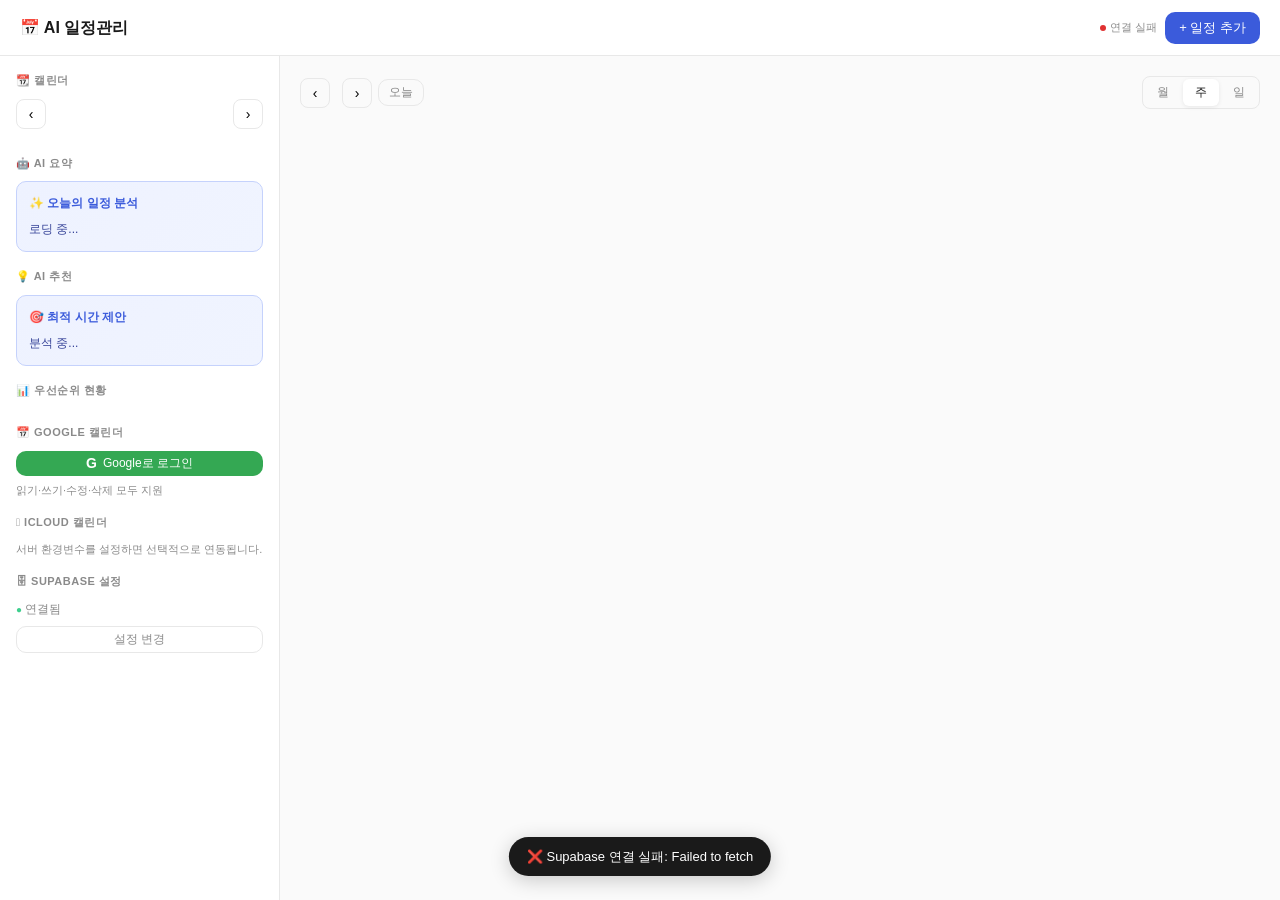
==== commit 17afea22: "Add files via upload" ====
--- a/static/index.html
+++ b/static/index.html
@@ -173,11 +173,16 @@
 
   /* Google Calendar events */
   --gcal: #34a853; --gcal-bg: #e6f4ea;
+  --icloud: #5b6f8f; --icloud-bg: #edf2f8;
   .event-block.gcal  { background: var(--gcal-bg) !important; border-left-color: var(--gcal) !important; color: var(--gcal) !important; }
   .week-event.gcal   { background: var(--gcal-bg) !important; color: var(--gcal) !important; border-left-color: var(--gcal) !important; }
   .month-event.gcal  { background: var(--gcal-bg) !important; color: var(--gcal) !important; }
+  .event-block.icloud { background: var(--icloud-bg) !important; border-left-color: var(--icloud) !important; color: var(--icloud) !important; }
+  .week-event.icloud  { background: var(--icloud-bg) !important; color: var(--icloud) !important; border-left-color: var(--icloud) !important; }
+  .month-event.icloud { background: var(--icloud-bg) !important; color: var(--icloud) !important; }
   .src-badge { font-size: 9px; color: white; border-radius: 3px; padding: 1px 4px; margin-left: 3px; vertical-align: middle; }
   .src-badge.gc { background: var(--gcal); }
+  .src-badge.ic { background: var(--icloud); }
 
   /* Alarm popup */
   .alarm-overlay { position: fixed; inset: 0; background: rgba(0,0,0,0.4); display: flex; align-items: center; justify-content: center; z-index: 500; animation: fadeIn 0.2s ease; }
@@ -258,6 +263,23 @@
         </div>
       </div>
     </div>
+    <!-- iCloud 캘린더 -->
+    <div>
+      <div class="section-title"> iCloud 캘린더</div>
+      <div id="icloudConnected" style="display:none;">
+        <div style="font-size:12px;color:var(--text-muted);margin-bottom:8px;">
+          <span style="color:#5b6f8f;font-size:10px;">●</span>
+          연결됨 · <span id="icloudEventCount">0</span>개 일정
+          <div id="icloudCalendarName" style="font-size:10px;margin-top:3px;"></div>
+        </div>
+        <button class="btn btn-ghost btn-sm" style="width:100%;" onclick="refreshICloud()">🔄 새로고침</button>
+      </div>
+      <div id="icloudDisconnected">
+        <div id="icloudStatusText" style="font-size:11px;color:var(--text-muted);line-height:1.5;">
+          서버 환경변수를 설정하면 선택적으로 연동됩니다.
+        </div>
+      </div>
+    </div>
     <!-- Supabase 연결 설정 -->
     <div>
       <div class="section-title">🗄 Supabase 설정</div>
@@ -352,12 +374,13 @@
         <label class="form-label">메모</label>
         <input type="text" class="form-input" id="eventNote" placeholder="간단한 메모 (선택)">
       </div>
-      <!-- Google 로그인 시에만 표시 -->
+      <!-- 외부 캘린더 연결 시에만 표시 -->
       <div class="form-group" id="saveTargetGroup" style="display:none;">
         <label class="form-label">💾 저장 위치</label>
         <div class="priority-selector">
           <button class="priority-btn low active" id="saveLocal" onclick="setSaveTarget('local')" type="button">🗄 앱에만</button>
           <button class="priority-btn low" id="saveGcal" onclick="setSaveTarget('gcal')" type="button">📅 Google 캘린더</button>
+          <button class="priority-btn low" id="saveIcloud" onclick="setSaveTarget('icloud')" type="button"> iCloud 캘린더</button>
         </div>
         <input type="hidden" id="saveTarget" value="local">
       </div>
@@ -422,14 +445,17 @@
 let events = [];          // Supabase 일정
 let gcalEvents = [];      // Google Calendar 일정
 let gcalAuthenticated = false;
+let icloudEvents = [];    // iCloud Calendar 일정
+let icloudConnected = false;
 
 // Supabase 직접 연결 — 기본값 하드코딩 (initSupabase에서 덮어쓸 수 있음)
 let _sbUrl = 'https://hgnltcwzufcvzxwqgsfy.supabase.co';
 let _sbKey = 'eyJhbGciOiJIUzI1NiIsInR5cCI6IkpXVCJ9.eyJpc3MiOiJzdXBhYmFzZSIsInJlZiI6Imhnbmx0Y3d6dWZjdnp4d3Fnc2Z5Iiwicm9sZSI6ImFub24iLCJpYXQiOjE3Nzk3NjM4MTksImV4cCI6MjA5NTMzOTgxOX0.E-ZvXk2y19vaCxZkJmuH4bJ7diA1C7OYMQgpOIZqkOI';
 
-function allEvents() { return [...events, ...gcalEvents]; }
+function allEvents() { return [...events, ...gcalEvents, ...icloudEvents]; }
 function sourceInfo(e) {
   if (e.source === 'gcal') return { cls: ' gcal', badge: '<span class="src-badge gc">GC</span>' };
+  if (e.source === 'icloud') return { cls: ' icloud', badge: '<span class="src-badge ic">iC</span>' };
   return { cls: '', badge: '' };
 }
 
@@ -602,6 +628,7 @@
     renderAll();
     startAlarmChecker();
     checkGCalAuth();
+    checkICloudStatus();
   } catch(e) {
     setSaveStatus('error', '연결 실패');
     showToast('❌ Supabase 연결 실패: ' + e.message);
@@ -913,9 +940,14 @@
   document.getElementById('nlInput').value='';
   document.getElementById('nlParseResult').style.display='none';
   selectPriority('mid');
-  // 신규 추가 시 Google 로그인 상태면 저장 위치 선택 표시
+  // 신규 추가 시 외부 캘린더가 연결되어 있으면 저장 위치 선택 표시
   const stg = document.getElementById('saveTargetGroup');
-  if (stg) { stg.style.display = gcalAuthenticated ? '' : 'none'; setSaveTarget('local'); }
+  if (stg) {
+    stg.style.display = (gcalAuthenticated || icloudConnected) ? '' : 'none';
+    document.getElementById('saveGcal').style.display = gcalAuthenticated ? '' : 'none';
+    document.getElementById('saveIcloud').style.display = icloudConnected ? '' : 'none';
+    setSaveTarget('local');
+  }
   document.getElementById('addModal').style.display='flex';
 }
 
@@ -964,6 +996,17 @@
       const idx = gcalEvents.findIndex(e => e.id === editingEventId);
       if (idx >= 0) gcalEvents[idx] = updated;
       document.getElementById('gcalEventCount').textContent = gcalEvents.length;
+    } else if (editingEventId && editingEventId.startsWith('icloud_')) {
+      const icloudEv = icloudEvents.find(e => e.id === editingEventId);
+      if (!icloudEv?.icloudId) throw new Error('icloudId missing');
+      const res = await fetch(`/api/icloud/events/${encodeURIComponent(icloudEv.icloudId)}`, {
+        method: 'PUT', headers: {'Content-Type':'application/json'}, body: JSON.stringify(evt)
+      });
+      if (!res.ok) throw new Error(`icloud update ${res.status}`);
+      const updated = await res.json();
+      const idx = icloudEvents.findIndex(e => e.id === editingEventId);
+      if (idx >= 0) icloudEvents[idx] = updated;
+      document.getElementById('icloudEventCount').textContent = icloudEvents.length;
     } else if (editingEventId) {
       await apiUpdate(editingEventId, evt);
     } else if ((document.getElementById('saveTarget')?.value || 'local') === 'gcal' && gcalAuthenticated) {
@@ -974,6 +1017,13 @@
       if (!res.ok) throw new Error(`gcal create ${res.status}`);
       gcalEvents.push(await res.json());
       document.getElementById('gcalEventCount').textContent = gcalEvents.length;
+    } else if ((document.getElementById('saveTarget')?.value || 'local') === 'icloud' && icloudConnected) {
+      const res = await fetch('/api/icloud/events', {
+        method: 'POST', headers: {'Content-Type':'application/json'}, body: JSON.stringify(evt)
+      });
+      if (!res.ok) throw new Error(`icloud create ${res.status}`);
+      icloudEvents.push(await res.json());
+      document.getElementById('icloudEventCount').textContent = icloudEvents.length;
     } else {
       await apiCreate(evt);
     }
@@ -1034,6 +1084,13 @@
       if (!res.ok) throw new Error(`gcal delete ${res.status}`);
       gcalEvents = gcalEvents.filter(e => e.id !== currentEventId);
       document.getElementById('gcalEventCount').textContent = gcalEvents.length;
+    } else if (currentEventId.startsWith('icloud_')) {
+      const icloudEv = icloudEvents.find(e => e.id === currentEventId);
+      if (!icloudEv?.icloudId) throw new Error('icloudId missing');
+      const res = await fetch(`/api/icloud/events/${encodeURIComponent(icloudEv.icloudId)}`, { method: 'DELETE' });
+      if (!res.ok) throw new Error(`icloud delete ${res.status}`);
+      icloudEvents = icloudEvents.filter(e => e.id !== currentEventId);
+      document.getElementById('icloudEventCount').textContent = icloudEvents.length;
     } else {
       await apiDelete(currentEventId);
     }
@@ -1149,10 +1206,56 @@
   showToast('✅ Google 캘린더를 새로고침했습니다');
 }
 
+// ==================== ICLOUD CALENDAR ====================
+async function checkICloudStatus() {
+  try {
+    const r = await fetch('/api/icloud/status');
+    const data = await r.json();
+    icloudConnected = Boolean(data.connected);
+    updateICloudUI(data);
+    if (icloudConnected) await loadICloudEvents();
+  } catch(e) {
+    icloudConnected = false;
+    updateICloudUI({ configured: false, connected: false });
+  }
+}
+
+async function loadICloudEvents() {
+  if (!icloudConnected) return;
+  try {
+    const r = await fetch('/api/icloud/events');
+    if (!r.ok) throw new Error('icloud fetch failed');
+    icloudEvents = await r.json();
+    document.getElementById('icloudEventCount').textContent = icloudEvents.length;
+    renderAll();
+  } catch(e) {
+    showToast('⚠️ iCloud 캘린더를 불러오지 못했습니다');
+  }
+}
+
+function updateICloudUI(status) {
+  document.getElementById('icloudConnected').style.display = icloudConnected ? '' : 'none';
+  document.getElementById('icloudDisconnected').style.display = icloudConnected ? 'none' : '';
+  if (icloudConnected) {
+    document.getElementById('icloudEventCount').textContent = icloudEvents.length;
+    document.getElementById('icloudCalendarName').textContent = status.calendar || '';
+  } else {
+    document.getElementById('icloudStatusText').textContent = status.configured
+      ? `연결 실패: ${status.error || '계정 설정을 확인하세요'}`
+      : '서버 환경변수를 설정하면 선택적으로 연동됩니다.';
+  }
+}
+
+async function refreshICloud() {
+  await loadICloudEvents();
+  showToast('✅ iCloud 캘린더를 새로고침했습니다');
+}
+
 function setSaveTarget(target) {
   document.getElementById('saveTarget').value = target;
   document.getElementById('saveLocal').className = `priority-btn low${target === 'local' ? ' active' : ''}`;
   document.getElementById('saveGcal').className  = `priority-btn low${target === 'gcal'  ? ' active' : ''}`;
+  document.getElementById('saveIcloud').className = `priority-btn low${target === 'icloud' ? ' active' : ''}`;
 }
 
 // ==================== INIT ====================
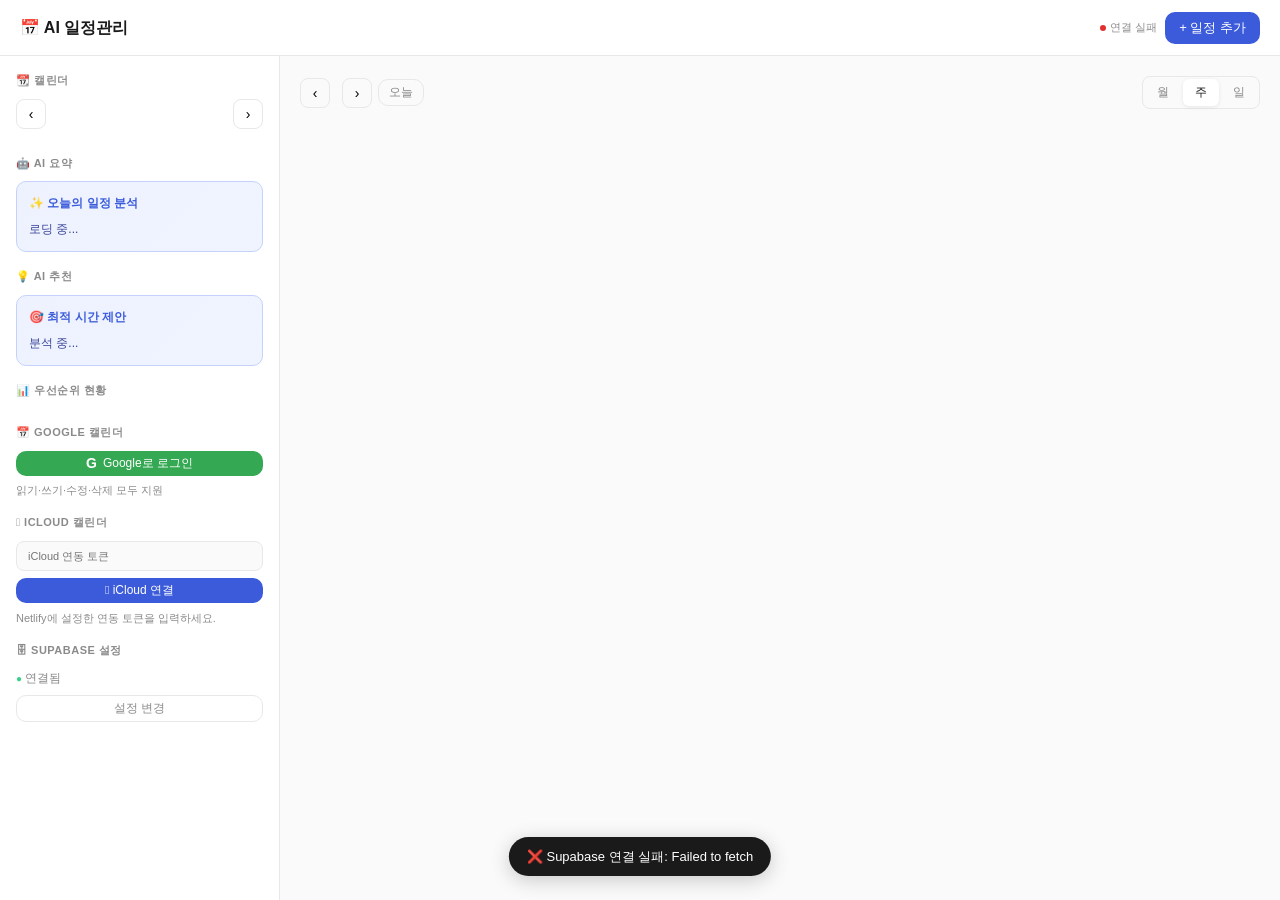
==== commit 8dbd4194: "add protected iCloud calendar integration" ====
--- a/static/index.html
+++ b/static/index.html
@@ -275,8 +275,14 @@
         <button class="btn btn-ghost btn-sm" style="width:100%;" onclick="refreshICloud()">🔄 새로고침</button>
       </div>
       <div id="icloudDisconnected">
+        <input type="password" class="form-input" id="icloudTokenInput"
+               placeholder="iCloud 연동 토큰"
+               autocomplete="off"
+               style="font-size:11px;margin-bottom:7px;">
+        <button class="btn btn-primary btn-sm" style="width:100%;font-size:12px;margin-bottom:7px;"
+                onclick="saveICloudToken()"> iCloud 연결</button>
         <div id="icloudStatusText" style="font-size:11px;color:var(--text-muted);line-height:1.5;">
-          서버 환경변수를 설정하면 선택적으로 연동됩니다.
+          Netlify에 설정한 연동 토큰을 입력하세요.
         </div>
       </div>
     </div>
@@ -439,7 +445,7 @@
 <script>
 // ==================== CONFIG ====================
 // Auto-detect API base: empty string = same origin (production), or set explicitly
-const API_BASE = '';
+const API_BASE = window.__API_BASE__ || '';
 
 // ==================== STATE ====================
 let events = [];          // Supabase 일정
@@ -447,6 +453,19 @@
 let gcalAuthenticated = false;
 let icloudEvents = [];    // iCloud Calendar 일정
 let icloudConnected = false;
+
+function icloudToken() {
+  return localStorage.getItem('icloudProxyToken') || '';
+}
+
+function icloudFetch(path, options = {}) {
+  const headers = {
+    'Content-Type': 'application/json',
+    'X-iCloud-Token': icloudToken(),
+    ...(options.headers || {}),
+  };
+  return fetch(API_BASE + path, { ...options, headers });
+}
 
 // Supabase 직접 연결 — 기본값 하드코딩 (initSupabase에서 덮어쓸 수 있음)
 let _sbUrl = 'https://hgnltcwzufcvzxwqgsfy.supabase.co';
@@ -999,7 +1018,7 @@
     } else if (editingEventId && editingEventId.startsWith('icloud_')) {
       const icloudEv = icloudEvents.find(e => e.id === editingEventId);
       if (!icloudEv?.icloudId) throw new Error('icloudId missing');
-      const res = await fetch(`/api/icloud/events/${encodeURIComponent(icloudEv.icloudId)}`, {
+      const res = await icloudFetch(`/api/icloud/events/${encodeURIComponent(icloudEv.icloudId)}`, {
         method: 'PUT', headers: {'Content-Type':'application/json'}, body: JSON.stringify(evt)
       });
       if (!res.ok) throw new Error(`icloud update ${res.status}`);
@@ -1018,7 +1037,7 @@
       gcalEvents.push(await res.json());
       document.getElementById('gcalEventCount').textContent = gcalEvents.length;
     } else if ((document.getElementById('saveTarget')?.value || 'local') === 'icloud' && icloudConnected) {
-      const res = await fetch('/api/icloud/events', {
+      const res = await icloudFetch('/api/icloud/events', {
         method: 'POST', headers: {'Content-Type':'application/json'}, body: JSON.stringify(evt)
       });
       if (!res.ok) throw new Error(`icloud create ${res.status}`);
@@ -1087,7 +1106,7 @@
     } else if (currentEventId.startsWith('icloud_')) {
       const icloudEv = icloudEvents.find(e => e.id === currentEventId);
       if (!icloudEv?.icloudId) throw new Error('icloudId missing');
-      const res = await fetch(`/api/icloud/events/${encodeURIComponent(icloudEv.icloudId)}`, { method: 'DELETE' });
+      const res = await icloudFetch(`/api/icloud/events/${encodeURIComponent(icloudEv.icloudId)}`, { method: 'DELETE' });
       if (!res.ok) throw new Error(`icloud delete ${res.status}`);
       icloudEvents = icloudEvents.filter(e => e.id !== currentEventId);
       document.getElementById('icloudEventCount').textContent = icloudEvents.length;
@@ -1208,24 +1227,35 @@
 
 // ==================== ICLOUD CALENDAR ====================
 async function checkICloudStatus() {
+  if (!icloudToken()) {
+    icloudConnected = false;
+    updateICloudUI({
+      configured: false,
+      connected: false,
+      error: 'Netlify에 설정한 연동 토큰을 입력하세요.',
+    });
+    return;
+  }
   try {
-    const r = await fetch('/api/icloud/status');
+    const r = await icloudFetch('/api/icloud/status');
     const data = await r.json();
+    if (!r.ok) throw new Error(data.error || `HTTP ${r.status}`);
     icloudConnected = Boolean(data.connected);
     updateICloudUI(data);
     if (icloudConnected) await loadICloudEvents();
   } catch(e) {
     icloudConnected = false;
-    updateICloudUI({ configured: false, connected: false });
+    updateICloudUI({ configured: true, connected: false, error: e.message });
   }
 }
 
 async function loadICloudEvents() {
   if (!icloudConnected) return;
   try {
-    const r = await fetch('/api/icloud/events');
-    if (!r.ok) throw new Error('icloud fetch failed');
-    icloudEvents = await r.json();
+    const r = await icloudFetch('/api/icloud/events');
+    const data = await r.json();
+    if (!r.ok) throw new Error(data.error || 'icloud fetch failed');
+    icloudEvents = data;
     document.getElementById('icloudEventCount').textContent = icloudEvents.length;
     renderAll();
   } catch(e) {
@@ -1240,10 +1270,26 @@
     document.getElementById('icloudEventCount').textContent = icloudEvents.length;
     document.getElementById('icloudCalendarName').textContent = status.calendar || '';
   } else {
-    document.getElementById('icloudStatusText').textContent = status.configured
-      ? `연결 실패: ${status.error || '계정 설정을 확인하세요'}`
-      : '서버 환경변수를 설정하면 선택적으로 연동됩니다.';
-  }
+    const tokenInput = document.getElementById('icloudTokenInput');
+    if (tokenInput && icloudToken()) tokenInput.value = icloudToken();
+    document.getElementById('icloudStatusText').textContent =
+      status.error || (status.configured
+        ? 'iCloud 계정 설정을 확인하세요.'
+        : 'Netlify에 설정한 연동 토큰을 입력하세요.');
+  }
+}
+
+async function saveICloudToken() {
+  const input = document.getElementById('icloudTokenInput');
+  const token = (input?.value || '').trim();
+  if (!token) {
+    showToast('⚠️ iCloud 연동 토큰을 입력하세요');
+    return;
+  }
+  localStorage.setItem('icloudProxyToken', token);
+  showToast('iCloud 연결을 확인하는 중입니다…');
+  await checkICloudStatus();
+  if (icloudConnected) showToast('✅ iCloud 캘린더가 연결되었습니다');
 }
 
 async function refreshICloud() {
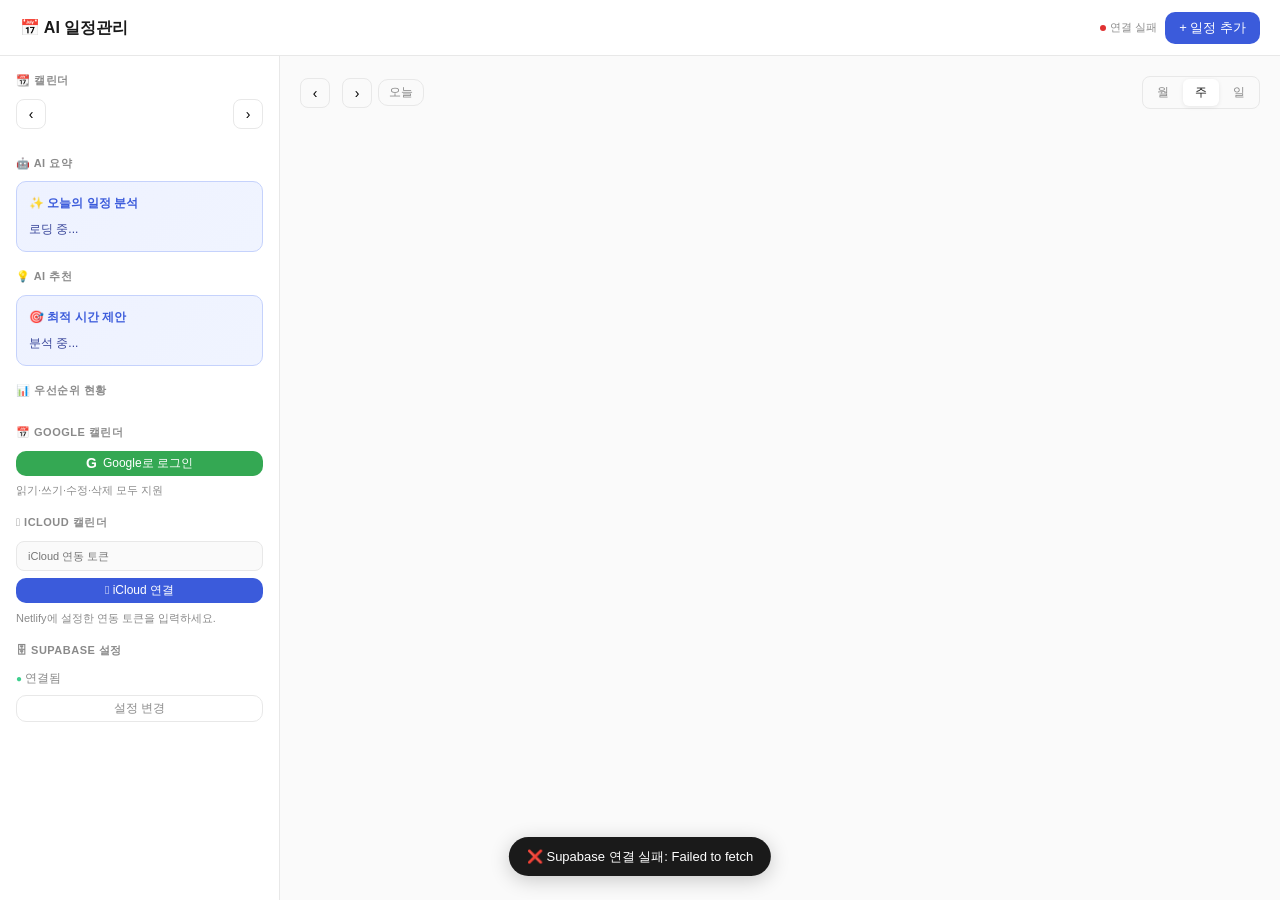
==== commit 05aefe7a: "fix iCloud JSON response routing" ====
--- a/static/index.html
+++ b/static/index.html
@@ -446,6 +446,7 @@
 // ==================== CONFIG ====================
 // Auto-detect API base: empty string = same origin (production), or set explicitly
 const API_BASE = window.__API_BASE__ || '';
+const ICLOUD_API_BASE = window.__ICLOUD_API_BASE__ || API_BASE;
 
 // ==================== STATE ====================
 let events = [];          // Supabase 일정
@@ -464,7 +465,15 @@
     'X-iCloud-Token': icloudToken(),
     ...(options.headers || {}),
   };
-  return fetch(API_BASE + path, { ...options, headers });
+  return fetch(ICLOUD_API_BASE + path, { ...options, headers });
+}
+
+async function readICloudJson(response) {
+  const contentType = response.headers.get('content-type') || '';
+  if (!contentType.includes('application/json')) {
+    throw new Error(`iCloud API 응답 오류 (${response.status})`);
+  }
+  return response.json();
 }
 
 // Supabase 직접 연결 — 기본값 하드코딩 (initSupabase에서 덮어쓸 수 있음)
@@ -536,7 +545,7 @@
     endTime:  e.end_time,
     location: e.location,
     note:     e.note,
-    priority: e.priority || 'mid',
+    priority: ['high', 'mid', 'low'].includes(e.priority) ? e.priority : 'mid',
   };
 }
 
@@ -719,6 +728,25 @@
 function fmtTime(h, m) { return `${String(h).padStart(2,'0')}:${String(m).padStart(2,'0')}`; }
 function parseTime(str) { if (!str) return null; const [h,m] = str.split(':').map(Number); return h*60+m; }
 function today() { return fmtDate(new Date()); }
+function escapeHtml(value) {
+  return String(value ?? '')
+    .replace(/&/g, '&amp;')
+    .replace(/</g, '&lt;')
+    .replace(/>/g, '&gt;')
+    .replace(/"/g, '&quot;')
+    .replace(/'/g, '&#39;');
+}
+function escapeInlineJs(value) {
+  return String(value ?? '')
+    .replace(/\\/g, '\\\\')
+    .replace(/'/g, '\\x27')
+    .replace(/"/g, '\\x22')
+    .replace(/&/g, '\\x26')
+    .replace(/</g, '\\x3c')
+    .replace(/>/g, '\\x3e')
+    .replace(/\r/g, '\\r')
+    .replace(/\n/g, '\\n');
+}
 function showToast(msg, duration=2500) {
   const t = document.createElement('div');
   t.className = 'toast';
@@ -795,7 +823,7 @@
     selectPriority(p);
     const pLabel = {high:'높음',mid:'중간',low:'낮음'};
     resDiv.style.display='block';
-    resDiv.innerHTML=`✅ <strong>${result.title}</strong> · ${result.date||''} ${result.time||''} · ${pLabel[p]}`;
+    resDiv.innerHTML=`✅ <strong>${escapeHtml(result.title)}</strong> · ${escapeHtml(result.date||'')} ${escapeHtml(result.time||'')} · ${pLabel[p]}`;
   } else {
     resDiv.style.display='block'; resDiv.textContent='❌ 파싱 실패. 직접 입력해주세요.';
   }
@@ -808,7 +836,7 @@
   if (!evts.length) return `${label}은 일정이 없어요. ➕ 새 일정을 추가해 보세요!`;
   const hi=evts.filter(e=>e.priority==='high'), mi=evts.filter(e=>e.priority==='mid'), lo=evts.filter(e=>e.priority==='low');
   let s=`${label} 총 <strong>${evts.length}개</strong> 일정<br>`;
-  if(hi.length) s+=`🔴 긴급 ${hi.length}개: ${hi.map(e=>e.title).join(', ')}<br>`;
+  if(hi.length) s+=`🔴 긴급 ${hi.length}개: ${hi.map(e=>escapeHtml(e.title)).join(', ')}<br>`;
   if(mi.length) s+=`🟡 중간 ${mi.length}개<br>`;
   if(lo.length) s+=`🟢 여유 ${lo.length}개`;
   const wt=evts.filter(e=>e.time);
@@ -903,7 +931,7 @@
     const s=parseTime(e.time),en=e.endTime?parseTime(e.endTime):s+60;
     const top=(s/60)*60, height=Math.max(((en-s)/60)*60,22);
     const si=sourceInfo(e);
-    html+=`<div class="event-block priority-${e.priority}${si.cls}" style="top:${top}px;height:${height}px;" onclick="showDetail('${e.id}');event.stopPropagation();">${e.time} ${e.title}${si.badge}</div>`;
+    html+=`<div class="event-block priority-${e.priority}${si.cls}" style="top:${top}px;height:${height}px;" onclick="showDetail('${escapeInlineJs(e.id)}');event.stopPropagation();">${escapeHtml(e.time)} ${escapeHtml(e.title)}${si.badge}</div>`;
   });
   html+='</div></div></div>';
   container.innerHTML=html;
@@ -920,7 +948,7 @@
       const d=new Date(ws);d.setDate(d.getDate()+i);const ds=fmtDate(d),ts2=fmtTime(h,0);
       const slotEvts=allEvents().filter(e=>e.date===ds&&e.time&&parseTime(e.time)>=h*60&&parseTime(e.time)<(h+1)*60);
       html+=`<div class="week-day-cell" onclick="openAddModalWithDate('${ds}','${ts2}')">`;
-      slotEvts.forEach(e=>{const si=sourceInfo(e);html+=`<div class="week-event priority-${e.priority}${si.cls}" onclick="showDetail('${e.id}');event.stopPropagation();" title="${e.title}">${e.title}${si.badge}</div>`;});
+      slotEvts.forEach(e=>{const si=sourceInfo(e);html+=`<div class="week-event priority-${e.priority}${si.cls}" onclick="showDetail('${escapeInlineJs(e.id)}');event.stopPropagation();" title="${escapeHtml(e.title)}">${escapeHtml(e.title)}${si.badge}</div>`;});
       html+='</div>';
     }
   }
@@ -937,7 +965,7 @@
     const ds=fmtDate(new Date(y,m,d)),isT=ds===ts;
     const evts=allEvents().filter(e=>e.date===ds).sort((a,b)=>({high:0,mid:1,low:2}[a.priority]-{high:0,mid:1,low:2}[b.priority]));
     html+=`<div class="month-day${isT?' is-today':''}" onclick="openAddModalWithDate('${ds}')"><div class="day-num">${d}</div>`;
-    evts.slice(0,3).forEach(e=>{const si=sourceInfo(e);html+=`<div class="month-event priority-${e.priority}${si.cls}" onclick="showDetail('${e.id}');event.stopPropagation();" title="${e.title}">${e.time?e.time+' ':''}${e.title}${si.badge}</div>`;});
+    evts.slice(0,3).forEach(e=>{const si=sourceInfo(e);html+=`<div class="month-event priority-${e.priority}${si.cls}" onclick="showDetail('${escapeInlineJs(e.id)}');event.stopPropagation();" title="${escapeHtml(e.title)}">${e.time?escapeHtml(e.time)+' ':''}${escapeHtml(e.title)}${si.badge}</div>`;});
     if(evts.length>3) html+=`<div class="more-events">+${evts.length-3}개</div>`;
     html+='</div>';
   }
@@ -1065,9 +1093,9 @@
   document.getElementById('detailTitle').textContent=e.title;
   const d=new Date(e.date+'T00:00:00');
   let body=`<div class="detail-row"><span class="detail-icon">📅</span><div><div class="detail-label">날짜</div>${d.getFullYear()}년 ${d.getMonth()+1}월 ${d.getDate()}일 (${DAYS_KO[d.getDay()]})</div></div>`;
-  if(e.time) body+=`<div class="detail-row"><span class="detail-icon">🕐</span><div><div class="detail-label">시간</div>${e.time}${e.endTime?' – '+e.endTime:''}</div></div>`;
-  if(e.location) body+=`<div class="detail-row"><span class="detail-icon">📍</span><div><div class="detail-label">장소</div>${e.location}</div></div>`;
-  if(e.note) body+=`<div class="detail-row"><span class="detail-icon">📝</span><div><div class="detail-label">메모</div>${e.note}</div></div>`;
+  if(e.time) body+=`<div class="detail-row"><span class="detail-icon">🕐</span><div><div class="detail-label">시간</div>${escapeHtml(e.time)}${e.endTime?' – '+escapeHtml(e.endTime):''}</div></div>`;
+  if(e.location) body+=`<div class="detail-row"><span class="detail-icon">📍</span><div><div class="detail-label">장소</div>${escapeHtml(e.location)}</div></div>`;
+  if(e.note) body+=`<div class="detail-row"><span class="detail-icon">📝</span><div><div class="detail-label">메모</div>${escapeHtml(e.note)}</div></div>`;
   const insight=getEventInsight(e);
   body+=`<div style="background:var(--accent-light);border:1px solid #c5d2fc;border-radius:8px;padding:10px 12px;margin-top:4px;font-size:12px;color:#374499;"><strong>🤖 AI 인사이트:</strong> ${insight}</div>`;
   document.getElementById('detailBody').innerHTML=body;
@@ -1238,7 +1266,7 @@
   }
   try {
     const r = await icloudFetch('/api/icloud/status');
-    const data = await r.json();
+    const data = await readICloudJson(r);
     if (!r.ok) throw new Error(data.error || `HTTP ${r.status}`);
     icloudConnected = Boolean(data.connected);
     updateICloudUI(data);
@@ -1253,7 +1281,7 @@
   if (!icloudConnected) return;
   try {
     const r = await icloudFetch('/api/icloud/events');
-    const data = await r.json();
+    const data = await readICloudJson(r);
     if (!r.ok) throw new Error(data.error || 'icloud fetch failed');
     icloudEvents = data;
     document.getElementById('icloudEventCount').textContent = icloudEvents.length;
@@ -1431,9 +1459,9 @@
 
   const d = new Date(e.date + 'T00:00:00');
   const DAYS = ['일','월','화','수','목','금','토'];
-  let meta = `<span>🕐 ${e.time}${e.endTime ? ' – ' + e.endTime : ''}</span>`;
+  let meta = `<span>🕐 ${escapeHtml(e.time)}${e.endTime ? ' – ' + escapeHtml(e.endTime) : ''}</span>`;
   meta += `<span>📅 ${d.getMonth()+1}월 ${d.getDate()}일 (${DAYS[d.getDay()]})</span>`;
-  if (e.location) meta += `<span>📍 ${e.location}</span>`;
+  if (e.location) meta += `<span>📍 ${escapeHtml(e.location)}</span>`;
   document.getElementById('alarmMeta').innerHTML = meta;
 
   // Priority color
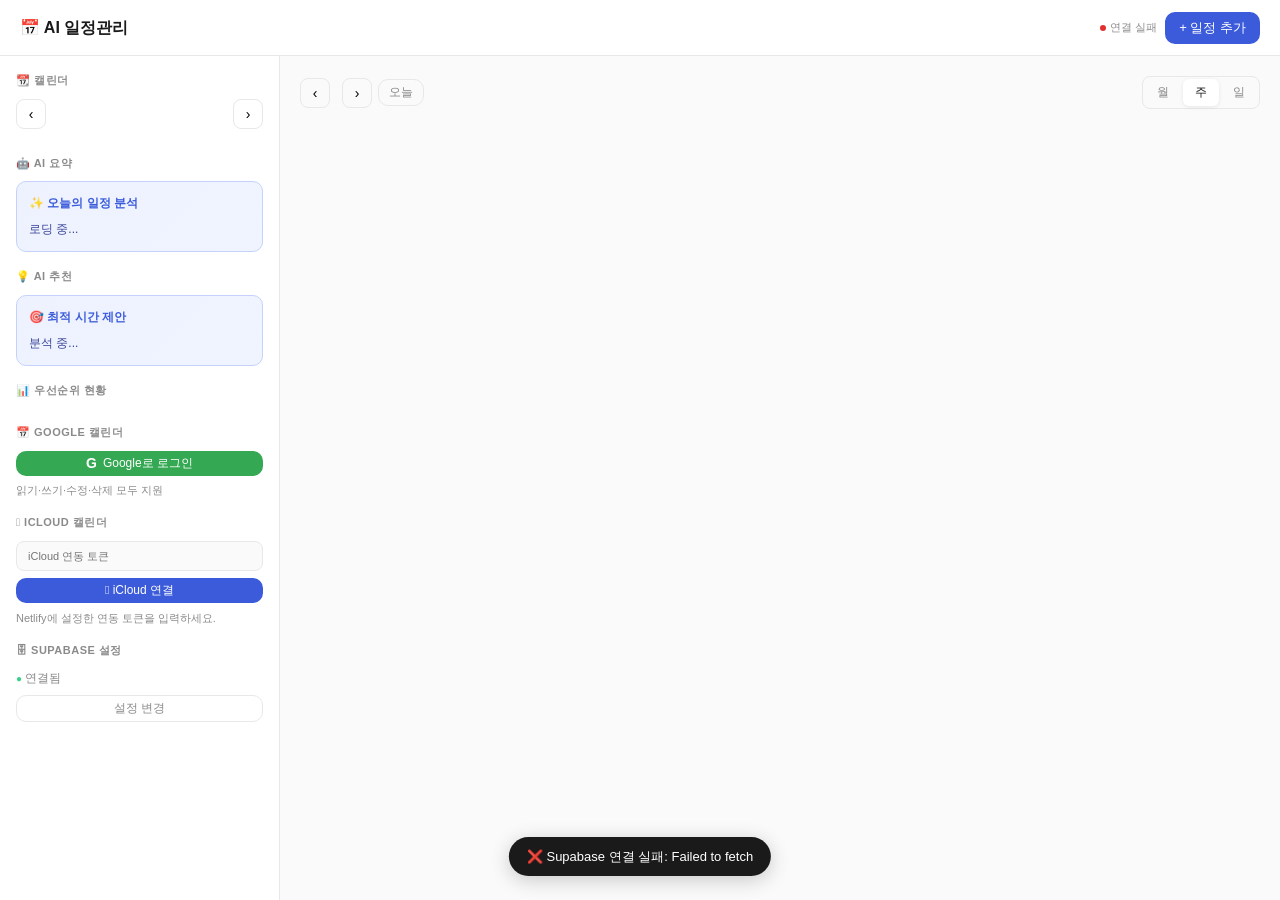
==== commit 3950bd75: "route iCloud directly to Netlify function" ====
--- a/static/index.html
+++ b/static/index.html
@@ -465,7 +465,10 @@
     'X-iCloud-Token': icloudToken(),
     ...(options.headers || {}),
   };
-  return fetch(ICLOUD_API_BASE + path, { ...options, headers });
+  const target = ICLOUD_API_BASE
+    ? ICLOUD_API_BASE + path.replace(/^\/api\/icloud/, '')
+    : API_BASE + path;
+  return fetch(target, { ...options, headers });
 }
 
 async function readICloudJson(response) {
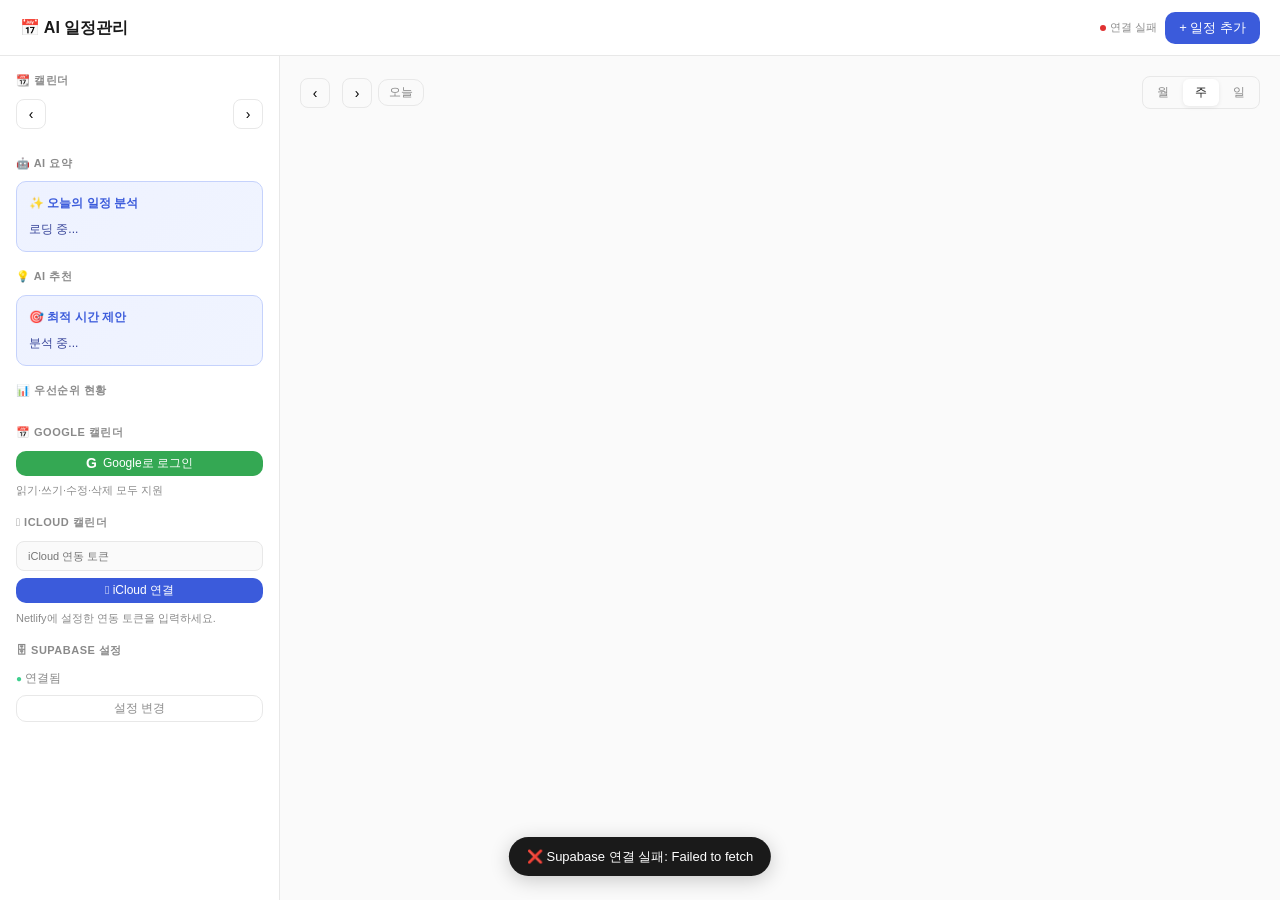
==== commit b01a62cc: "fix iCloud event editing and deletion" ====
--- a/static/index.html
+++ b/static/index.html
@@ -477,6 +477,17 @@
     throw new Error(`iCloud API 응답 오류 (${response.status})`);
   }
   return response.json();
+}
+
+async function throwICloudRequestError(response, fallbackMessage) {
+  let message = '';
+  try {
+    const data = await readICloudJson(response);
+    message = data?.error || '';
+  } catch {
+    // JSON이 아닌 프록시 오류도 상태 코드와 함께 표시한다.
+  }
+  throw new Error(message || `${fallbackMessage} (${response.status})`);
 }
 
 // Supabase 직접 연결 — 기본값 하드코딩 (initSupabase에서 덮어쓸 수 있음)
@@ -1050,10 +1061,16 @@
       const icloudEv = icloudEvents.find(e => e.id === editingEventId);
       if (!icloudEv?.icloudId) throw new Error('icloudId missing');
       const res = await icloudFetch(`/api/icloud/events/${encodeURIComponent(icloudEv.icloudId)}`, {
-        method: 'PUT', headers: {'Content-Type':'application/json'}, body: JSON.stringify(evt)
+        method: 'PUT',
+        headers: {'Content-Type':'application/json'},
+        body: JSON.stringify({
+          ...evt,
+          icloudResource: icloudEv.icloudResource,
+          icloudEtag: icloudEv.icloudEtag,
+        })
       });
-      if (!res.ok) throw new Error(`icloud update ${res.status}`);
-      const updated = await res.json();
+      if (!res.ok) await throwICloudRequestError(res, 'iCloud 일정 수정 실패');
+      const updated = await readICloudJson(res);
       const idx = icloudEvents.findIndex(e => e.id === editingEventId);
       if (idx >= 0) icloudEvents[idx] = updated;
       document.getElementById('icloudEventCount').textContent = icloudEvents.length;
@@ -1080,7 +1097,7 @@
     closeModal('addModal');
     renderAll();
     showToast(editingEventId?'✅ 일정이 수정되었습니다':'✅ 일정이 추가되었습니다');
-  } catch(e){ showToast('❌ 저장에 실패했습니다'); }
+  } catch(e){ showToast(`❌ 저장에 실패했습니다: ${e.message}`); }
   finally { saveBtn.disabled=false; saveBtn.textContent='저장'; }
 }
 
@@ -1137,8 +1154,14 @@
     } else if (currentEventId.startsWith('icloud_')) {
       const icloudEv = icloudEvents.find(e => e.id === currentEventId);
       if (!icloudEv?.icloudId) throw new Error('icloudId missing');
-      const res = await icloudFetch(`/api/icloud/events/${encodeURIComponent(icloudEv.icloudId)}`, { method: 'DELETE' });
-      if (!res.ok) throw new Error(`icloud delete ${res.status}`);
+      const res = await icloudFetch(`/api/icloud/events/${encodeURIComponent(icloudEv.icloudId)}`, {
+        method: 'DELETE',
+        body: JSON.stringify({
+          icloudResource: icloudEv.icloudResource,
+          icloudEtag: icloudEv.icloudEtag,
+        }),
+      });
+      if (!res.ok) await throwICloudRequestError(res, 'iCloud 일정 삭제 실패');
       icloudEvents = icloudEvents.filter(e => e.id !== currentEventId);
       document.getElementById('icloudEventCount').textContent = icloudEvents.length;
     } else {
@@ -1147,7 +1170,7 @@
     closeModal('detailModal');
     renderAll();
     showToast('🗑 일정이 삭제되었습니다');
-  } catch(e){ showToast('❌ 삭제에 실패했습니다'); btn.disabled=false; btn.textContent='🗑 삭제'; }
+  } catch(e){ showToast(`❌ 삭제에 실패했습니다: ${e.message}`); btn.disabled=false; btn.textContent='🗑 삭제'; }
 }
 
 async function editCurrentEvent(){
